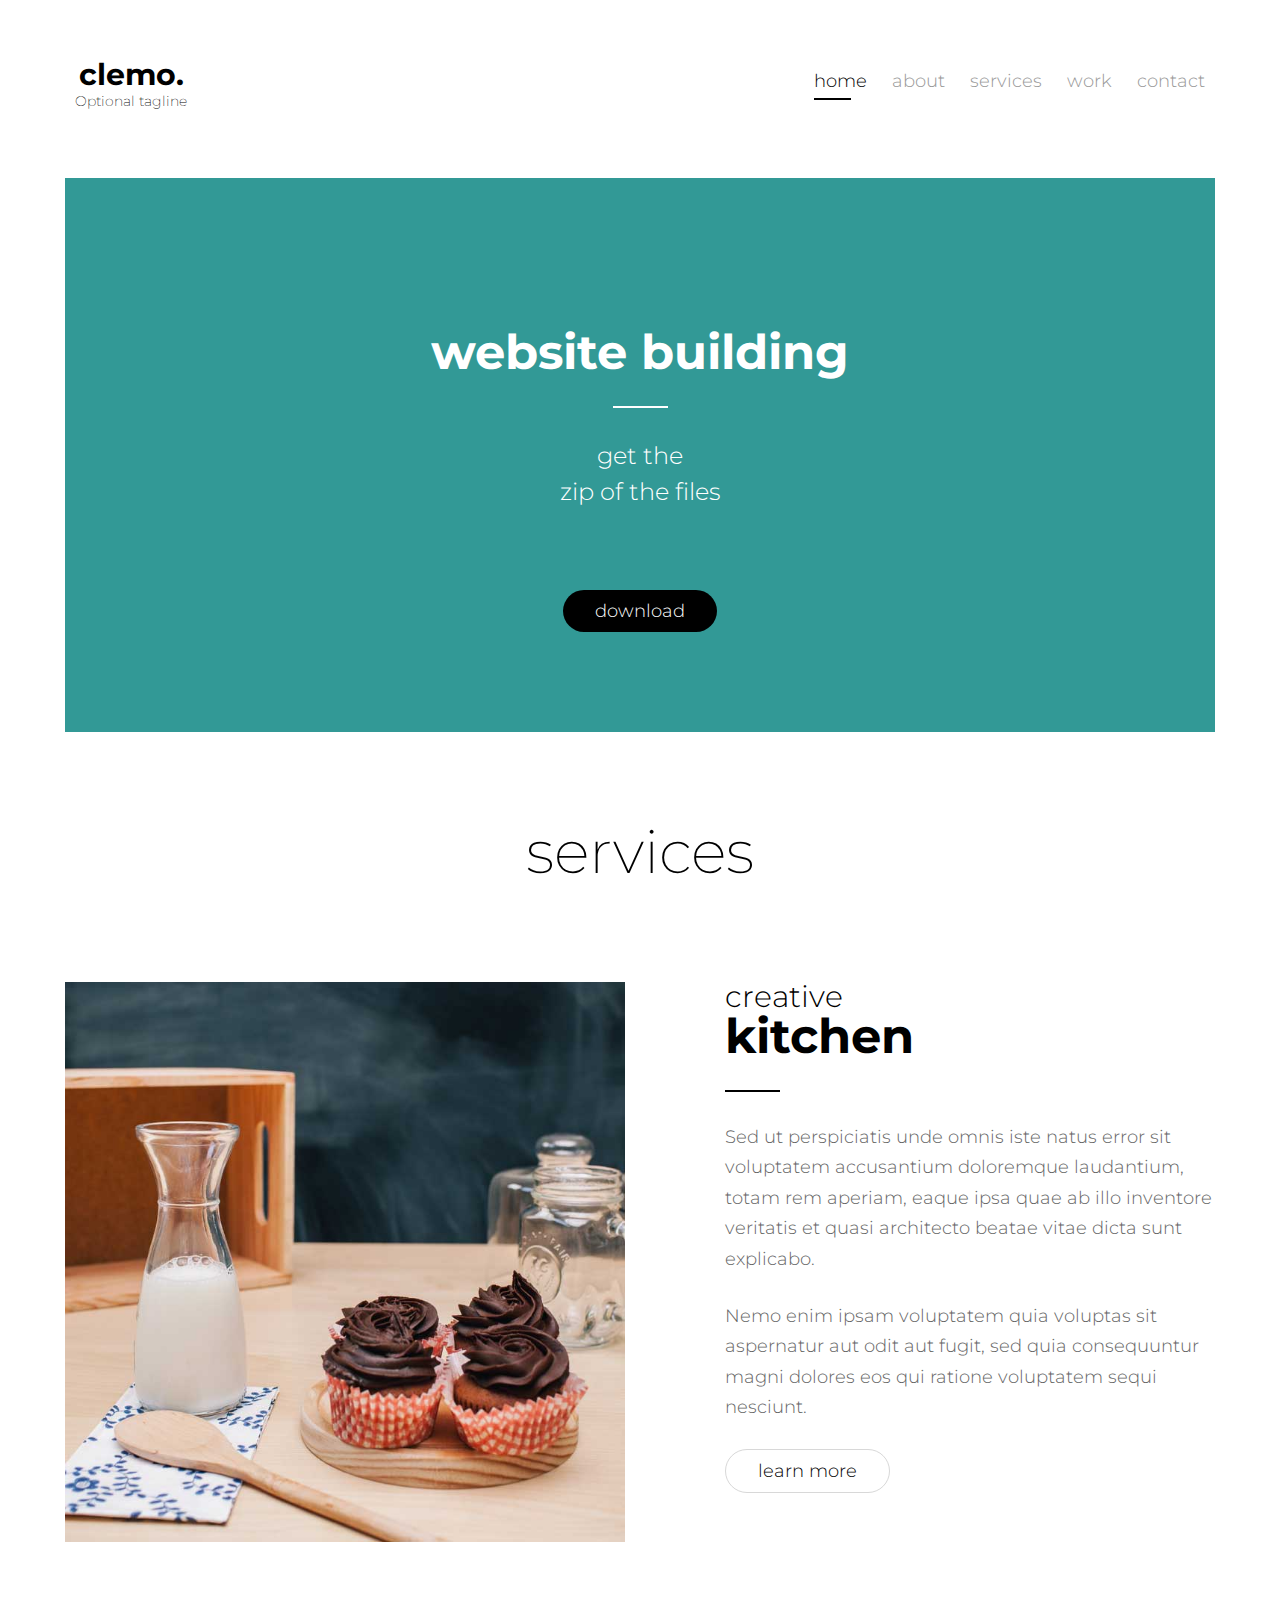
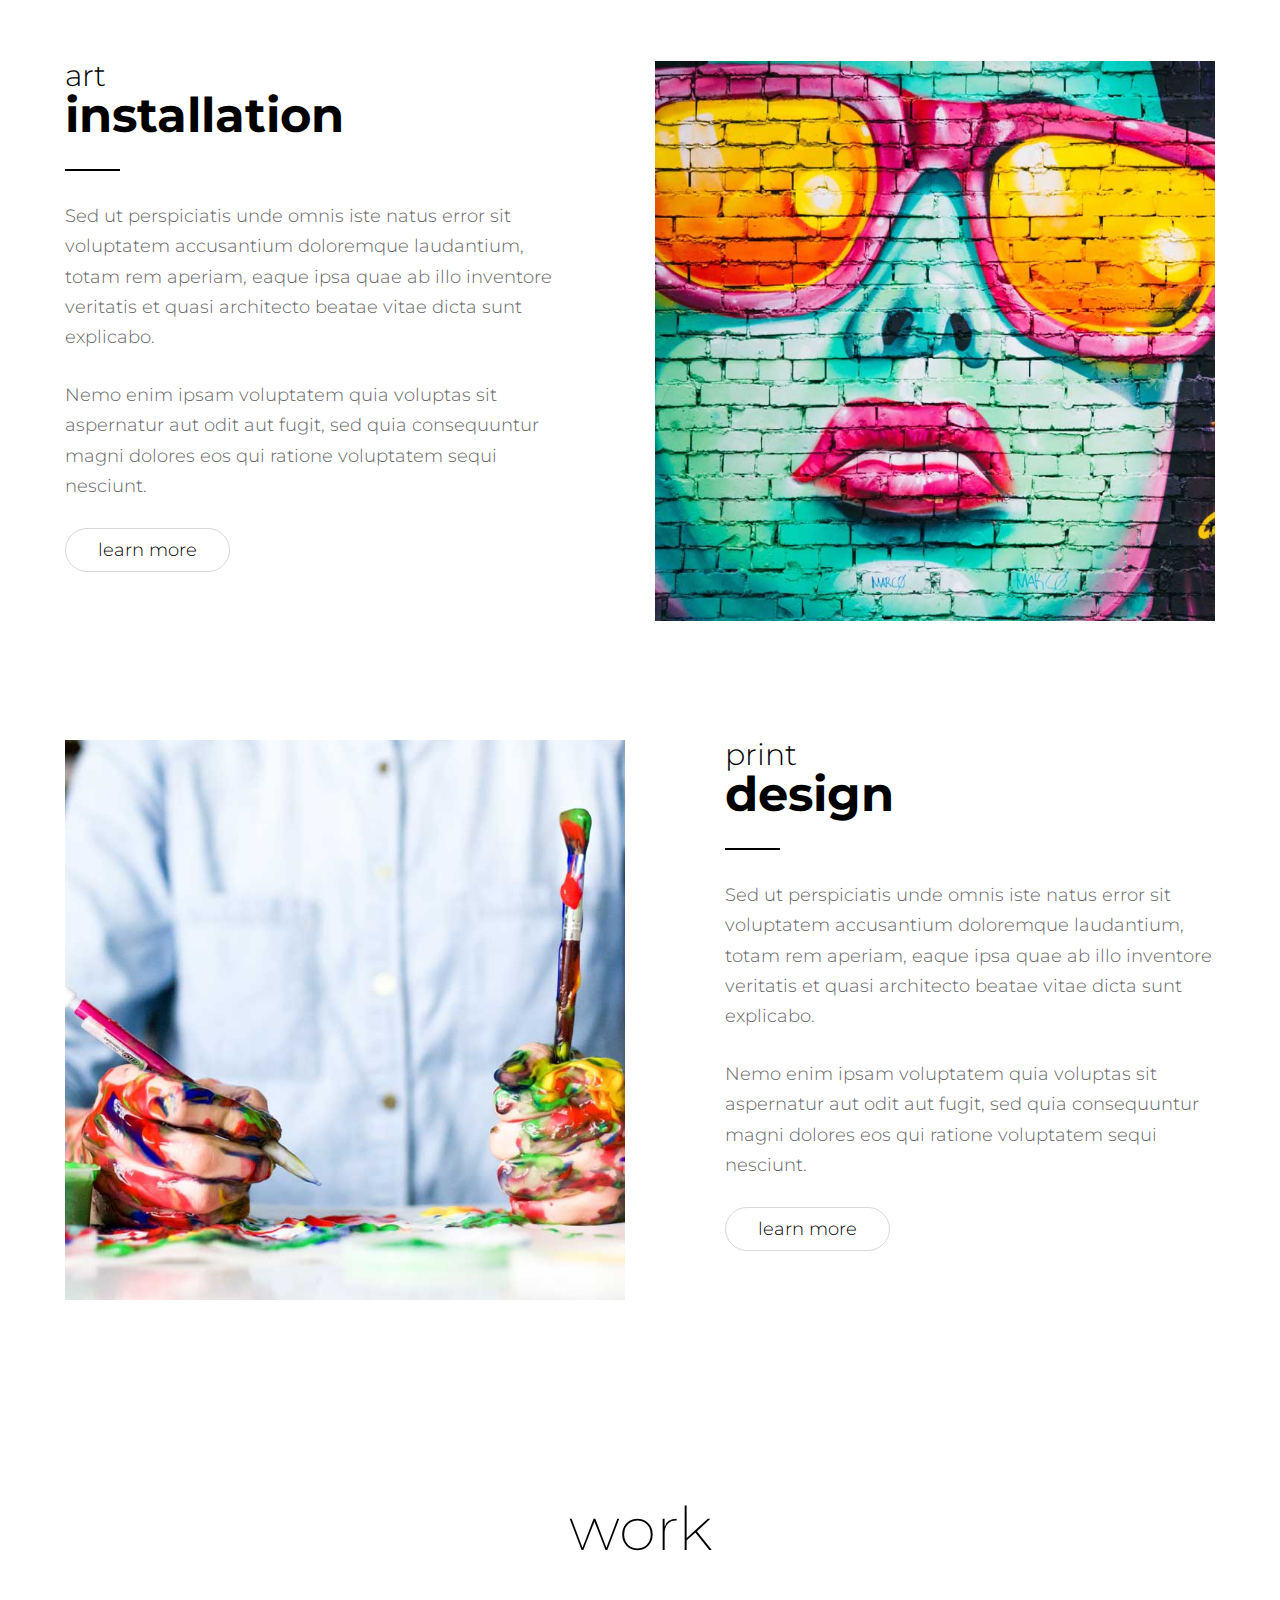
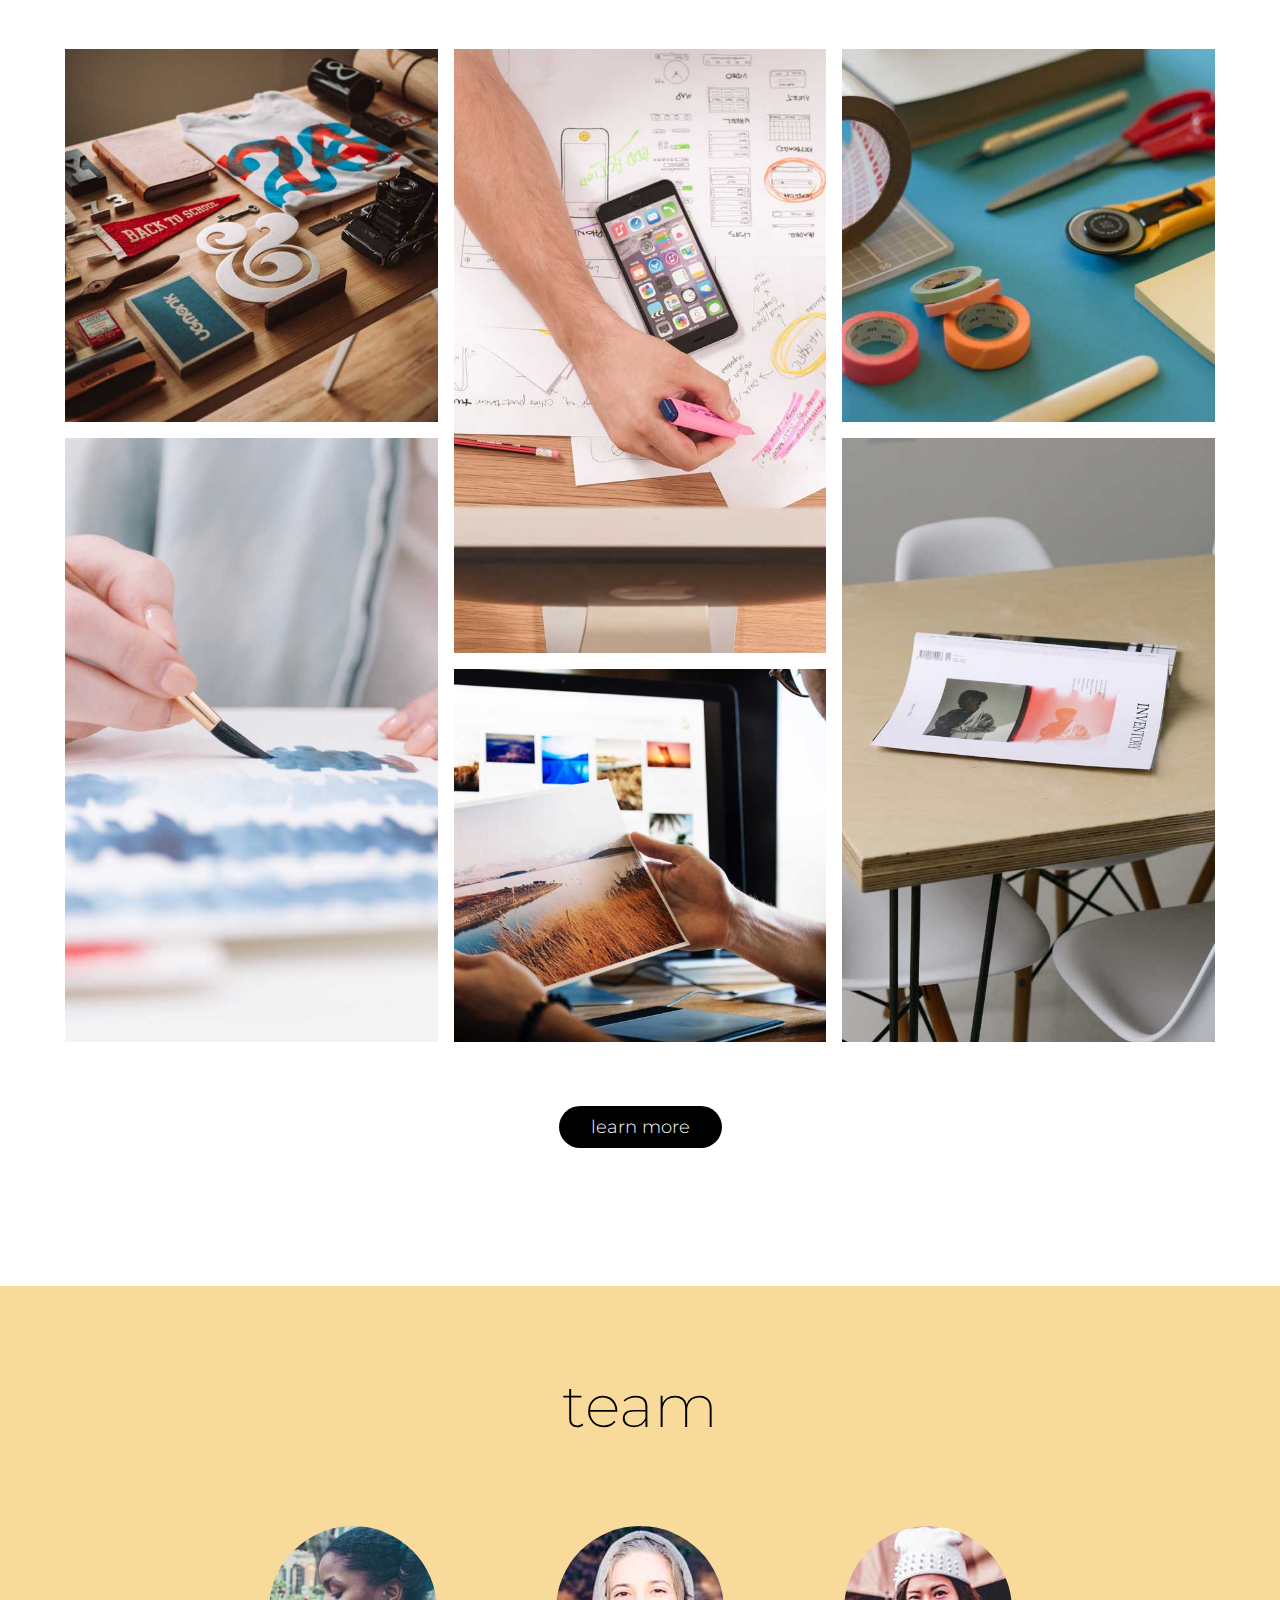
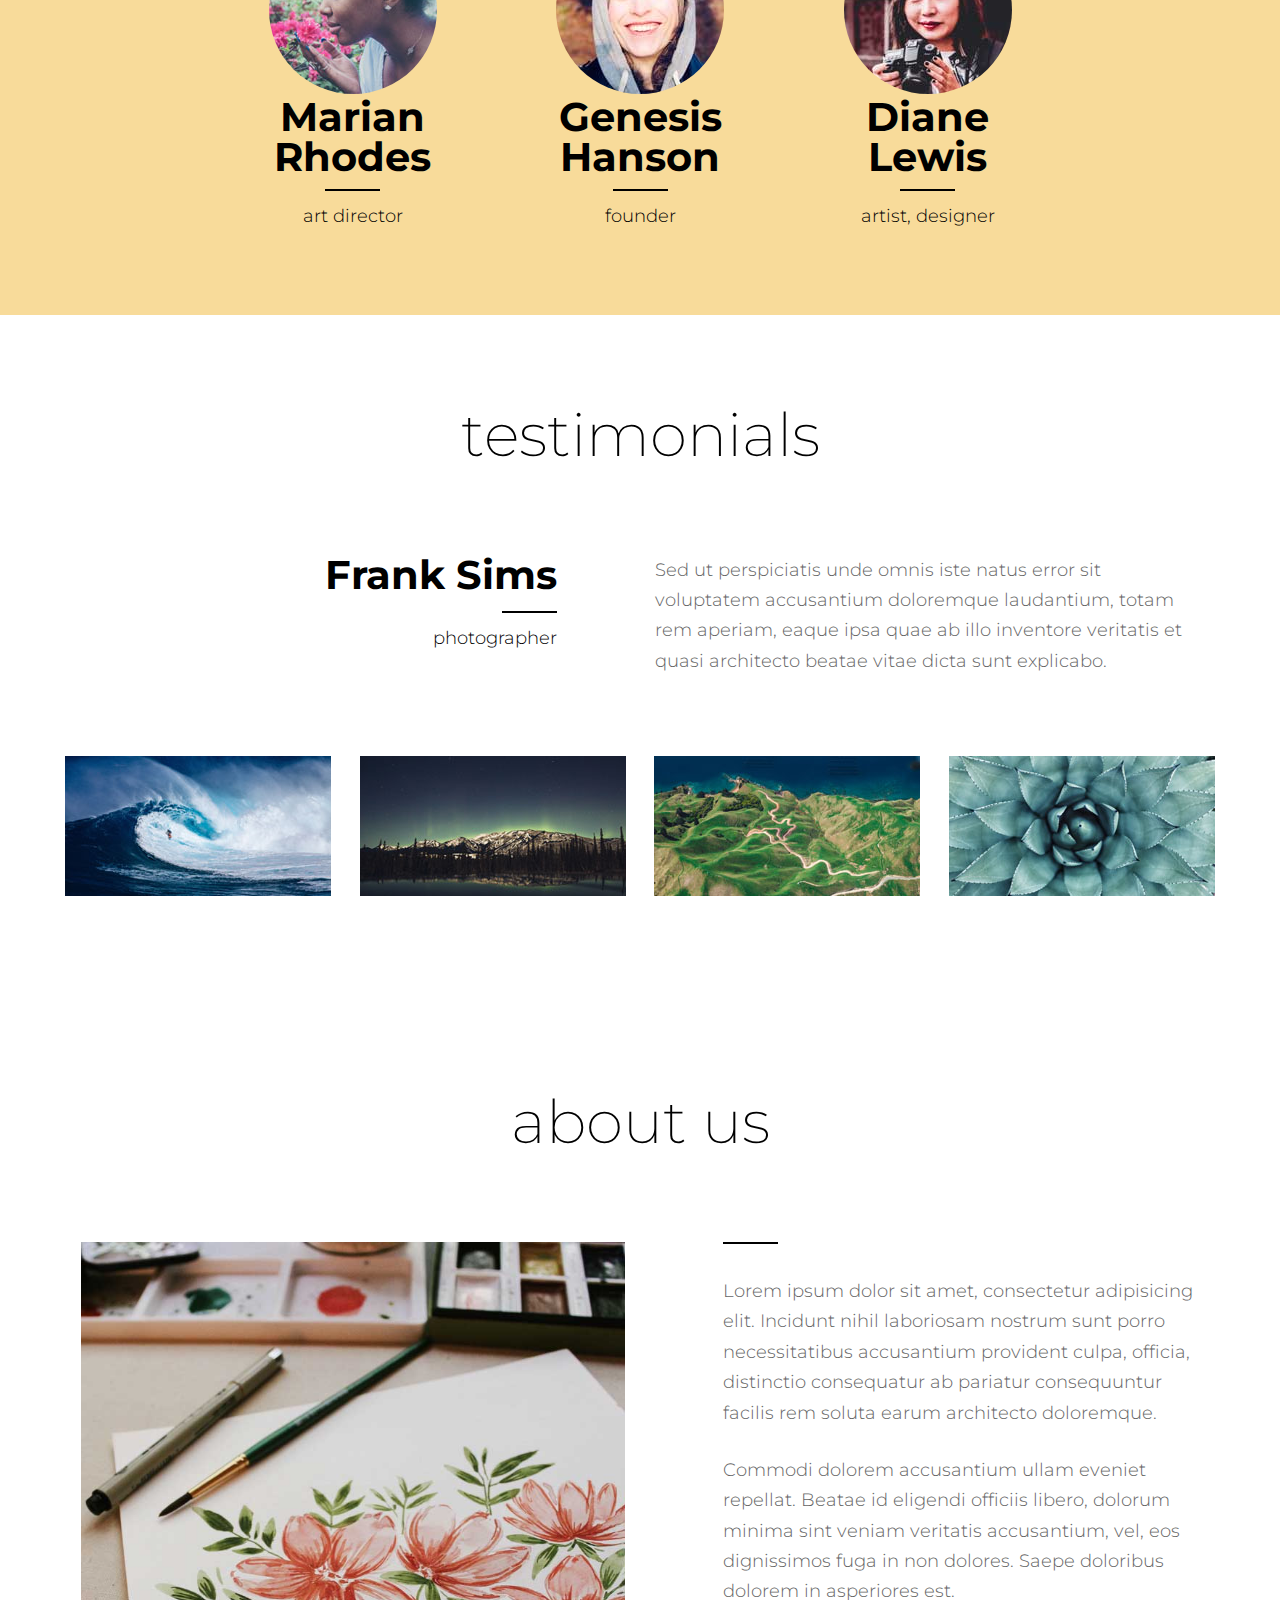
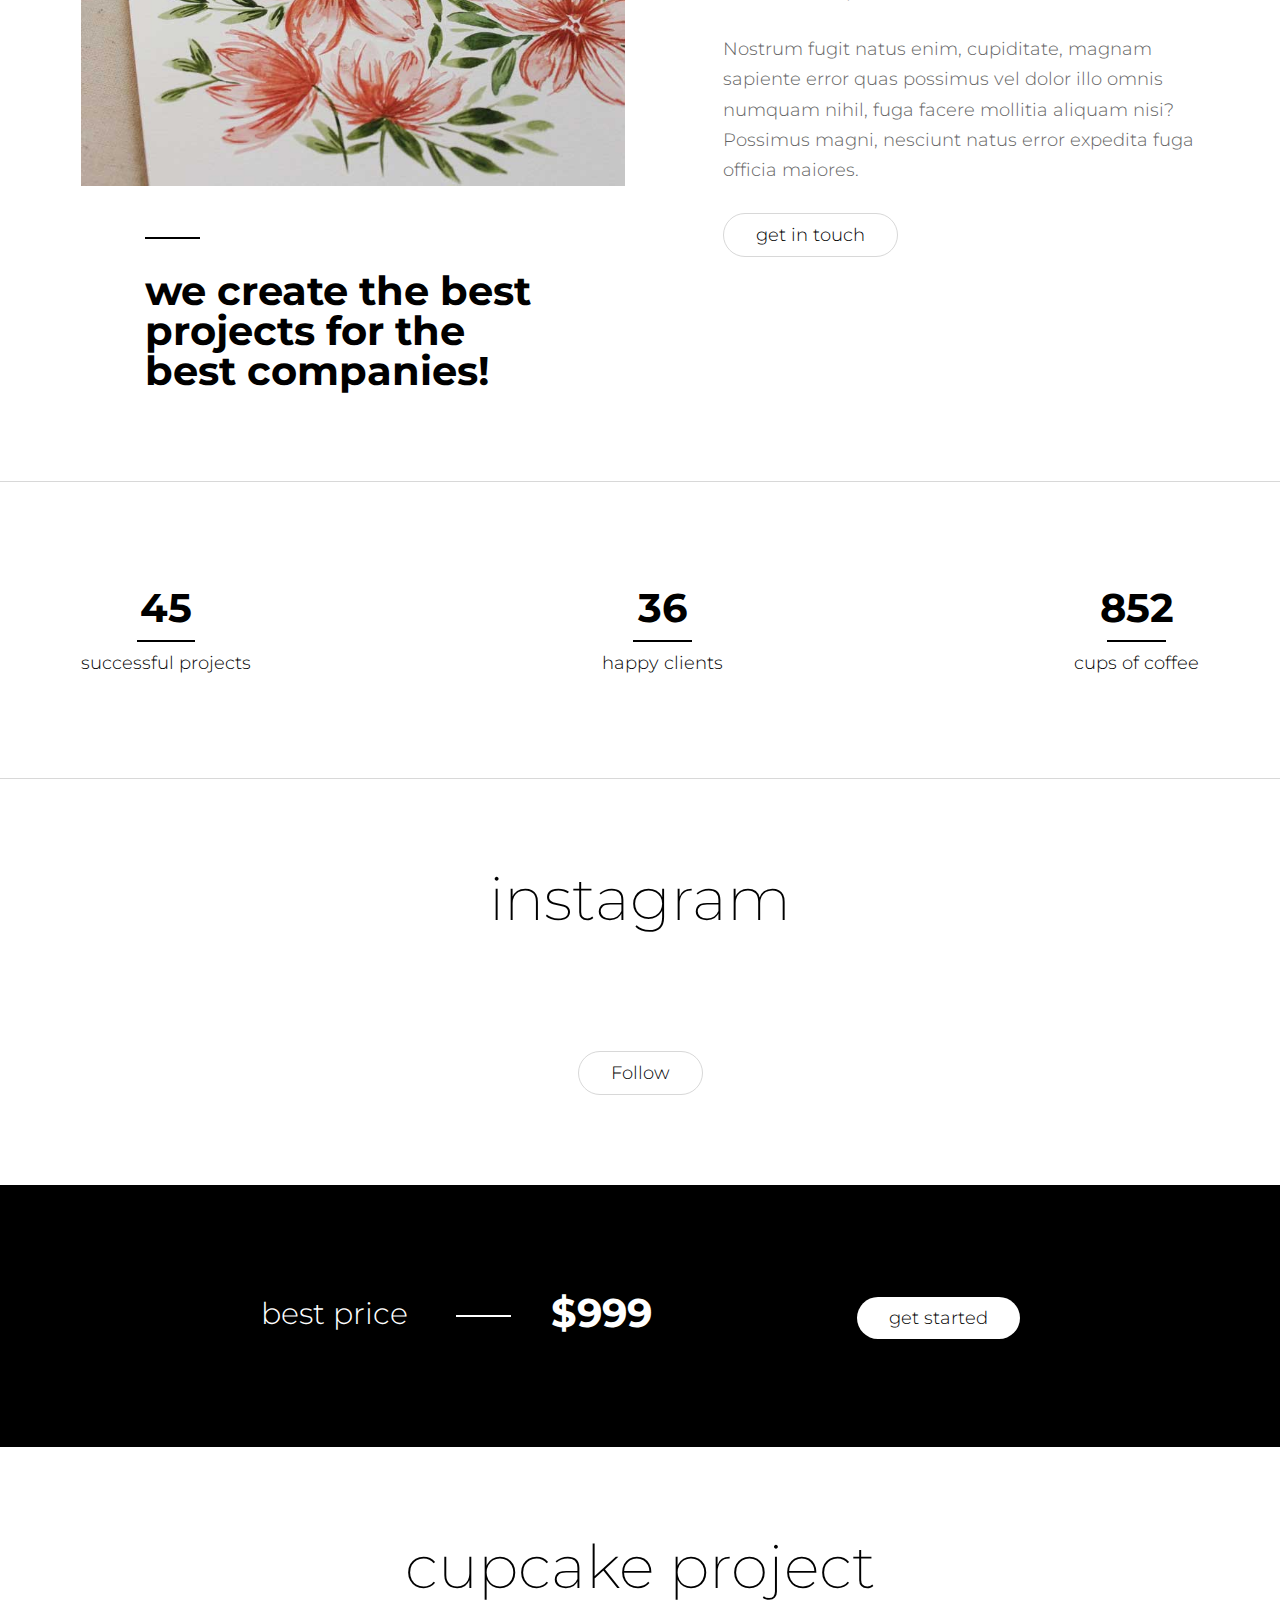
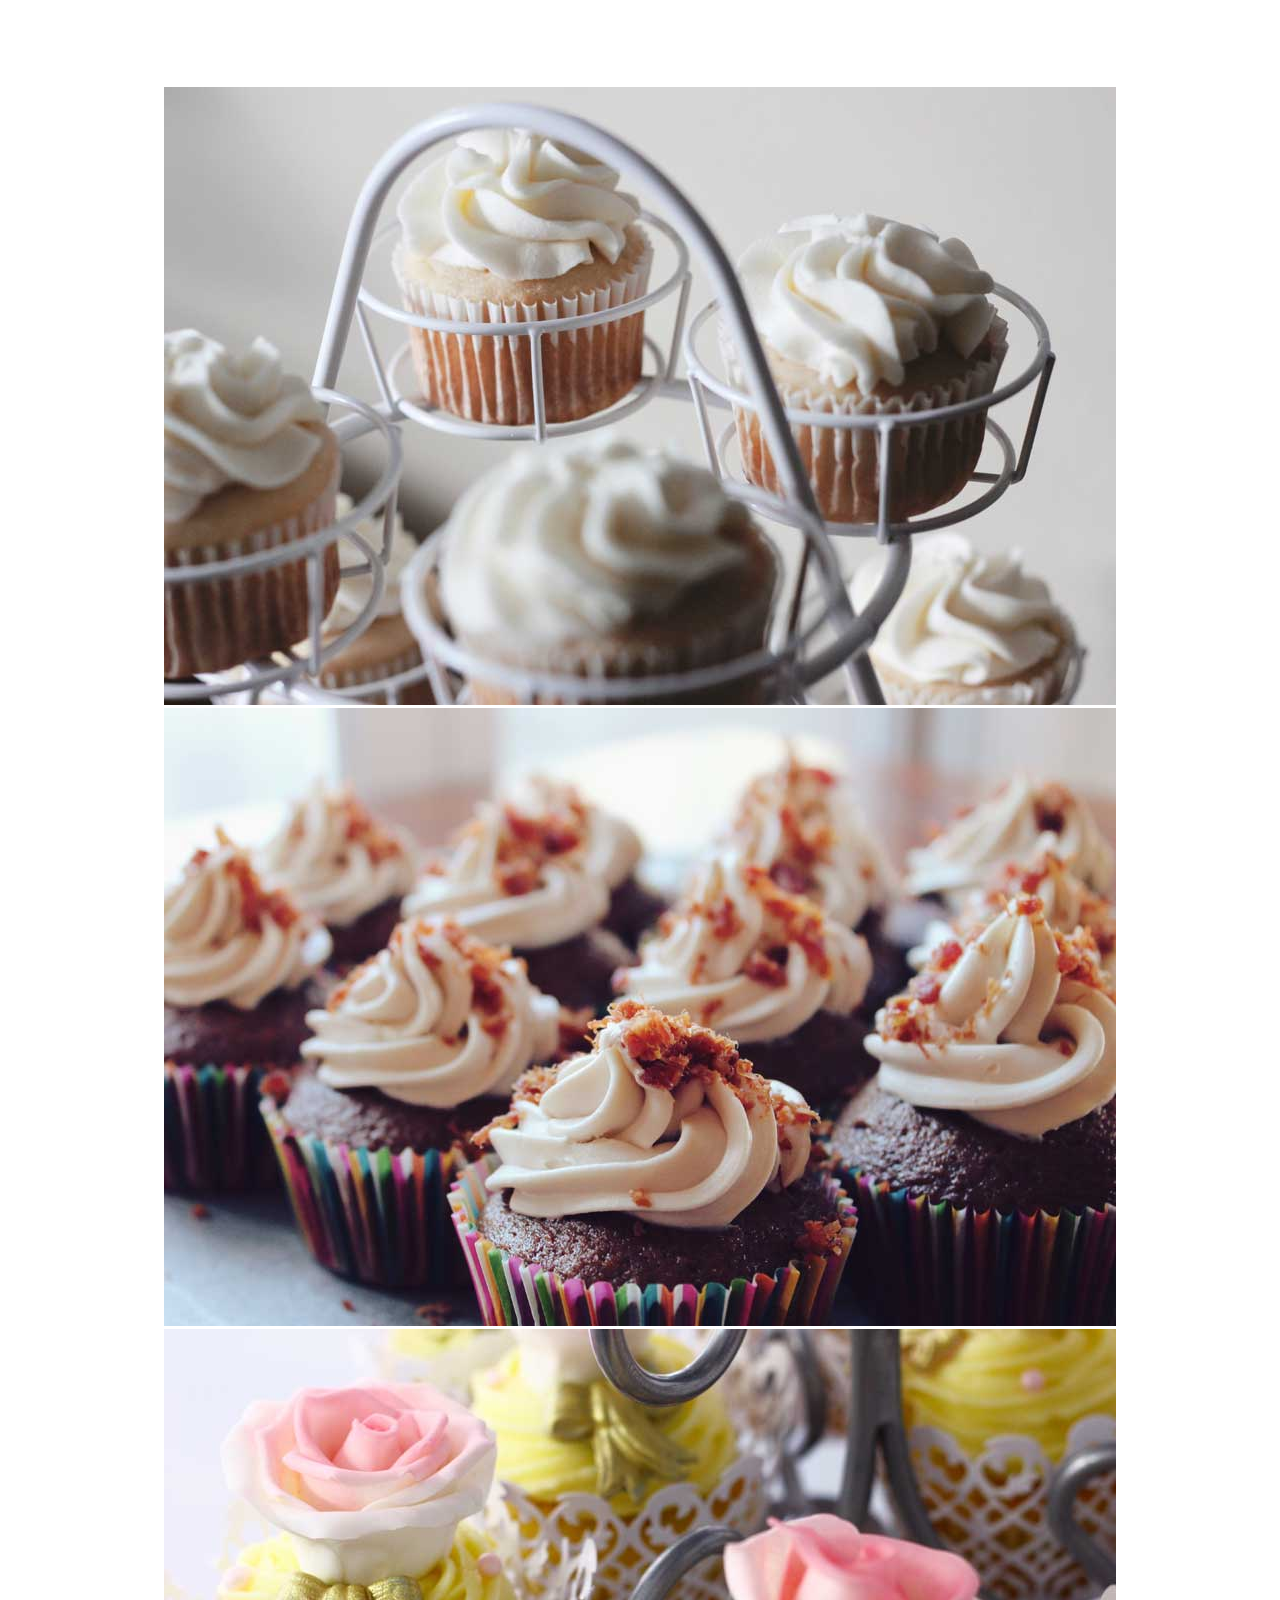
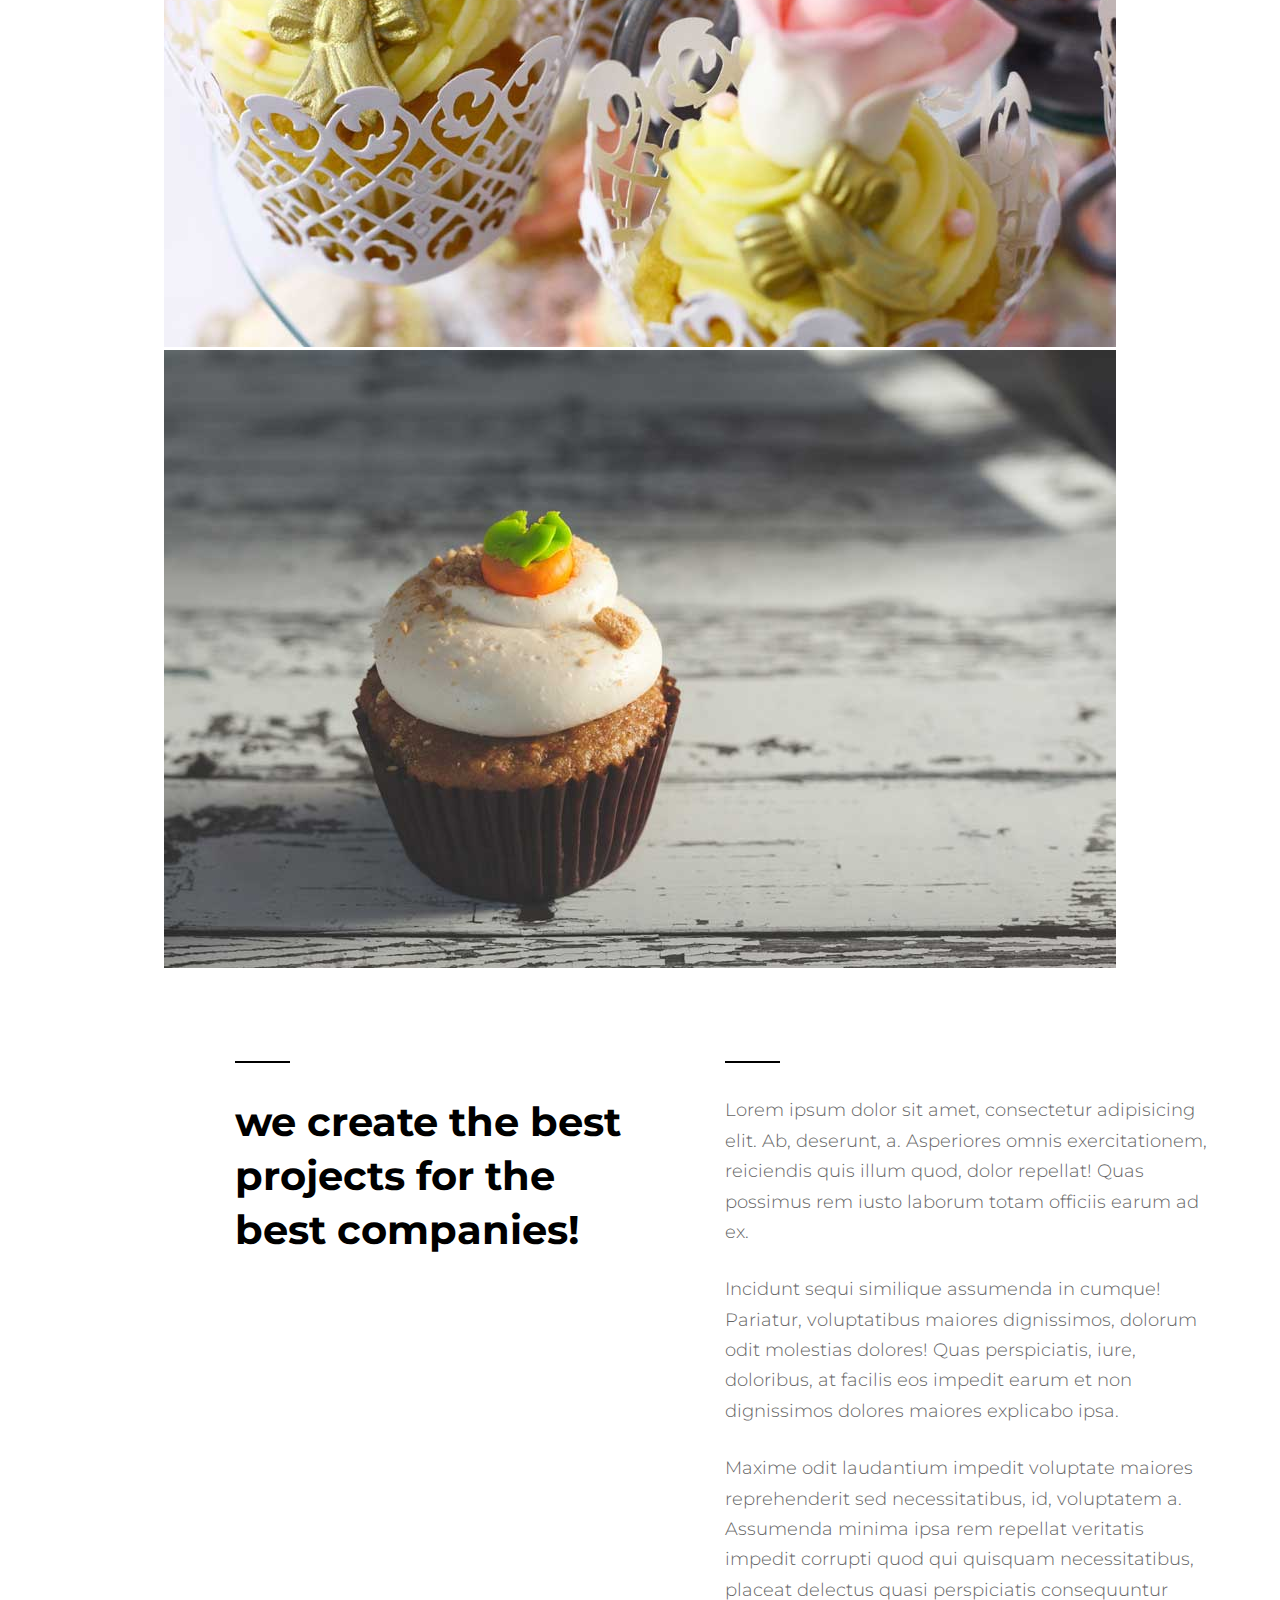
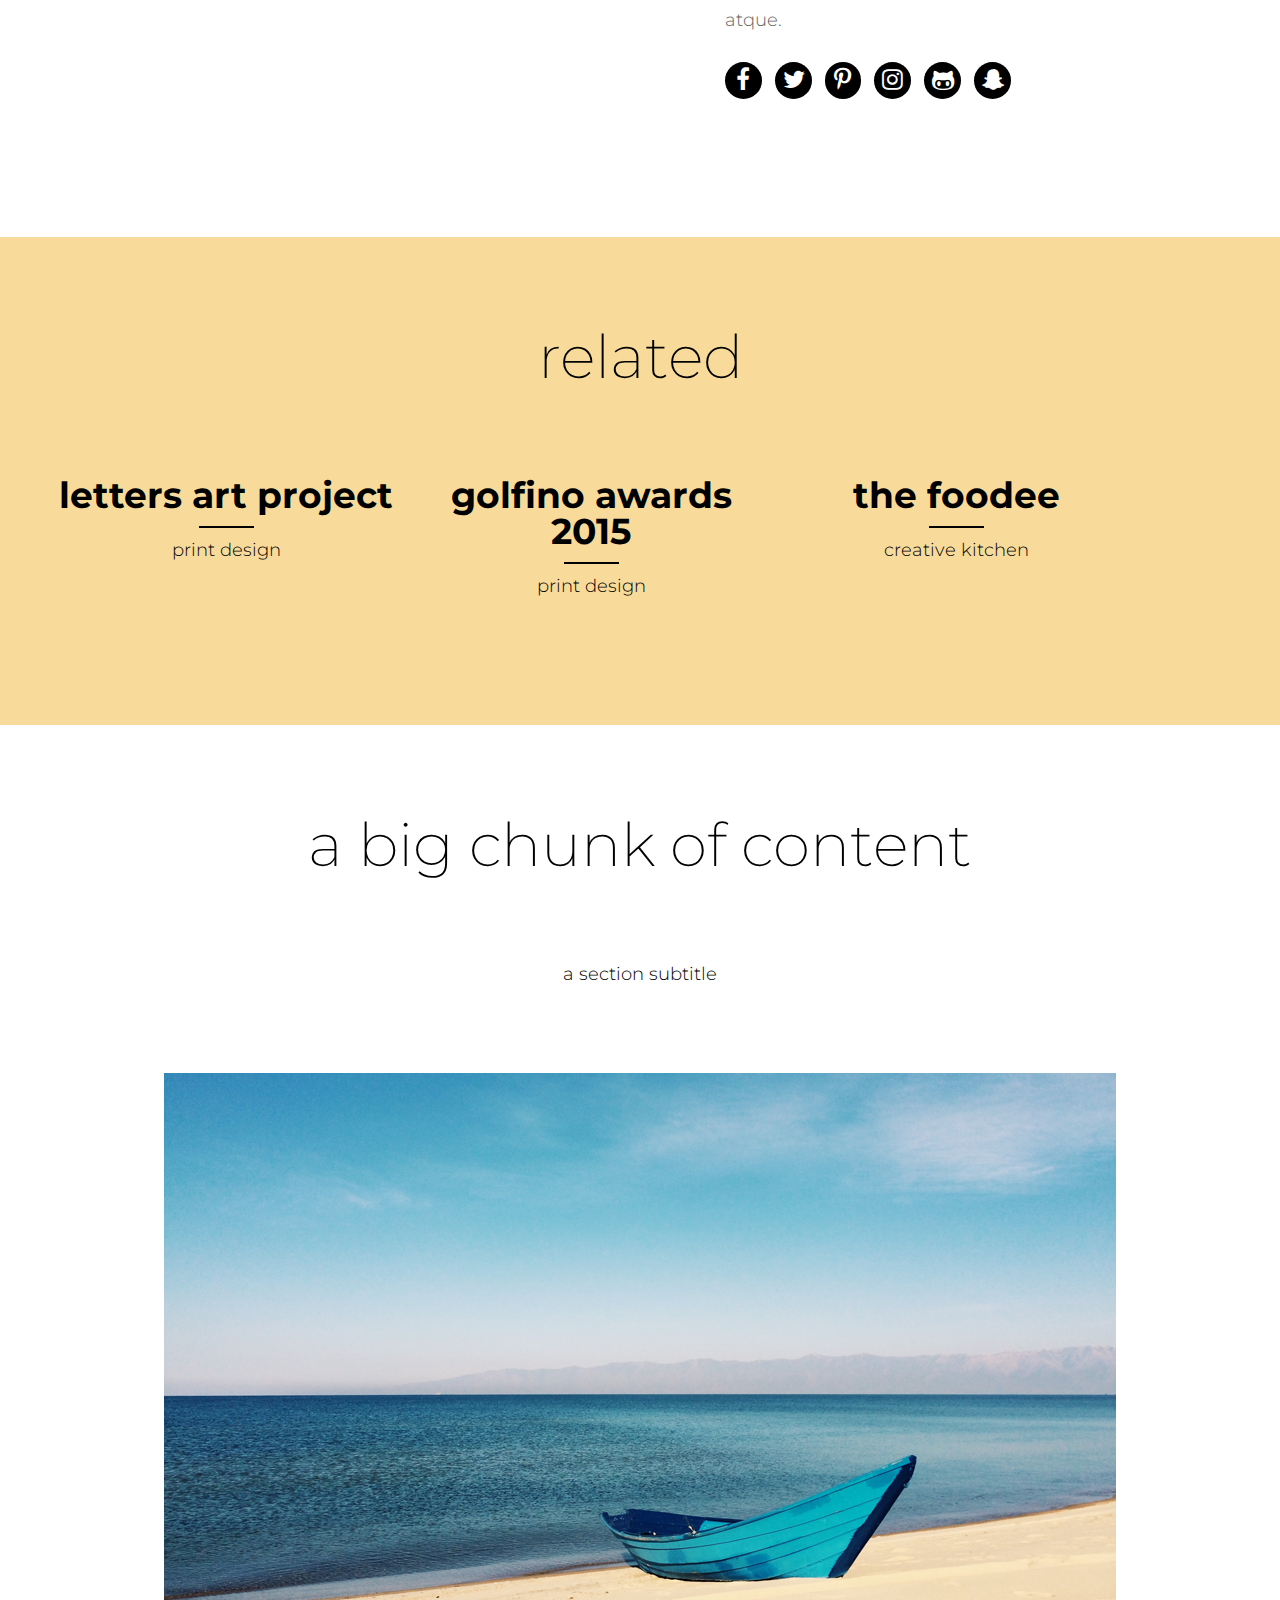
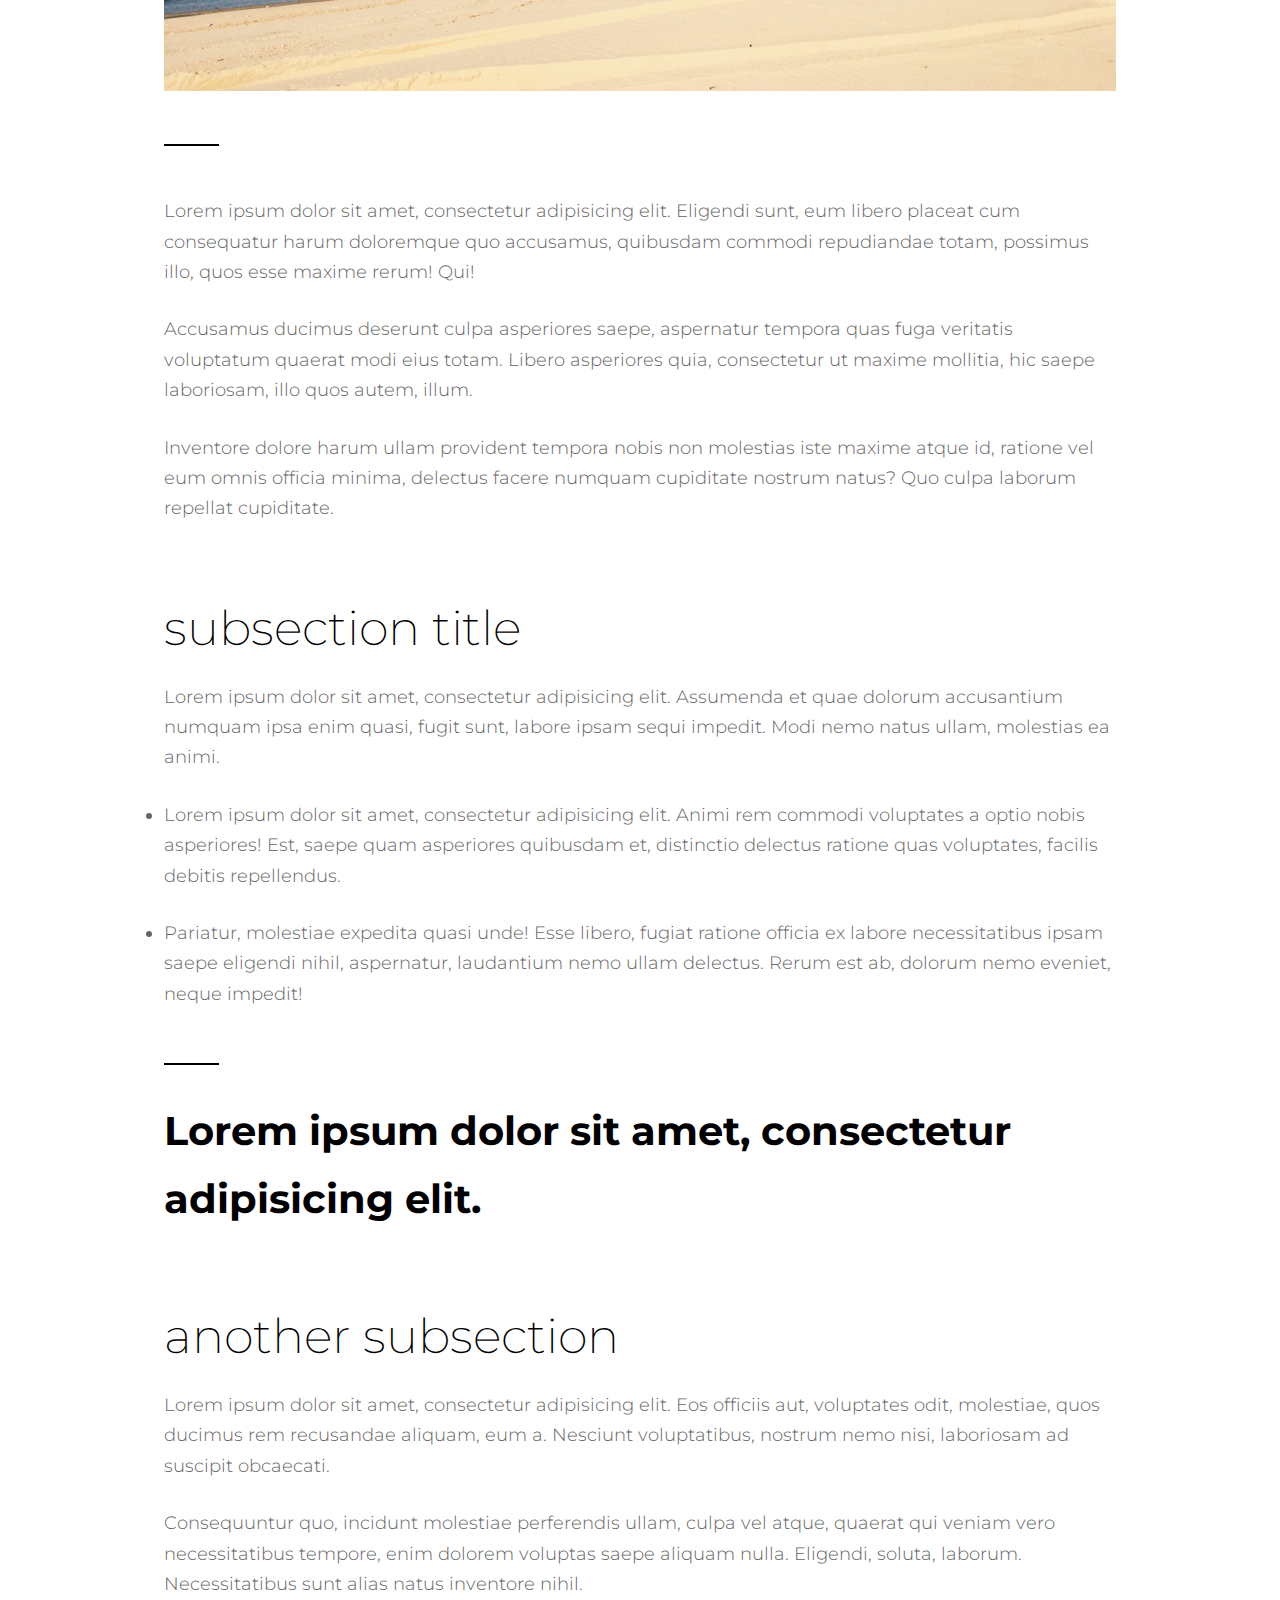
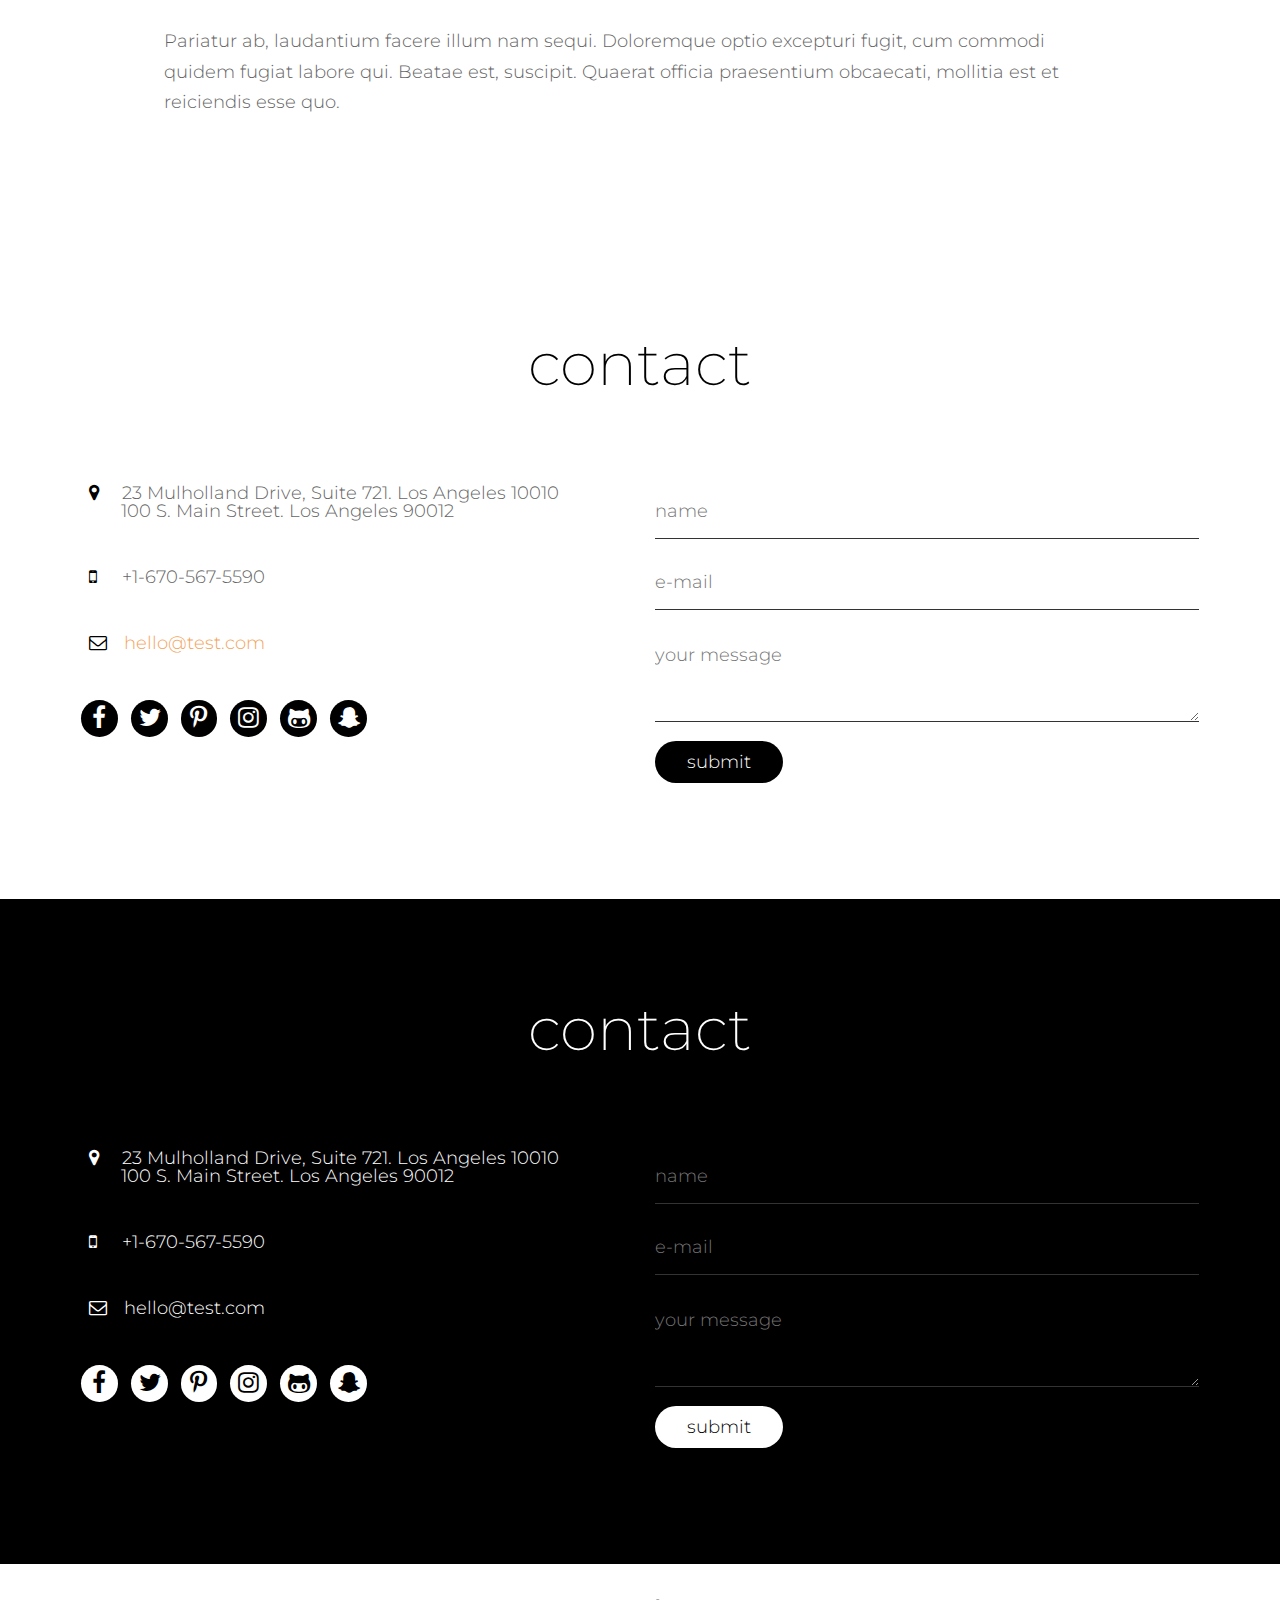
==== index.html @ 2b3133f7 "first commit" ====
<!DOCTYPE html>
<!DOCTYPE html>
<html>
<head>
	<!-- Update the title to your name or the name of your business -->
	<title>Clemo.</title>
	<meta charset="UTF-8">
	<!-- Make the site responsive-friendly -->
	<meta name="viewport" content="width=device-width, initial-scale=1">

	<!-- Include Font Awesome for icons -->
	<link rel="stylesheet" href="https://maxcdn.bootstrapcdn.com/font-awesome/4.6.3/css/font-awesome.min.css">

	<!-- Include Montserrat font from Google Fonts -->
	<link href="https://fonts.googleapis.com/css?family=Montserrat:200,300,400,700" rel="stylesheet">

	<!-- Include the stylesheet for Slick Slider -->
	<link rel="stylesheet" href="slick/slick.css">

	<!-- Include the stylesheet for the site's CSS -->
	<link rel="stylesheet" href="styles/style.css">
</head>
<body>

<!-- Container for the page - can be optionally used for styling -->
<div id="page" class="site">


	<!-- The logo and navigation that appears on all pages -->
	<header class="site-header">
		<div class="site-header-main">
			<div class="site-branding">
				<h1 class="site-title">clemo.</h1>
				<p class="site-description">Optional tagline</p>
			</div>
			<nav class="site-navigation">
				<ul>
					<!-- Optional: Add a class of current-item to a navigation link to indicate which page you're currently viewing -->
					<!-- Use # links to create a single-page site -->
					<!-- Or create multiple pages and link to them separately here -->
					<li><a href="#" class="current-item">home</a></li>
					<li><a href="#about">about</a></li>
					<li><a href="#services">services</a></li>
					<li><a href="#work">work</a></li>
					<li><a href="#contact">contact</a></li>
				</ul>
			</nav>
		</div>
	</header>


	<!-- Main container holds all the content between the header and footer - can be optionally used for styling -->
	<main class="site-content">


		<!-- Hero Section - large banner or slideshow -->
		<ul class="hero">
			<!-- Add a class to the hero-slide for different colors, style-1 through style-5 -->
			<!-- Or write your own class to style the slide with a background image or different color -->
			<!-- With only one hero-slide, this section is a big banner -->
			<!-- Add more than one hero-slide to create an animated slider -->
			<!-- TODO: ADD SLIDER CODE -->
			<li class="hero-slide style-5">
				<h2>website building</h2>
				<p>get the<br/>zip of the files</p>
				<div class="cta"><a href="project.zip" download class="button dark">download</a></div>
			</li>
		</ul>


		<!-- Services section - alternating left/right sections with photos -->
		<!-- Images for this section should be 750px wide - any height -->
		<div class="services section" id="services">
			<h2 class="section-title">services</h2>
			<div class="item">
				<figure>
					<img src="images/service1.jpg">
				</figure>
				<div class="description">
					<!-- The portion of the header wrapped in a span will appear on its own line in a lightweight font - the rest of the header will be bold -->
					<h3><span>creative</span> kitchen</h3>
					<p>Sed ut perspiciatis unde omnis iste natus error sit voluptatem accusantium doloremque laudantium, totam rem aperiam, eaque ipsa quae ab illo inventore veritatis et quasi architecto beatae vitae dicta sunt explicabo.</p>
					<p>Nemo enim ipsam voluptatem quia voluptas sit aspernatur aut odit aut fugit, sed quia consequuntur magni dolores eos qui ratione voluptatem sequi nesciunt.</p>
					<p><a href="#" class="button pale">learn more</a></p>
				</div>
			</div>

			<div class="item">
				<figure>
					<img src="images/service2.jpg">
				</figure>
				<div class="description">
					<h3><span>art</span> installation</h3>
					<p>Sed ut perspiciatis unde omnis iste natus error sit voluptatem accusantium doloremque laudantium, totam rem aperiam, eaque ipsa quae ab illo inventore veritatis et quasi architecto beatae vitae dicta sunt explicabo.</p>
					<p>Nemo enim ipsam voluptatem quia voluptas sit aspernatur aut odit aut fugit, sed quia consequuntur magni dolores eos qui ratione voluptatem sequi nesciunt.</p>
					<p><a href="#" class="button pale">learn more</a></p>
				</div>
			</div>

			<div class="item">
				<figure>
					<img src="images/service3.jpg" alt="">
				</figure>
				<div class="description">
					<h3><span>print</span> design</h3>
					<p>Sed ut perspiciatis unde omnis iste natus error sit voluptatem accusantium doloremque laudantium, totam rem aperiam, eaque ipsa quae ab illo inventore veritatis et quasi architecto beatae vitae dicta sunt explicabo.</p>
					<p>Nemo enim ipsam voluptatem quia voluptas sit aspernatur aut odit aut fugit, sed quia consequuntur magni dolores eos qui ratione voluptatem sequi nesciunt.</p>
					<p><a href="#" class="button pale">learn more</a></p>
				</div>
			</div>
		</div>


		<!-- Works section - a masonry-style layout of images with more information on hover -->
		<!-- Images for this section should be 580px wide - any height -->
		<div class="work section" id="work">
			<h2 class="section-title">work</h2>
			<ul class="works">
				<!-- To link the work to another page, just wrap all the li content in a link -->
				<li>
					<a href="#">
						<img src="images/work1.jpg" alt="">
						<div class="description">
							<h3>awesome project</h3>
							<p>print design</p>
						</div>
					</a>
				</li>
				<li>
					<img src="images/work2.jpg" alt="">
					<div class="description">
						<h3>market signage</h3>
						<p>art installation</p>
					</div>
				</li>
				<li>
					<img src="images/work4.jpg" alt="">
					<div class="description">
						<h3>recipe app</h3>
						<p>mobile ux</p>
					</div>
				</li>
				<li>
					<img src="images/work3.jpg" alt="">
					<div class="description">
						<h3>landscapes</h3>
						<p>photography</p>
					</div>
				</li>
				<li>
					<img src="images/work5.jpg" alt="">
					<div class="description">
						<h3>catalog</h3>
						<p>print design</p>
					</div>
				</li>
				<li>
					<img src="images/work6.jpg" alt="">
					<div class="description">
						<h3>book layout</h3>
						<p>print design</p>
					</div>
				</li>
			</ul>
			<p class="cta"><a href="#" class="button dark">learn more</a></p>
		</div>


		<!-- Team section - for highlighting profiles of your team members -->
		<!-- With three or fewer bios, this is a static section. Add more to create a carousel -->
		<!-- Images for this section should be 168px square -->
		<div class="team section">
			<h2 class="section-title">team</h2>
			<div class="team-carousel">
				<ul class="team-members">
					<!-- To link to another page with more info, just wrap all the li content in a link -->
					<li>
						<a href="#">
							<img src="images/team1.jpg" alt="">
							<h3>Marian Rhodes</h3>
							<p>art director</p>
						</a>
					</li>
					<li>
						<img src="images/team2.jpg" alt="">
						<h3>Genesis Hanson</h3>
						<p>founder</p>
					</li>
					<li>
						<img src="images/team3.jpg" alt="">
						<h3>Diane Lewis</h3>
						<p>artist, designer</p>
					</li>
				</ul>
			</div>
		</div>


		<!-- Testimonials section - for display testimonials from clients along with some info about the project -->
		<!-- With only one testimonial, this section is a simple display -->
		<!-- Add more testimonials to create a slider/carousel of testimonials -->
		<div class="testimonials section">
			<h2 class="section-title">testimonials</h2>
			<ul class="testimonial-list">
				<li class="testimonial">
					<div class="testimonial-details">
						<div class="client-info">
							<h3>Frank Sims</h3>
							<p>photographer</p>
						</div>
						<div class="quote">
							<p>Sed ut perspiciatis unde omnis iste natus error sit voluptatem accusantium doloremque laudantium, totam rem aperiam, eaque ipsa quae ab illo inventore veritatis et quasi architecto beatae vitae dicta sunt explicabo.</p>
						</div>
					</div>
					<!-- Images for the portfolio should be about 300px wide - any height -->
					<ul class="portfolio">
						<li><img src="images/client1.jpg" alt=""></li>
						<li><img src="images/client2.jpg" alt=""></li>
						<li><img src="images/client3.jjpg.jpeg" alt=""></li>
						<li><img src="images/client4.jpg" alt=""></li>
					</ul>
				</li>
			</ul>
		</div>


		<!-- Page content section - basic page content layout -->
		<div class="page section" id="about">
			<h1 class="page-title">about us</h1>
			<div class="page-content">
				<!-- Graphic -->
				<div class="graphic">
					<!-- The graphic for this column should be 750px wide -->
					<figure>
						<img src="images/page1.jpg" alt="">
						<figcaption>
							we create the best projects for the best companies!
						</figcaption>
					</figure>
				</div>
				<!-- Text content -->
				<div class="text text-content">
					<p>Lorem ipsum dolor sit amet, consectetur adipisicing elit. Incidunt nihil laboriosam nostrum sunt porro necessitatibus accusantium provident culpa, officia, distinctio consequatur ab pariatur consequuntur facilis rem soluta earum architecto doloremque.</p>
					<p>Commodi dolorem accusantium ullam eveniet repellat. Beatae id eligendi officiis libero, dolorum minima sint veniam veritatis accusantium, vel, eos dignissimos fuga in non dolores. Saepe doloribus dolorem in asperiores est.</p>
					<p>Nostrum fugit natus enim, cupiditate, magnam sapiente error quas possimus vel dolor illo omnis numquam nihil, fuga facere mollitia aliquam nisi? Possimus magni, nesciunt natus error expedita fuga officia maiores.</p>
					<div class="cta">
						<a href="" class="button pale">get in touch</a>
					</div>
				</div>
			</div>
		</div>


		<!-- Stats section - present a collection of fun stats -->
		<div class="stats section">
			<ul class="stats-listing">
				<li><span class="count">45</span> successful projects</li>
				<li><span class="count">36</span> happy clients</li>
				<li><span class="count">852</span> cups of coffee</li>
			</ul>
		</div>


		<!-- Instagram Feed - display the most recent 5 images from your Instagram feed-->
		<!-- For help getting this set up, please go to connectgram.purplepen.com -->
		<div class="insta section">
			<h2 class="section-title">instagram</h2>
			<div id="instafeed"></div>
			<div class="insta-follow">
				<a href="http://instagram.com/username" class="button pale">Follow</a>
			</div>
		</div>


		<!-- Callout - bring attention to a special offer -->
		<div class="callout section">
			<div class="offer">
				best price
				<span class="price">$999</span>
			</div>
			<a href="#" class="button light">get started</a>
		</div>


		<!-- Project - highlight an individual work/project -->
		<!-- Images for the slideshow should be 952 x 618 -->
		<div class="project section">
			<h2 class="section-title">cupcake project</h2>
			<div class="project-wrap">
				<ul class="project-slideshow">
					<li>
						<img src="images/project1.jpg" alt="">
					</li>
					<li>
						<img src="images/project2.jpg" alt="">
					</li>
					<li>
						<img src="images/project3.jpg" alt="">
					</li>
					<li>
						<img src="images/project4.jpg" alt="">
					</li>
				</ul>
			</div>
			<div class="project-info">
				<div class="project-highlight">
					<blockquote>
						<p>we create the best projects for the best companies!</p>
					</blockquote>
				</div>
				<div class="project-details">
					<div class="text-content">
						<p>Lorem ipsum dolor sit amet, consectetur adipisicing elit. Ab, deserunt, a. Asperiores omnis exercitationem, reiciendis quis illum quod, dolor repellat! Quas possimus rem iusto laborum totam officiis earum ad ex.</p>
						<p>Incidunt sequi similique assumenda in cumque! Pariatur, voluptatibus maiores dignissimos, dolorum odit molestias dolores! Quas perspiciatis, iure, doloribus, at facilis eos impedit earum et non dignissimos dolores maiores explicabo ipsa.</p>
						<p>Maxime odit laudantium impedit voluptate maiores reprehenderit sed necessitatibus, id, voluptatem a. Assumenda minima ipsa rem repellat veritatis impedit corrupti quod qui quisquam necessitatibus, placeat delectus quasi perspiciatis consequuntur atque.</p>
					</div>
					<ul class="social-media">
						<li><a href="#"><i class="fa fa-facebook fa-lg" aria-hidden="true"></i></a></li>
						<li><a href="#"><i class="fa fa-twitter fa-lg" aria-hidden="true"></i></a></li>
						<li><a href="#"><i class="fa fa-pinterest-p fa-lg" aria-hidden="true"></i></a></li>
						<li><a href="#"><i class="fa fa-instagram fa-lg" aria-hidden="true"></i></a></li>
						<li><a href="#"><i class="fa fa-github-alt fa-lg" aria-hidden="true"></i></a></li>
						<li><a href="#"><i class="fa fa-snapchat-ghost fa-lg" aria-hidden="true"></i></a></li>
					</ul>
				</div>
			</div>
		</div>


		<!-- Related items section -->
		<!-- If you want to link to something else, just wrap the items in a link -->
		<div class="section related">
			<h2 class="section-title">related</h2>
			<ul class="related-items">
				<li>
					<a href="#">
						<h3>letters art project</h3>
						<p>print design</p>
					</a>
				</li>
				<li>
					<h3>golfino awards 2015</h3>
					<p>print design</p>
				</li>
				<li>
					<h3>the foodee</h3>
					<p>creative kitchen</p>
				</li>
			</ul>
		</div>


		<!-- Full width content -->
		<!-- A featured image should be 952 x 618 -->
		<div class="section full-width">
			<h2 class="section-title">a big chunk of content</h2>
			<h3 class="section-subtitle">a section subtitle</h3>
			<div class="featured-image">
				<img src="images/content1.png" alt="">
			</div>
			<div class="text-content full-width-content">
				<p>Lorem ipsum dolor sit amet, consectetur adipisicing elit. Eligendi sunt, eum libero placeat cum consequatur harum doloremque quo accusamus, quibusdam commodi repudiandae totam, possimus illo, quos esse maxime rerum! Qui!</p>
				<p>Accusamus ducimus deserunt culpa asperiores saepe, aspernatur tempora quas fuga veritatis voluptatum quaerat modi eius totam. Libero asperiores quia, consectetur ut maxime mollitia, hic saepe laboriosam, illo quos autem, illum.</p>
				<p>Inventore dolore harum ullam provident tempora nobis non molestias iste maxime atque id, ratione vel eum omnis officia minima, delectus facere numquam cupiditate nostrum natus? Quo culpa laborum repellat cupiditate.</p>
				<h3>subsection title</h3>
				<p>Lorem ipsum dolor sit amet, consectetur adipisicing elit. Assumenda et quae dolorum accusantium numquam ipsa enim quasi, fugit sunt, labore ipsam sequi impedit. Modi nemo natus ullam, molestias ea animi.</p>
				<ul>
					<li>Lorem ipsum dolor sit amet, consectetur adipisicing elit. Animi rem commodi voluptates a optio nobis asperiores! Est, saepe quam asperiores quibusdam et, distinctio delectus ratione quas voluptates, facilis debitis repellendus.</li>
					<li>Pariatur, molestiae expedita quasi unde! Esse libero, fugiat ratione officia ex labore necessitatibus ipsam saepe eligendi nihil, aspernatur, laudantium nemo ullam delectus. Rerum est ab, dolorum nemo eveniet, neque impedit!</li>
				</ul>
				<blockquote>
					<p>Lorem ipsum dolor sit amet, consectetur adipisicing elit.</p>
				</blockquote>
				<h3>another subsection</h3>
				<p>Lorem ipsum dolor sit amet, consectetur adipisicing elit. Eos officiis aut, voluptates odit, molestiae, quos ducimus rem recusandae aliquam, eum a. Nesciunt voluptatibus, nostrum nemo nisi, laboriosam ad suscipit obcaecati.</p>
				<p>Consequuntur quo, incidunt molestiae perferendis ullam, culpa vel atque, quaerat qui veniam vero necessitatibus tempore, enim dolorem voluptas saepe aliquam nulla. Eligendi, soluta, laborum. Necessitatibus sunt alias natus inventore nihil.</p>
				<p>Pariatur ab, laudantium facere illum nam sequi. Doloremque optio excepturi fugit, cum commodi quidem fugiat labore qui. Beatae est, suscipit. Quaerat officia praesentium obcaecati, mollitia est et reiciendis esse quo.</p>
			</div>
		</div>


	<!-- Contact section - for containing contact details and contact form -->
		<div class="contact" id="contact">
			<h2 class="section-title">contact</h2>

			<div class="contact-info">
				<!-- Contact details -->
				<div class="contact-details">
					<!-- Street or mailing address -->
					<p><i class="fa fa-map-marker" aria-hidden="true"></i> 23 Mulholland Drive, Suite 721. Los Angeles 10010 <br/>100 S. Main Street. Los Angeles 90012</p>
					<!-- Phone number -->
					<p><i class="fa fa-mobile" aria-hidden="true"></i> +1-670-567-5590</p>
					<!-- Email address -->
					<p><i class="fa fa-envelope-o" aria-hidden="true"></i> <a href="mailto:hello@test.com">hello@test.com</a></p>
					<!-- Social media links -->
					<!-- Get the markup for new social media networks here: http://fontawesome.io/icons/#brand -->
					<ul class="social-media">
						<li><a href="#"><i class="fa fa-facebook fa-lg" aria-hidden="true"></i></a></li>
						<li><a href="#"><i class="fa fa-twitter fa-lg" aria-hidden="true"></i></a></li>
						<li><a href="#"><i class="fa fa-pinterest-p fa-lg" aria-hidden="true"></i></a></li>
						<li><a href="#"><i class="fa fa-instagram fa-lg" aria-hidden="true"></i></a></li>
						<li><a href="#"><i class="fa fa-github-alt fa-lg" aria-hidden="true"></i></a></li>
						<li><a href="#"><i class="fa fa-snapchat-ghost fa-lg" aria-hidden="true"></i></a></li>
					</ul>
				</div>
				<!-- Contact form -->
				<div class="contact-form">
					<!-- Get more details on setting up a working contact form here: https://formspree.io/ -->
					<form id="contact" method="POST" action="https://formspree.io/hello@test.com">
						<p>
							<input type="text" name="name" id="name" placeholder="name" required>
						</p>
						<p>
							<input type="email" name="email" id="email" placeholder="e-mail" required>
						</p>
						<p>
							<textarea name="message" id="message" cols="30" rows="10" placeholder="your message" required></textarea>
						</p>
						<p>
							<input type="hidden" name="_subject" value="Contact Form Submission" />
							<input type="submit" value="submit" class="button dark">
						</p>
					</form>
				</div>
			</div>



	<!-- End of the main content area -->
	</main>

	<!-- The footer that appears on all pages -->
	<footer class="site-footer">

		<!-- Contact section - for containing contact details and contact form -->
		<div class="contact">
			<h2 class="section-title">contact</h2>

			<div class="contact-info">
				<!-- Contact details -->
				<div class="contact-details">
					<!-- Street or mailing address -->
					<p><i class="fa fa-map-marker" aria-hidden="true"></i> 23 Mulholland Drive, Suite 721. Los Angeles 10010 <br/>100 S. Main Street. Los Angeles 90012</p>
					<!-- Phone number -->
					<p><i class="fa fa-mobile" aria-hidden="true"></i> +1-670-567-5590</p>
					<!-- Email address -->
					<p><i class="fa fa-envelope-o" aria-hidden="true"></i> <a href="mailto:hello@test.com">hello@test.com</a></p>
					<!-- Social media links -->
					<!-- Get the markup for new social media networks here: http://fontawesome.io/icons/#brand -->
					<ul class="social-media">
						<li><a href="#"><i class="fa fa-facebook fa-lg" aria-hidden="true"></i></a></li>
						<li><a href="#"><i class="fa fa-twitter fa-lg" aria-hidden="true"></i></a></li>
						<li><a href="#"><i class="fa fa-pinterest-p fa-lg" aria-hidden="true"></i></a></li>
						<li><a href="#"><i class="fa fa-instagram fa-lg" aria-hidden="true"></i></a></li>
						<li><a href="#"><i class="fa fa-github-alt fa-lg" aria-hidden="true"></i></a></li>
						<li><a href="#"><i class="fa fa-snapchat-ghost fa-lg" aria-hidden="true"></i></a></li>
					</ul>
				</div>
				<!-- Contact form -->
				<div class="contact-form">
					<!-- Get more details on setting up a working contact form here: https://formspree.io/ -->
					<form id="contact" method="POST" action="https://formspree.io/hello@test.com">
						<p>
							<input type="text" name="name" id="name" placeholder="name" required>
						</p>
						<p>
							<input type="email" name="email" id="email" placeholder="e-mail" required>
						</p>
						<p>
							<textarea name="message" id="message" cols="30" rows="10" placeholder="your message" required></textarea>
						</p>
						<p>
							<input type="hidden" name="_subject" value="Contact Form Submission" />
							<input type="submit" value="submit" class="button light">
						</p>
					</form>
				</div>
			</div>
		</div>

		<div class="copyright">
			<p>&copy; 2016 clemo</p>
			<p>all rights reserved</p>
		</div>
	</footer>

</div>

<!-- Include jQuery -->
<script
  src="https://code.jquery.com/jquery-3.2.1.min.js"
  integrity="sha256-hwg4gsxgFZhOsEEamdOYGBf13FyQuiTwlAQgxVSNgt4="
  crossorigin="anonymous"></script>

<!-- Include the Slick Slider JS -->
<script src="slick/slick.js"></script>

<!-- Include Instafeed for displaying an Instagram feed. More info at http://instafeedjs.com/ -->
<script src="scripts/instafeed.min.js"></script>

<!-- Include custom JS for this site -->
<script src="scripts/script.js"></script>

</body>
</html>
---- styles/style.css ----
/* ------------------------------------------- */
/* Reset CSS - don't edit anything in this section
/* ------------------------------------------- */
/* http://meyerweb.com/eric/tools/css/reset/
   v2.0 | 20110126
   License: none (public domain)
*/
html, body, div, span, applet, object, iframe,
h1, h2, h3, h4, h5, h6, p, blockquote, pre,
a, abbr, acronym, address, big, cite, code,
del, dfn, em, img, ins, kbd, q, s, samp,
small, strike, strong, sub, sup, tt, var,
b, u, i, center,
dl, dt, dd, ol, ul, li,
fieldset, form, label, legend,
table, caption, tbody, tfoot, thead, tr, th, td,
article, aside, canvas, details, embed,
figure, figcaption, footer, header, hgroup,
menu, nav, output, ruby, section, summary,
time, mark, audio, video {
  margin: 0;
  padding: 0;
  border: 0;
  font-size: 100%;
  font: inherit;
  vertical-align: baseline; }

/* HTML5 display-role reset for older browsers */
article, aside, details, figcaption, figure,
footer, header, hgroup, main, menu, nav, section {
  display: block; }

body {
  line-height: 1; }

ol, ul {
  list-style: none; }

blockquote, q {
  quotes: none; }

blockquote:before, blockquote:after,
q:before, q:after {
  content: '';
  content: none; }

table {
  border-collapse: collapse;
  border-spacing: 0; }

/* ------------------------------------------- */
/* Global Styles
/* ------------------------------------------- */
body {
  background: white;
  color: #656565;
  font-family: Montserrat, Helvetica, Arial, sans-serif;
  font-size: 1.125rem;
  font-weight: 300; }

img {
  height: auto;
  max-width: 100%; }

a {
  color: #F3A358;
  -moz-transition: color 300ms;
  -o-transition: color 300ms;
  -webkit-transition: color 300ms;
  transition: color 300ms; }
  a:hover {
    color: #933C60; }

.section-title,
.page-title {
  color: black;
  font-size: 3.75rem;
  font-weight: 200;
  margin-bottom: 5.625rem;
  text-align: center; }

.section-subtitle {
  color: black;
  font-size: 1.125rem;
  font-weight: 300;
  margin-bottom: 5.625rem;
  text-align: center; }

.section {
  padding: 5.625rem 1rem; }

/* ------------------------------------------- */
/* Text content
/* Styles for user-entered content
/* ------------------------------------------- */
.text-content th {
  display: block;
  font-size: 1.875rem;
  font-weight: 300;
}
.text-content p {
  line-height: 1.6875;
  margin-bottom: 1.6875rem; }
.text-content .cta {
  margin-bottom: 1.6875rem; }
.text-content h3 {
  color: black;
  font-size: 3rem;
  font-weight: 200;
  margin: 5rem 0 1.875rem; }
.text-content ul {
  list-style: disc; }
.text-content li {
  line-height: 1.6875;
  margin-bottom: 1.6875rem; }
.text-content blockquote {
  color: black;
  font-size: 2.5rem;
  font-weight: 700;
  line-height: 1.35;
  margin: 3.375rem 0; }
  .text-content blockquote:before {
    border-bottom: 2px solid black;
    content: '';
    display: block;
    margin: 2rem 0;
    width: 3.4375rem; }

/* ------------------------------------------- */
/* Buttons
/* ------------------------------------------- */
.button {
  border: 0 none;
  -moz-border-radius: 2rem;
  -webkit-border-radius: 2rem;
  border-radius: 2rem;
  -moz-box-sizing: border-box;
  -webkit-box-sizing: border-box;
  box-sizing: border-box;
  font-family: Montserrat, Helvetica, Arial, sans-serif;
  font-size: 1.125rem;
  font-weight: 300;
  line-height: 1;
  display: inline-block;
  padding: 0.75rem 2rem;
  text-align: center;
  text-decoration: none;
  -moz-transition: all 300ms;
  -o-transition: all 300ms;
  -webkit-transition: all 300ms;
  transition: all 300ms; }
  .button.dark {
    background: black;
    color: white; }
    .button.dark:hover {
      background: #F8DB9A;
      color: black; }
  .button.light {
    background: white;
    color: black; }
    .button.light:hover {
      background: #F8DB9A; }
  .button.pale {
    background: white;
    border: 1px solid #d8d8d8;
    color: black; }
    .button.pale:hover {
      border-color: black; }

/* ------------------------------------------- */
/* Site Header
/* ------------------------------------------- */
.site-header-main {
  -moz-box-sizing: border-box;
  -webkit-box-sizing: border-box;
  box-sizing: border-box;
  display: -webkit-flex;
  display: flex;
  -webkit-flex-direction: column;
  flex-direction: column;
  margin: 0 auto;
  max-width: 1150px;
  padding: 3.75rem 0.625rem; }
  @media (min-width: 768px) {
    .site-header-main {
      -webkit-align-items: center;
      align-items: center;
      -webkit-flex-direction: row;
      flex-direction: row;
      -webkit-justify-content: space-between;
      justify-content: space-between; } }

.site-branding {
  color: black;
  margin-bottom: 2.25rem;
  text-align: center; }
  @media (min-width: 768px) {
    .site-branding {
      margin-bottom: 0.625rem; } }

.site-title {
  font-size: 1.875rem;
  font-weight: 700; }

.site-description {
  font-size: 0.875rem;
  font-weight: 200;
  margin-top: 0.25rem; }

.site-navigation {
  font-size: 1.125rem;
  font-weight: 300;
  text-align: center; }
  .site-navigation li {
    margin-bottom: 0.375rem; }
    @media (min-width: 768px) {
      .site-navigation li {
        display: inline-block; } }
  .site-navigation a {
    color: #989898;
    display: inline-block;
    padding: 0.25rem 0.625rem;
    text-decoration: none;
    -moz-transition: color 300ms;
    -o-transition: color 300ms;
    -webkit-transition: color 300ms;
    transition: color 300ms; }
    .site-navigation a:after {
      border-bottom: 2px solid transparent;
      content: '';
      display: block;
      margin-top: 0.5rem;
      width: 2.3125rem; }
    @media (min-width: 768px) {
      .site-navigation a {
        padding-left: 1.25rem;
        padding-right: 0; } }
    .site-navigation a:hover {
      color: black; }
    .site-navigation a.current-item {
      color: black; }
      .site-navigation a.current-item:after {
        border-bottom-color: black; }

/* ------------------------------------------- */
/* Hero
/* ------------------------------------------- */
.hero {
  margin: 0 auto;
  max-width: 1150px;
  position: relative; }
  .hero .slick-dots {
    bottom: 0;
    display: -webkit-flex;
    display: flex;
    -webkit-flex-direction: column;
    flex-direction: column;
    -webkit-justify-content: center;
    justify-content: center;
    position: absolute;
    right: 0;
    text-align: center;
    top: 0;
    width: 4.375rem; }
    .hero .slick-dots li {
      padding: 0.5rem 0; }
      .hero .slick-dots li button {
        background: transparent;
        border: 1px solid white;
        border-radius: 100%;
        cursor: pointer;
        height: 0.875rem;
        overflow: hidden;
        padding: 0;
        text-indent: -9999rem;
        -moz-transition: background 300ms;
        -o-transition: background 300ms;
        -webkit-transition: background 300ms;
        transition: background 300ms;
        width: 0.875rem; }
      .hero .slick-dots li.slick-active button {
        background: white; }

.hero-slide {
  background: #F8DB9A;
  -moz-box-sizing: border-box;
  -webkit-box-sizing: border-box;
  box-sizing: border-box;
  color: black;
  padding: 9.375rem 1rem 6.25rem;
  text-align: center; }
  .hero-slide h2 {
    font-size: 3rem;
    font-weight: 700; }
    .hero-slide h2:after {
      border-bottom: 2px solid black;
      content: '';
      display: block;
      margin: 1.875rem auto;
      width: 3.4375rem; }
  .hero-slide p {
    font-weight: 300;
    font-size: 1.5rem;
    line-height: 1.5; }
  .hero-slide .cta {
    margin-top: 5rem; }

.hero-slide.style-1 {
  background: #F8DB9A;
  color: black; }
  .hero-slide.style-1 h2:after {
    border-bottom-color: black; }
.hero-slide.style-2 {
  background: #F3A358;
  color: black; }
  .hero-slide.style-2 h2:after {
    border-bottom-color: black; }
.hero-slide.style-3 {
  background: #933C60;
  color: white; }
  .hero-slide.style-3 h2:after {
    border-bottom-color: white; }
.hero-slide.style-4 {
  background: #37324A;
  color: white; }
  .hero-slide.style-4 h2:after {
    border-bottom-color: white; }
.hero-slide.style-5 {
  background: #329996;
  color: white; }
  .hero-slide.style-5 h2:after {
    border-bottom-color: white; }

/* ------------------------------------------- */
/* Services
/* ------------------------------------------- */
.services .item {
  margin: 0 auto;
  max-width: 1150px; }
  @media (min-width: 768px) {
    .services .item {
      display: -webkit-flex;
      display: flex;
      -webkit-justify-content: space-between;
      justify-content: space-between;
      margin-bottom: 6.25rem;
      margin-top: 6.25rem; } }
  .services .item:nth-child(odd) {
    -webkit-flex-direction: row-reverse;
    flex-direction: row-reverse; }
  @media (min-width: 768px) {
    .services .item:last-child {
      margin-bottom: 0; } }
.services figure {
  margin-bottom: 1rem;
  text-align: center; }
  @media (min-width: 768px) {
    .services figure {
      width: 48.69565%; } }
@media (min-width: 768px) {
  .services .description {
    width: 42.6087%; } }
.services h3 {
  color: black;
  font-size: 3rem;
  font-weight: 700; }
  .services h3 span {
    display: block;
    font-size: 1.875rem;
    font-weight: 300; }
  .services h3:after {
    border-bottom: 2px solid black;
    content: '';
    display: block;
    margin: 1.875rem 0;
    width: 3.4375rem; }
.services p {
  line-height: 1.6875;
  margin-bottom: 1.6875rem; }

.services .price-container {
    position: relative;
    text-align: right;
    white-space: nowrap;
    width: 100%;
}

.services .price-row {
    height: 50px;
    display: flex;
    zoom: 1;
    position: relative;
    clip: auto;
    overflow: hidden;
    width: 100%;
}

.services blockquote {
  font-family: Georgia, serif;
  font-style: italic;
  width: 88%;

  padding: 0.25em 0px 0.25em 30px;
  line-height: 1.45;
  position: relative;
  color: #383838;
}

.services blockquote:before {
  display: block;
  content: "\201C";
  font-size: 80px;
  position: absolute;
  left: -20px;
  top: -20px;
  color: #7a7a7a;
}

/* ------------------------------------------- */
/* Work
/* ------------------------------------------- */
.work .cta {
  margin: 3rem 0;
  text-align: center; }
.work .works {
  margin: 0 auto;
  max-width: 1150px; }
  @media (min-width: 600px) {
    .work .works {
      -moz-column-count: 2;
      -webkit-column-count: 2;
      column-count: 2;
      -moz-column-gap: 1rem;
      -webkit-column-gap: 1rem;
      column-gap: 1rem; } }
  @media (min-width: 1024px) {
    .work .works {
      -moz-column-count: 3;
      -webkit-column-count: 3;
      column-count: 3; } }
  .work .works img {
    display: block; }
  .work .works li {
    margin-bottom: 1rem;
    position: relative; }
  .work .works .description {
    background: #F8DB9A;
    bottom: 1.75rem;
    color: black;
    display: -webkit-flex;
    display: flex;
    -webkit-flex-direction: column;
    flex-direction: column;
    -webkit-justify-content: center;
    justify-content: center;
    left: 1.75rem;
    padding: 1.75rem;
    position: absolute;
    right: 1.75rem;
    opacity: 0;
    text-align: center;
    top: 1.75rem;
    -moz-transition: all 400ms;
    -o-transition: all 400ms;
    -webkit-transition: all 400ms;
    transition: all 400ms; }
    .work .works .description h3 {
      font-size: 1.875rem;
      font-weight: 700; }
      @media (min-width: 600px) {
        .work .works .description h3 {
          font-size: 1.75rem; } }
      @media (min-width: 768px) {
        .work .works .description h3 {
          font-size: 2.5rem; } }
      .work .works .description h3:after {
        border-bottom: 2px solid black;
        content: '';
        display: block;
        margin: 1.25rem auto;
        width: 3.4375rem; }
    .work .works .description p {
      font-size: 1.125rem;
      font-weight: 300; }
  .work .works li:hover .description {
    opacity: 0.9; }

/* ------------------------------------------- */
/* Team
/* ------------------------------------------- */
.team {
  background: #F8DB9A;
  color: black;
  text-align: center; }
  .team .team-carousel {
    margin: 0 auto;
    max-width: 1150px;
    position: relative; }
    .team .team-carousel .slick-prev,
    .team .team-carousel .slick-next {
      bottom: 0;
      padding-top: 2.5rem;
      position: absolute;
      top: 0; }
    .team .team-carousel .slick-prev {
      left: 0; }
    .team .team-carousel .slick-next {
      right: 0; }
    .team .team-carousel .slick-dots {
      margin-top: 2rem; }
      .team .team-carousel .slick-dots li {
        display: inline-block;
        margin: 0 0.5rem; }
        .team .team-carousel .slick-dots li button {
          background: transparent;
          border: 1px solid black;
          border-radius: 100%;
          cursor: pointer;
          height: 0.875rem;
          overflow: hidden;
          padding: 0;
          text-indent: -9999rem;
          -moz-transition: background 300ms;
          -o-transition: background 300ms;
          -webkit-transition: background 300ms;
          transition: background 300ms;
          width: 0.875rem; }
        .team .team-carousel .slick-dots li.slick-active button {
          background: black; }
  .team .team-members {
    margin: 0 auto;
    max-width: 812px; }
    @media (min-width: 768px) {
      .team .team-members {
        display: -webkit-flex;
        display: flex;
        -webkit-justify-content: space-between;
        justify-content: space-between; } }
    .team .team-members li {
      margin: 3rem auto;
      width: 14.8125rem; }
      @media (min-width: 768px) {
        .team .team-members li {
          margin: 0; } }
    .team .team-members img {
      -moz-border-radius: 100%;
      -webkit-border-radius: 100%;
      border-radius: 100%; }
    .team .team-members a {
      color: black;
      text-decoration: none; }
    .team .team-members h3 {
      color: black;
      font-size: 2.5rem;
      font-weight: 700;
      text-decoration: none; }
      .team .team-members h3:after {
        border-bottom: 2px solid black;
        content: '';
        display: block;
        margin: 0.75rem auto 1rem;
        width: 3.4375rem; }
    .team .team-members p {
      color: black;
      font-size: 1.125rem;
      font-weight: 300;
      text-decoration: none; }
    .team .team-members img {
      margin: 0 auto; }

/* ------------------------------------------- */
/* Testimonials
/* ------------------------------------------- */
.testimonials .testimonial-list {
  margin: 0 auto;
  max-width: 1150px; }
.testimonials .testimonial-details {
  display: -webkit-flex;
  display: flex;
  -webkit-flex-direction: column;
  flex-direction: column;
  margin-bottom: 2.5rem;
  padding: 0 1rem; }
  @media (min-width: 768px) {
    .testimonials .testimonial-details {
      -webkit-flex-direction: row;
      flex-direction: row;
      -webkit-justify-content: space-between;
      justify-content: space-between;
      margin-bottom: 5rem; } }
.testimonials .client-info {
  color: black;
  margin-bottom: 2.5rem;
  text-align: center; }
  @media (min-width: 768px) {
    .testimonials .client-info {
      margin-bottom: 0;
      text-align: right;
      width: 42.6087%; } }
  .testimonials .client-info h3 {
    -moz-box-sizing: border-box;
    -webkit-box-sizing: border-box;
    box-sizing: border-box;
    font-size: 2.5rem;
    font-weight: 700; }
    .testimonials .client-info h3:after {
      border-bottom: 2px solid black;
      content: '';
      display: block;
      margin: 1rem auto;
      width: 3.4375rem; }
      @media (min-width: 768px) {
        .testimonials .client-info h3:after {
          margin-right: 0; } }
  .testimonials .client-info p {
    font-size: 1.125rem;
    font-weight: 300; }
.testimonials .quote {
  font-weight: 300;
  line-height: 1.6875;
  text-align: center; }
  @media (min-width: 768px) {
    .testimonials .quote {
      text-align: left;
      width: 48.69565%; } }
.testimonials .portfolio {
  clear: both;
  display: -webkit-flex;
  display: flex;
  -webkit-flex-direction: column;
  flex-direction: column;
  text-align: center; }
  @media (min-width: 768px) {
    .testimonials .portfolio {
      -webkit-flex-direction: row;
      flex-direction: row;
      -webkit-justify-content: space-between;
      justify-content: space-between; } }
  .testimonials .portfolio img {
    display: block;
    margin: 0 auto 1rem; }
.testimonials .slick-dots {
  margin-top: 2rem;
  text-align: center; }
  .testimonials .slick-dots li {
    display: inline-block;
    margin: 0 0.5rem; }
    .testimonials .slick-dots li button {
      background: transparent;
      border: 1px solid black;
      border-radius: 100%;
      cursor: pointer;
      height: 0.875rem;
      overflow: hidden;
      padding: 0;
      text-indent: -9999rem;
      -moz-transition: background 300ms;
      -o-transition: background 300ms;
      -webkit-transition: background 300ms;
      transition: background 300ms;
      width: 0.875rem; }
    .testimonials .slick-dots li.slick-active button {
      background: black; }

/* ------------------------------------------- */
/* Page Content
/* ------------------------------------------- */
.page {
  -moz-box-sizing: border-box;
  -webkit-box-sizing: border-box;
  box-sizing: border-box;
  margin-left: auto;
  margin-right: auto;
  max-width: 1150px; }

.page-content {
  display: -webkit-flex;
  display: flex;
  -webkit-flex-direction: column;
  flex-direction: column; }
  @media (min-width: 768px) {
    .page-content {
      -webkit-flex-direction: row;
      flex-direction: row;
      -webkit-justify-content: space-between;
      justify-content: space-between; } }
  .page-content .graphic {
    padding-bottom: 3rem; }
    @media (min-width: 768px) {
      .page-content .graphic {
        padding-bottom: 0;
        width: 48.69565%; } }
    .page-content .graphic figcaption {
      color: black;
      font-size: 2.5rem;
      font-weight: 700;
      margin: 0 4rem; }
      .page-content .graphic figcaption:before {
        border-bottom: 2px solid black;
        content: '';
        display: block;
        margin-bottom: 2rem;
        margin-top: 3rem;
        width: 3.4375rem; }
  .page-content .text {
    padding-bottom: 3rem; }
    @media (min-width: 768px) {
      .page-content .text {
        padding-bottom: 0;
        width: 42.6087%; } }
    .page-content .text:before {
      border-bottom: 2px solid black;
      content: '';
      display: block;
      margin-bottom: 2rem;
      width: 3.4375rem; }

/* ------------------------------------------- */
/* Stats
/* ------------------------------------------- */
.stats {
  border-bottom: 1px solid #d8d8d8;
  border-top: 1px solid #d8d8d8; }

.stats-listing {
  color: black;
  display: -webkit-flex;
  display: flex;
  -webkit-flex-wrap: wrap;
  flex-wrap: wrap;
  font-size: 1.125rem;
  -webkit-justify-content: space-between;
  justify-content: space-between;
  padding: 0 1rem;
  max-width: 1150px;
  margin: 0 auto; }
  .stats-listing li {
    -moz-box-sizing: border-box;
    -webkit-box-sizing: border-box;
    box-sizing: border-box;
    padding: 1rem;
    text-align: center;
    width: 50%; }
    @media (min-width: 768px) {
      .stats-listing li {
        width: auto; } }
  .stats-listing .count {
    display: block;
    font-size: 2.5rem;
    font-weight: 700; }
    .stats-listing .count:after {
      border-bottom: 2px solid black;
      content: '';
      display: block;
      margin: 0.75rem auto;
      width: 3.66667rem; }

/* ------------------------------------------- */
/* Instagram
/* ------------------------------------------- */
#instafeed {
  display: -webkit-flex;
  display: flex;
  margin: 0 auto;
  max-width: 1150px; }
  #instafeed a {
    display: block;
    -webkit-flex: 1;
    flex: 1;
    margin-left: 1rem; }
    #instafeed a:first-child {
      margin-left: 0; }
  #instafeed img {
    display: block; }

.insta-follow {
  margin-top: 2rem;
  text-align: center; }

/* ------------------------------------------- */
/* Callout
/* ------------------------------------------- */
.callout {
  background: black;
  color: white;
  text-align: center; }
  .callout .offer {
    font-size: 1.875rem;
    margin-bottom: 1.875rem; }
    @media (min-width: 768px) {
      .callout .offer {
        display: block;
        margin: 0 auto 1.875rem;
        text-align: center; } }
    @media (min-width: 1024px) {
      .callout .offer {
        display: inline-block;
        margin-bottom: 0; } }
  .callout .price {
    display: block;
    font-size: 2.5rem;
    font-weight: 700;
    margin: 0 auto;
    vertical-align: middle; }
    @media (min-width: 768px) {
      .callout .price {
        display: inline-block; } }
    @media (min-width: 1024px) {
      .callout .price {
        margin-right: 12.5rem; } }
    .callout .price:before {
      border-bottom: 2px solid white;
      content: '';
      display: block;
      margin: 1rem auto;
      vertical-align: middle;
      width: 3.4375rem; }
      @media (min-width: 768px) {
        .callout .price:before {
          display: inline-block;
          margin: 2.5rem; } }

/* ------------------------------------------- */
/* Project
/* ------------------------------------------- */
.project-slideshow {
  margin: 0 auto;
  max-width: 952px; }

.project-wrap .slick-dots {
  margin-top: 2rem;
  text-align: center; }
  .project-wrap .slick-dots li {
    display: inline-block;
    margin: 0 0.5rem; }
    .project-wrap .slick-dots li button {
      background: transparent;
      border: 1px solid black;
      border-radius: 100%;
      cursor: pointer;
      height: 0.875rem;
      overflow: hidden;
      padding: 0;
      text-indent: -9999rem;
      -moz-transition: background 300ms;
      -o-transition: background 300ms;
      -webkit-transition: background 300ms;
      transition: background 300ms;
      width: 0.875rem; }
      .project-wrap .slick-dots li button:focus {
        outline: 0 none; }
    .project-wrap .slick-dots li.slick-active button {
      background: black; }

.project-arrows {
  margin: 0 auto 3.75rem;
  max-width: 952px;
  text-align: center; }
  .project-arrows button {
    background: transparent;
    border: 0 none;
    color: #989898;
    font-size: 1.125rem;
    text-transform: lowercase; }
    .project-arrows button:hover {
      color: #666; }
    .project-arrows button:focus {
      outline: 0 none; }

.project-info {
  display: -webkit-flex;
  display: flex;
  -webkit-flex-direction: column;
  flex-direction: column;
  -webkit-justify-content: space-between;
  justify-content: space-between;
  margin: 5.625rem auto 0;
  padding: 0 1rem;
  max-width: 1150px; }
  @media (min-width: 768px) {
    .project-info {
      -webkit-flex-direction: row;
      flex-direction: row; } }
  .project-info .project-highlight {
    margin: 0 1rem 2rem 1rem;
    margin-bottom: 2rem; }
    @media (min-width: 768px) {
      .project-info .project-highlight {
        margin: 0 0 0 14.78261%;
        width: 34.08696%; } }
    .project-info .project-highlight blockquote {
      color: black;
      font-size: 2.5rem;
      font-weight: 700;
      line-height: 1.35; }
  .project-info .project-details {
    margin: 0 1rem; }
    @media (min-width: 768px) {
      .project-info .project-details {
        margin: 0;
        width: 42.6087%; } }
  .project-info .project-highlight blockquote:before,
  .project-info .project-details:before {
    border-bottom: 2px solid black;
    content: '';
    display: block;
    margin-bottom: 2rem;
    width: 3.4375rem; }

/* ------------------------------------------- */
/* Related items
/* ------------------------------------------- */
.related {
  background: #F8DB9A; }

.related-items {
  color: black;
  margin: 0;
  max-width: 1150px; }
  @media (min-width: 768px) {
    .related-items {
      display: -webkit-flex; 
      display: flex; 
      -webkit-justify-content: center;
      justify-content: center; } }
  .related-items li {
    margin-bottom: 2.5rem;
    text-align: center; }
    @media (min-width: 768px) {
      .related-items li {
        width: 31.73913%; } }
  .related-items a {
    color: black;
    text-decoration: none; }
  .related-items h3 {
    font-size: 2.25rem;
    font-weight: 700; }
    .related-items h3:after {
      border-bottom: 2px solid black;
      content: '';
      display: block;
      margin: 0.8125rem auto;
      width: 3.4375rem; }

/* ------------------------------------------- */
/* Full-width content section
/* ------------------------------------------- */
.full-width .featured-image {
  margin-bottom: 3.125rem;
  padding: 0 1rem;
  text-align: center; }
.full-width .full-width-content {
  margin: 0 auto;
  max-width: 952px;
  padding: 0 1rem; }
  .full-width .full-width-content:before {
    border-bottom: 2px solid black;
    content: '';
    display: block;
    margin-bottom: 3.125rem;
    width: 3.4375rem; }

/* ------------------------------------------- */
/* Contact
/* ------------------------------------------- */
.contact {
  -moz-box-sizing: border-box;
  -webkit-box-sizing: border-box;
  box-sizing: border-box;
  max-width: 1150px;
  padding: 6.25rem 1rem;
  margin: 0 auto; }

.contact-info {
  display: -webkit-flex;
  display: flex;
  -webkit-flex-direction: column;
  flex-direction: column; }
  @media (min-width: 768px) {
    .contact-info {
      -webkit-flex-direction: row;
      flex-direction: row;
      -webkit-justify-content: space-between;
      justify-content: space-between; } }
  .contact-info .contact-details {
    margin-bottom: 2.5rem; }
    .contact-info .contact-details a {
      text-decoration: none; }
    @media (min-width: 768px) {
      .contact-info .contact-details {
        margin-bottom: 0;
        width: 48.69565%; } }
  @media (min-width: 768px) {
    .contact-info .contact-form {
      width: 48.69565%; } }

.contact-details i {
  color: black;
  margin-right: 0.75rem; }
.contact-details a i {
  color: white; }
.contact-details p {
  font-size: 1.125rem;
  font-weight: 300;
  margin-bottom: 3rem;
  margin-left: 2.5rem;
  text-indent: -1rem; }

.contact-form p {
  margin-bottom: 1rem; }
.contact-form input[type="text"],
.contact-form input[type="email"],
.contact-form textarea {
  background: transparent;
  border: 0 none;
  border-bottom: 1px solid #333333;
  -moz-box-sizing: border-box;
  -webkit-box-sizing: border-box;
  box-sizing: border-box;
  color: black;
  font-family: Montserrat, Helvetica, Arial, sans-serif;
  font-size: 1.125rem;
  font-weight: 300;
  padding: 1rem 0;
  width: 100%; }
  .contact-form input[type="text"]:focus,
  .contact-form input[type="email"]:focus,
  .contact-form textarea:focus {
    outline: 0 none;
    border-bottom-color: #F3A358; }
.contact-form textarea {
  height: 6rem;
  line-height: 1.5; }

/* ------------------------------------------- */
/* Social Media
/* ------------------------------------------- */
.social-media {
  margin-bottom: 3rem; }
  .social-media i {
    margin-right: 0; }
  .social-media li {
    display: inline-block;
    margin-right: 0.5rem; }
  .social-media a {
    background: black;
    -moz-border-radius: 50%;
    -webkit-border-radius: 50%;
    border-radius: 50%;
    color: white;
    display: block;
    height: 1.3rem;
    padding: 0.5rem;
    text-align: center;
    width: 1.3rem;
    -moz-transition: all 300ms;
    -o-transition: all 300ms;
    -webkit-transition: all 300ms;
    transition: all 300ms; }
    .social-media a:hover {
      background: #F8DB9A; }

/* ------------------------------------------- */
/* Footer
/* ------------------------------------------- */
.site-footer {
  background: black;
  color: white; }
  .site-footer .section-title {
    color: white; }
  .site-footer .copyright {
    background: white;
    color: #656565;
    font-size: 0.875rem;
    font-weight: 300;
    line-height: 1.25;
    padding: 2rem;
    text-align: center; }
    .site-footer .copyright p:first-child {
      color: black;
      font-size: 1.125rem;
      font-weight: 700; }
  .site-footer a {
    color: white;
    text-decoration: none;
    -moz-transition: all 300ms;
    -o-transition: all 300ms;
    -webkit-transition: all 300ms;
    transition: all 300ms; }
    .site-footer a:hover {
      color: #F8DB9A; }

/* ------------------------------------------- */
/* Contact in Footer
/* ------------------------------------------- */
.site-footer .contact-details i {
  color: white; }
.site-footer .contact-form input[type="text"],
.site-footer .contact-form input[type="email"],
.site-footer .contact-form textarea {
  color: white; }
  .site-footer .contact-form input[type="text"]:focus,
  .site-footer .contact-form input[type="email"]:focus,
  .site-footer .contact-form textarea:focus {
    border-bottom-color: white; }

/* ------------------------------------------- */
/* Social Media in Footer
/* ------------------------------------------- */
.site-footer .social-media a {
  background: white;
  color: black; }
  .site-footer .social-media a:hover {
    background: #F8DB9A;
    color: black; }
.site-footer .contact-details .social-media a i {
  color: black; }
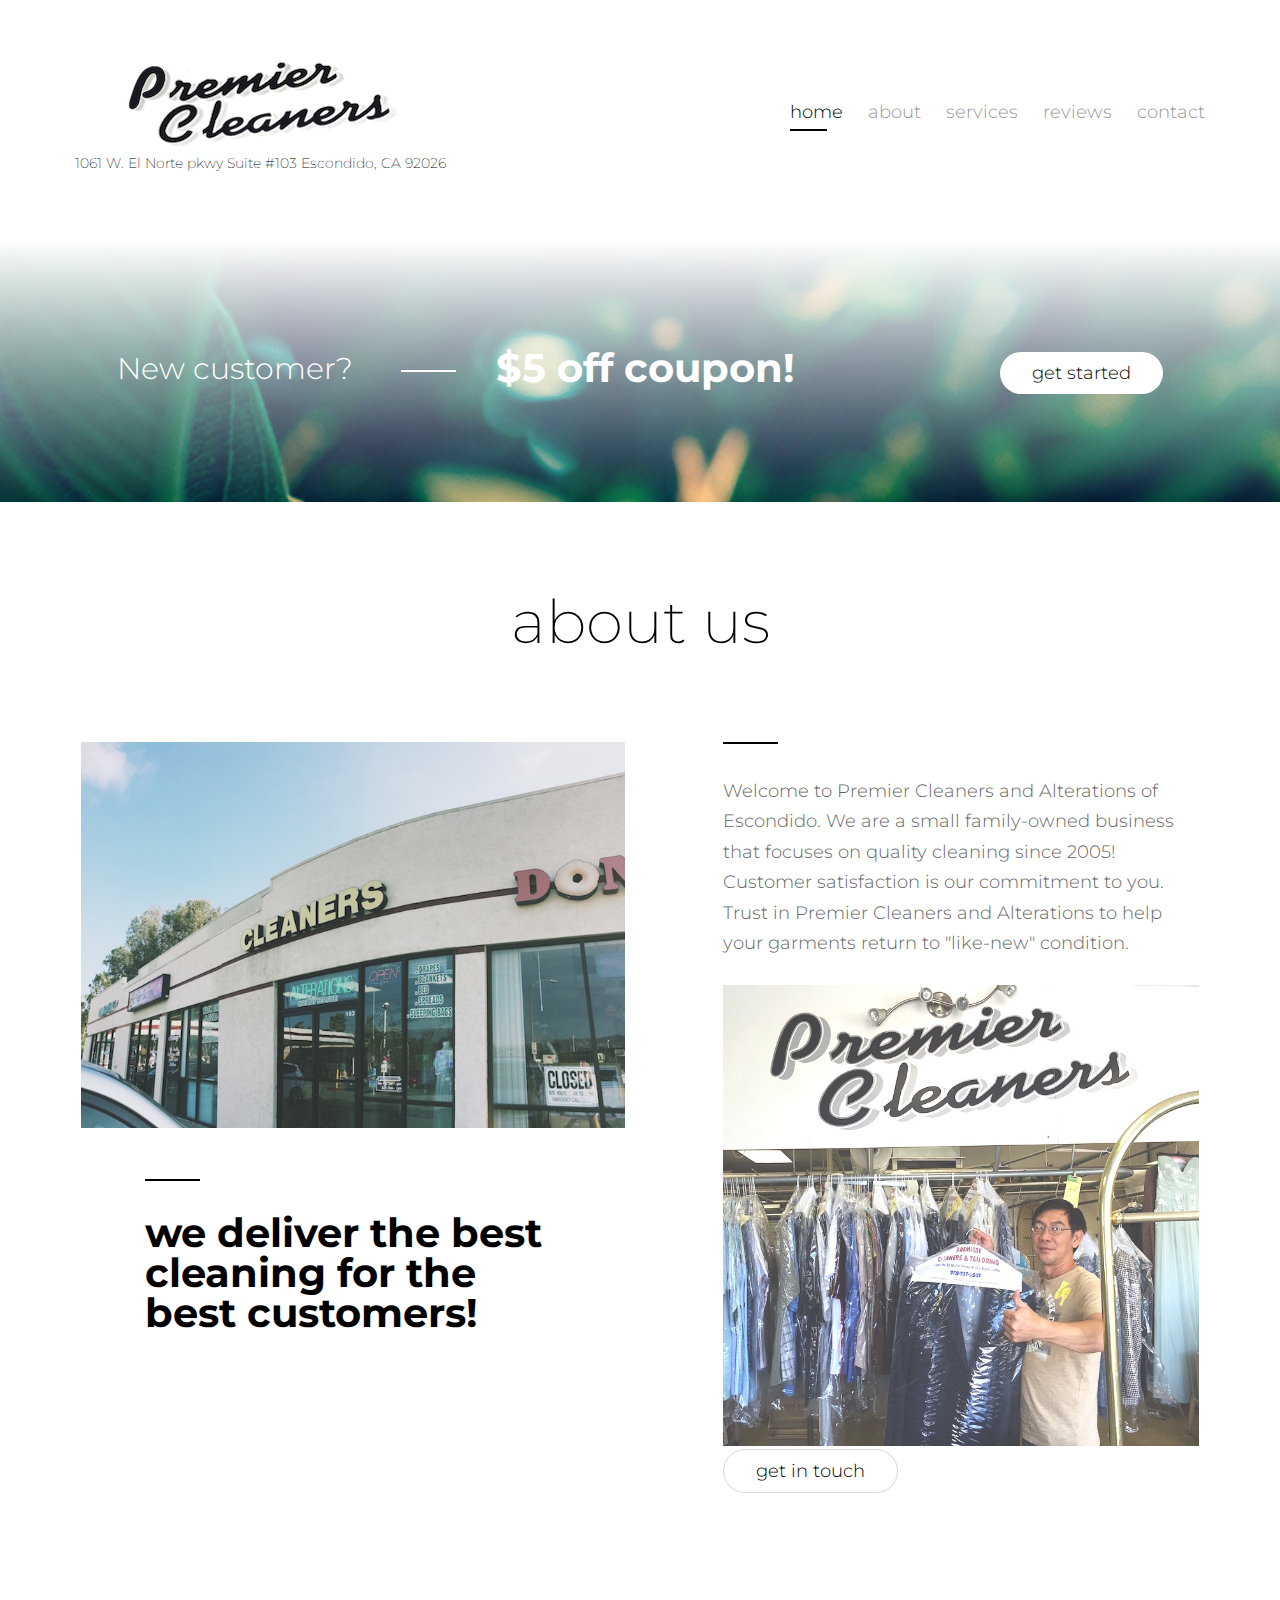
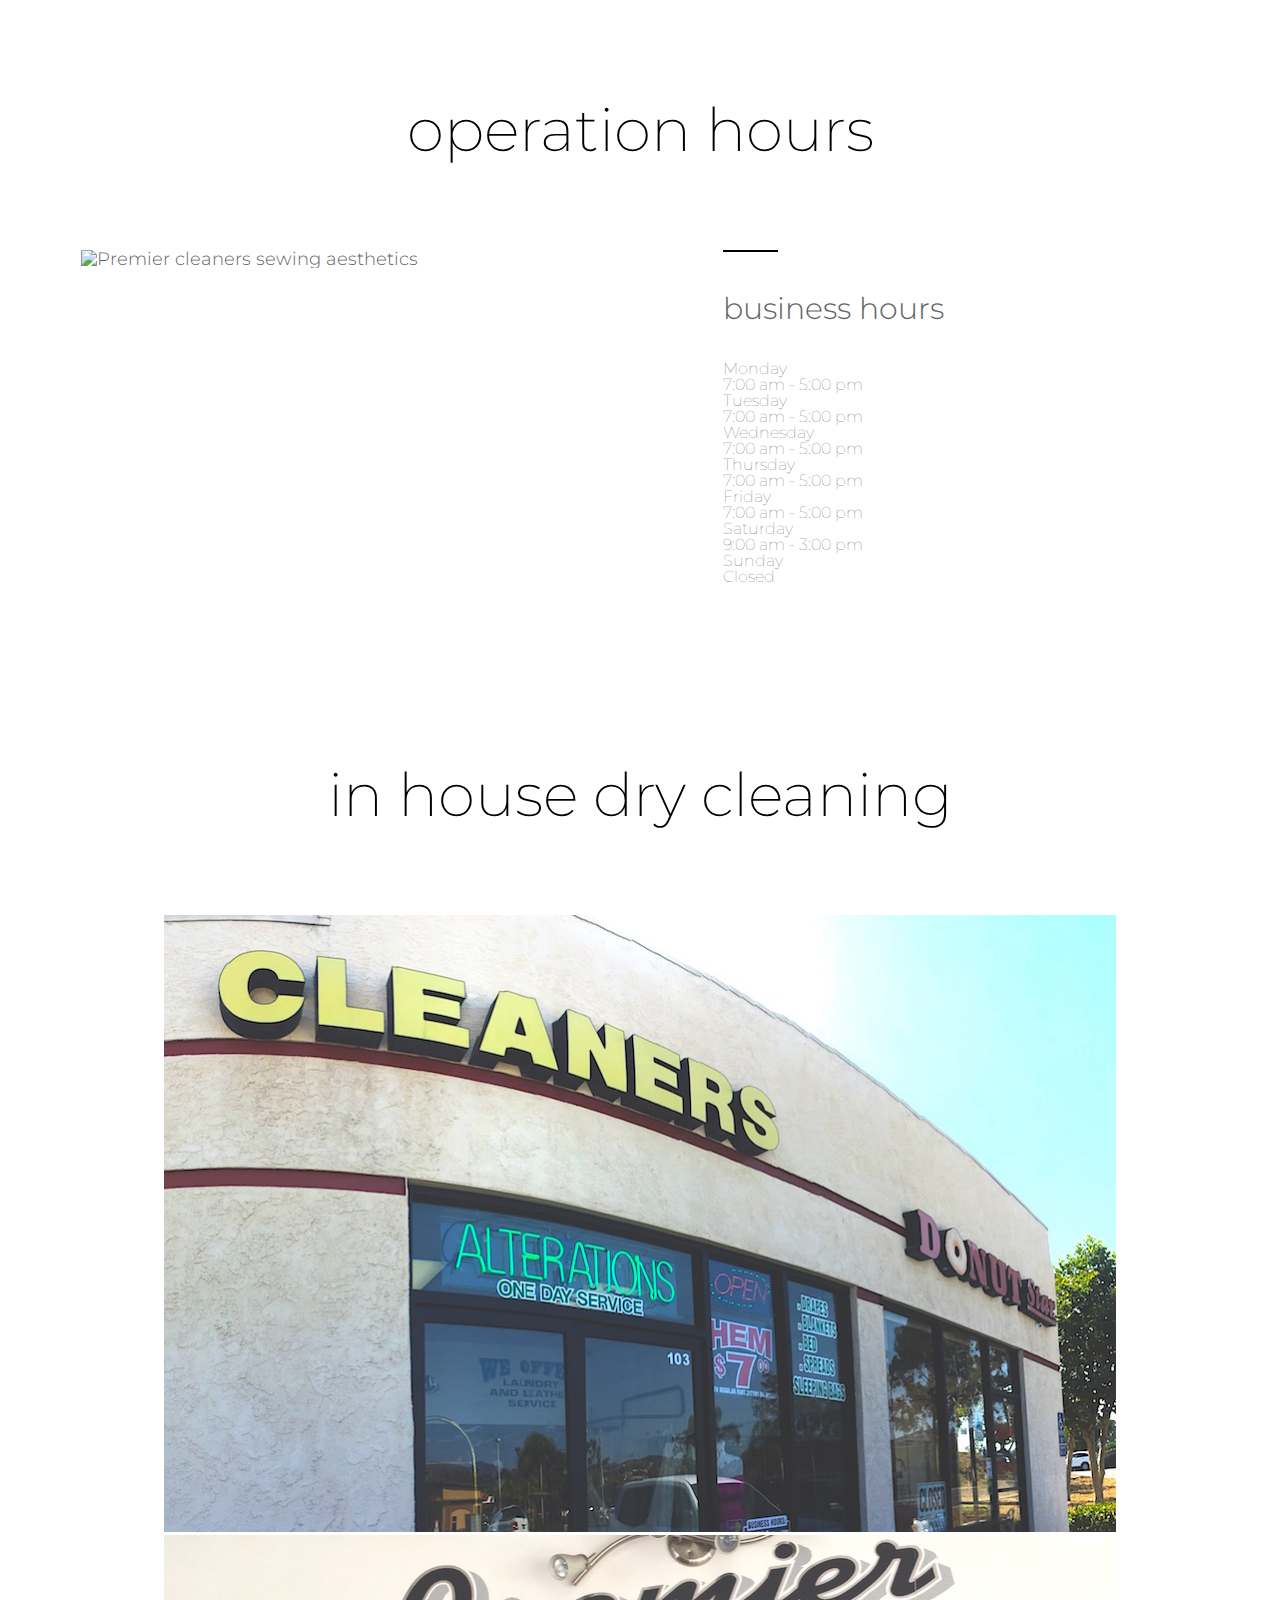
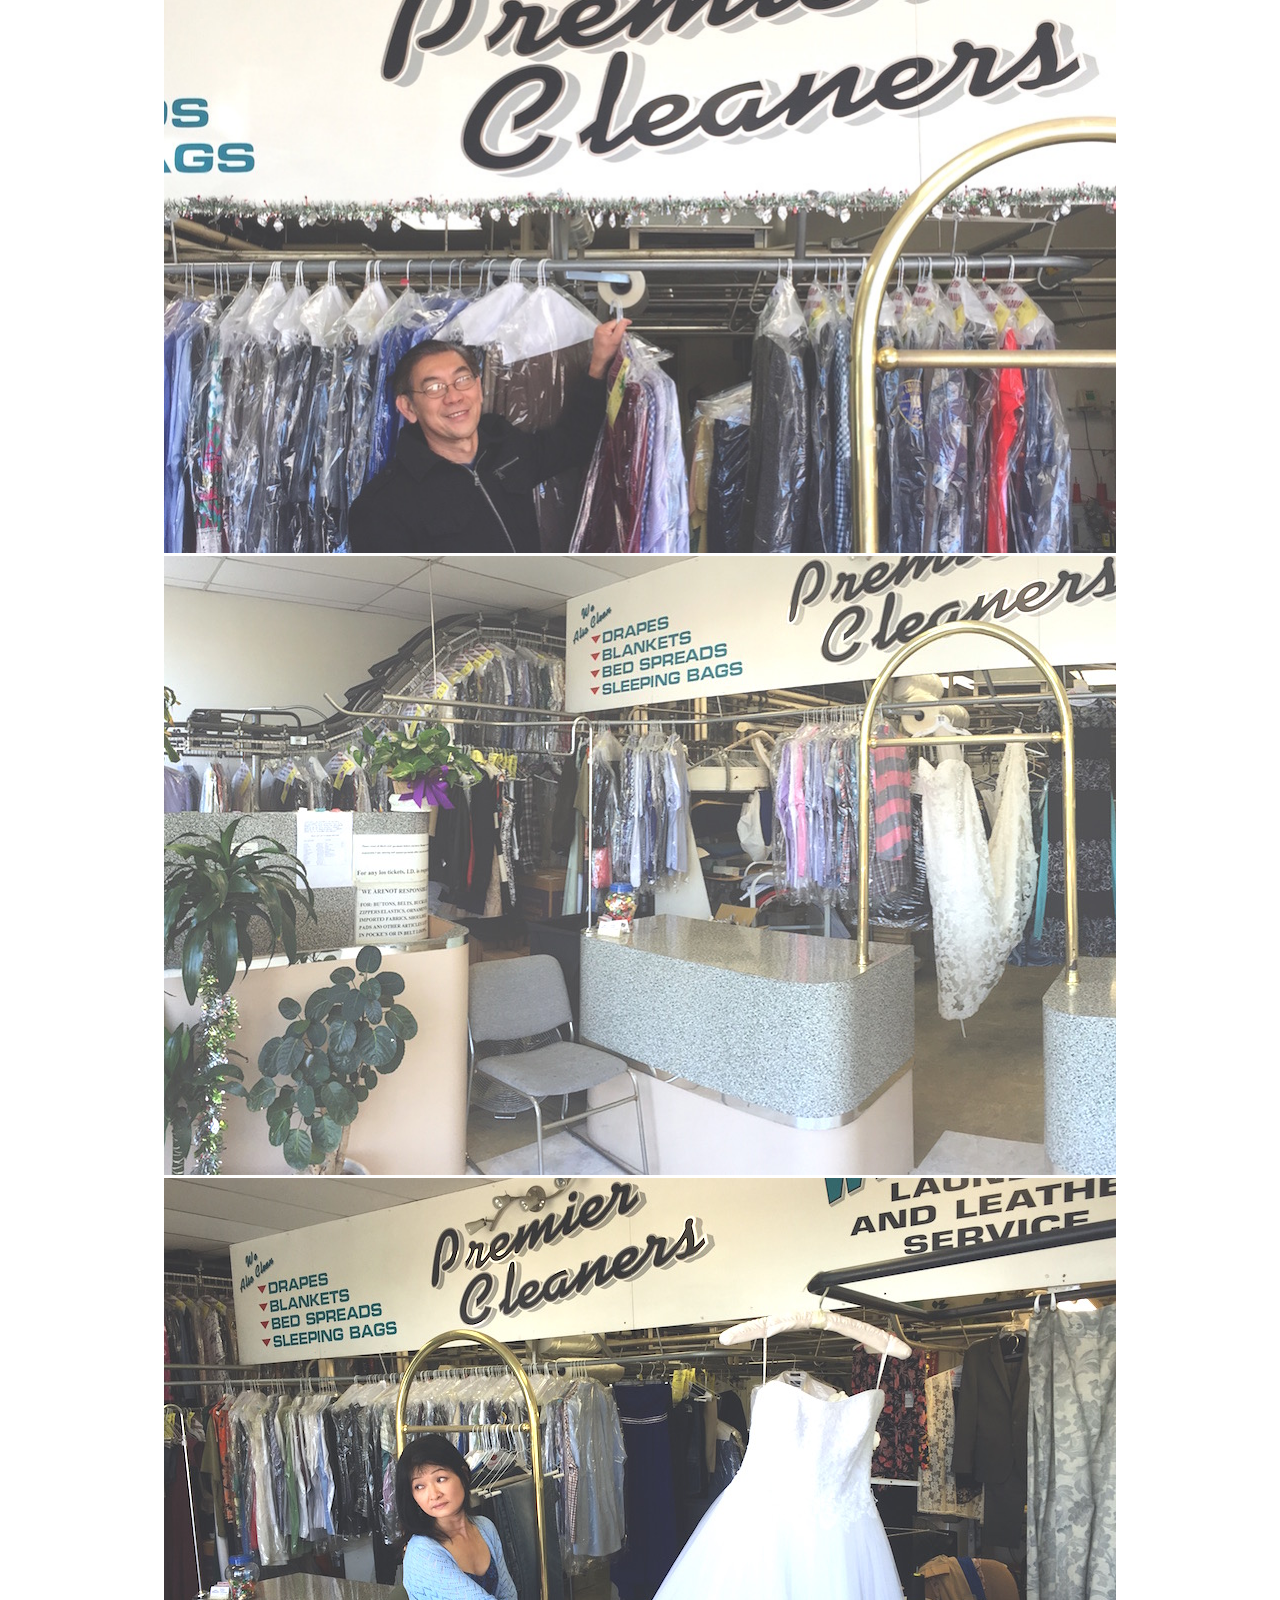
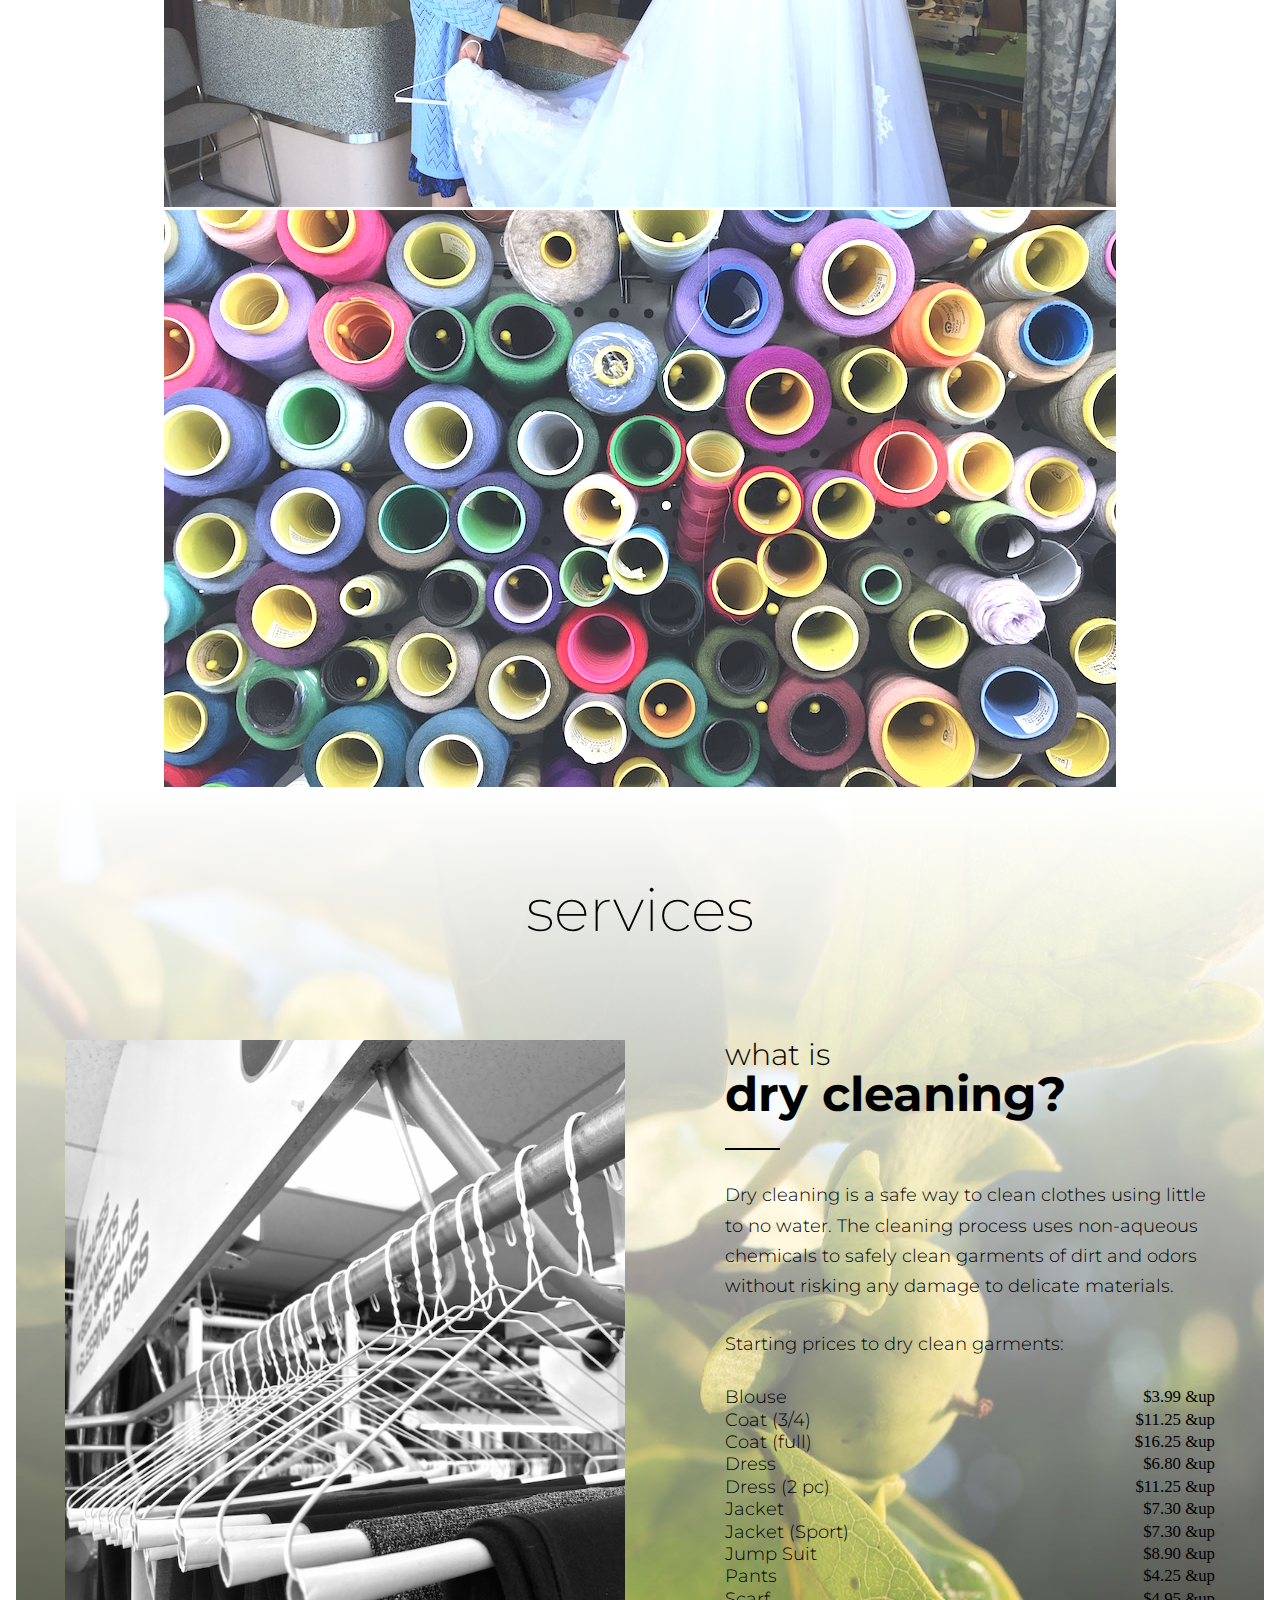
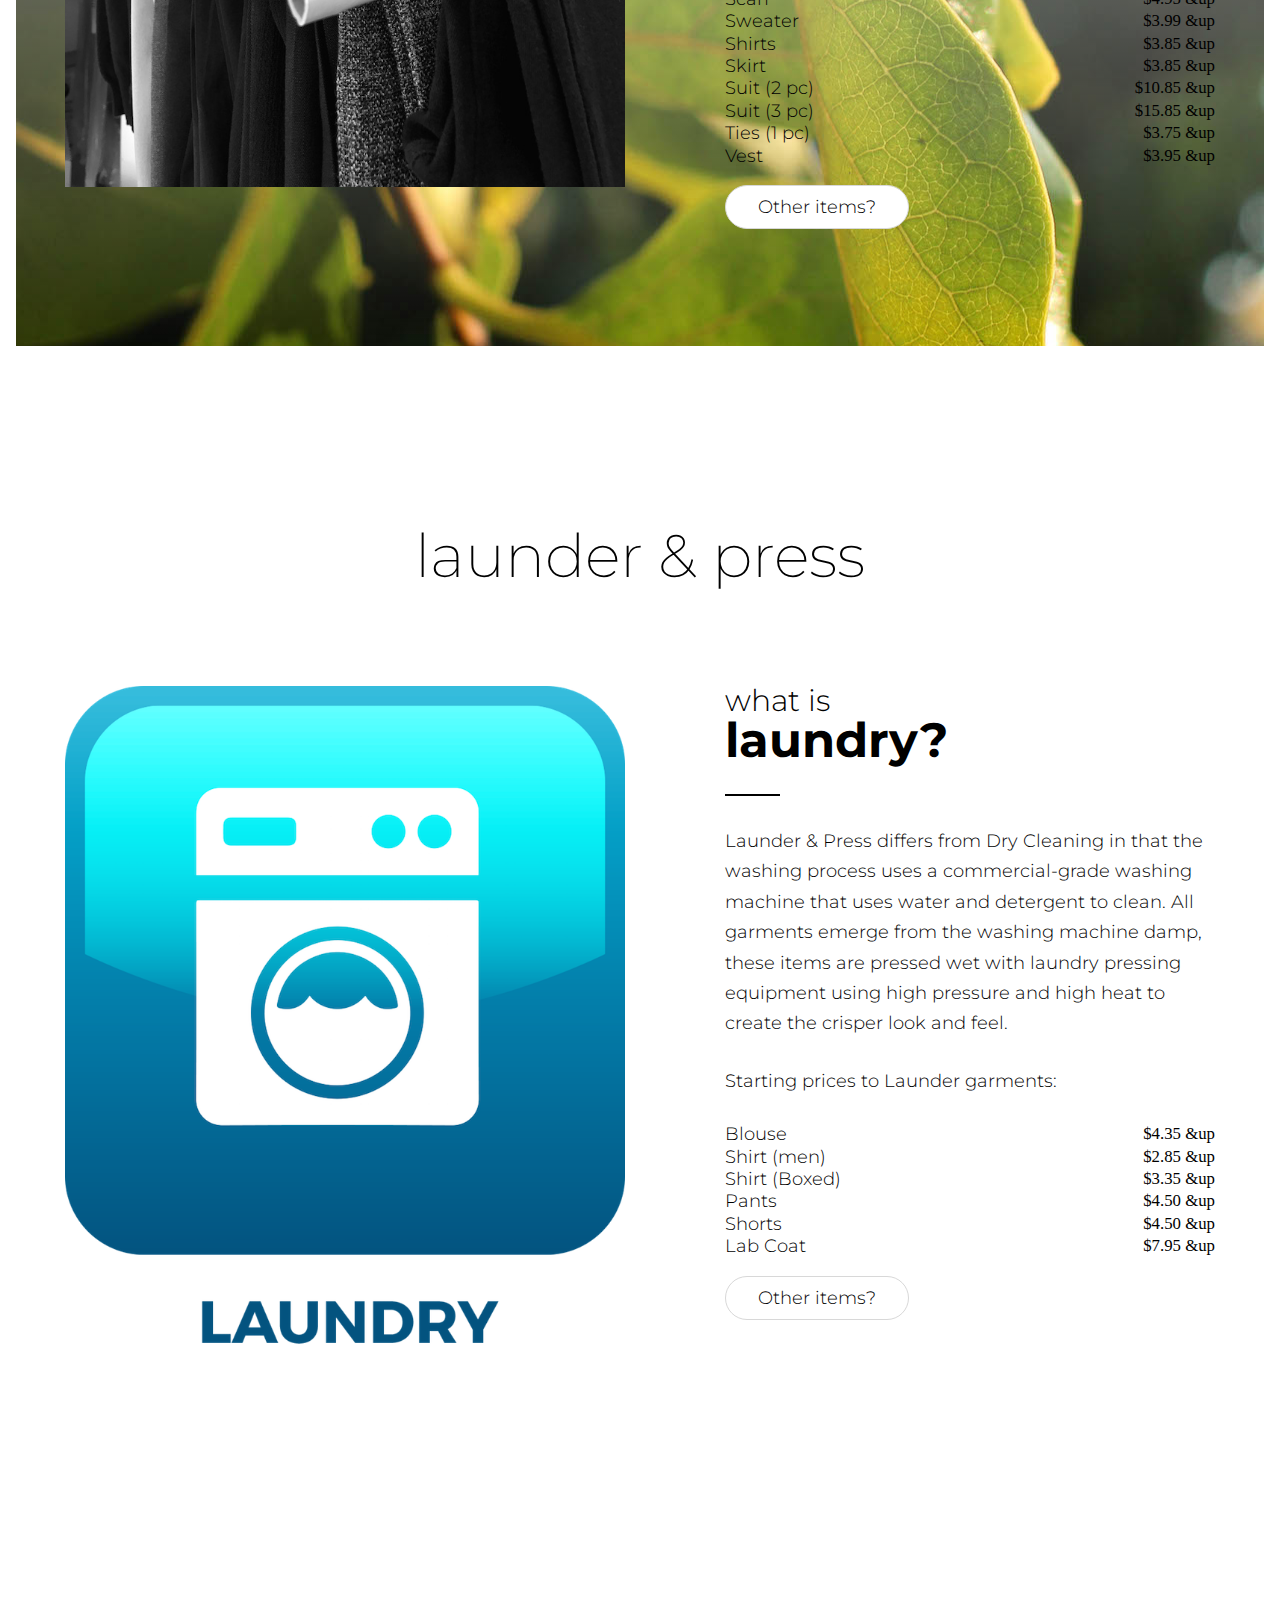
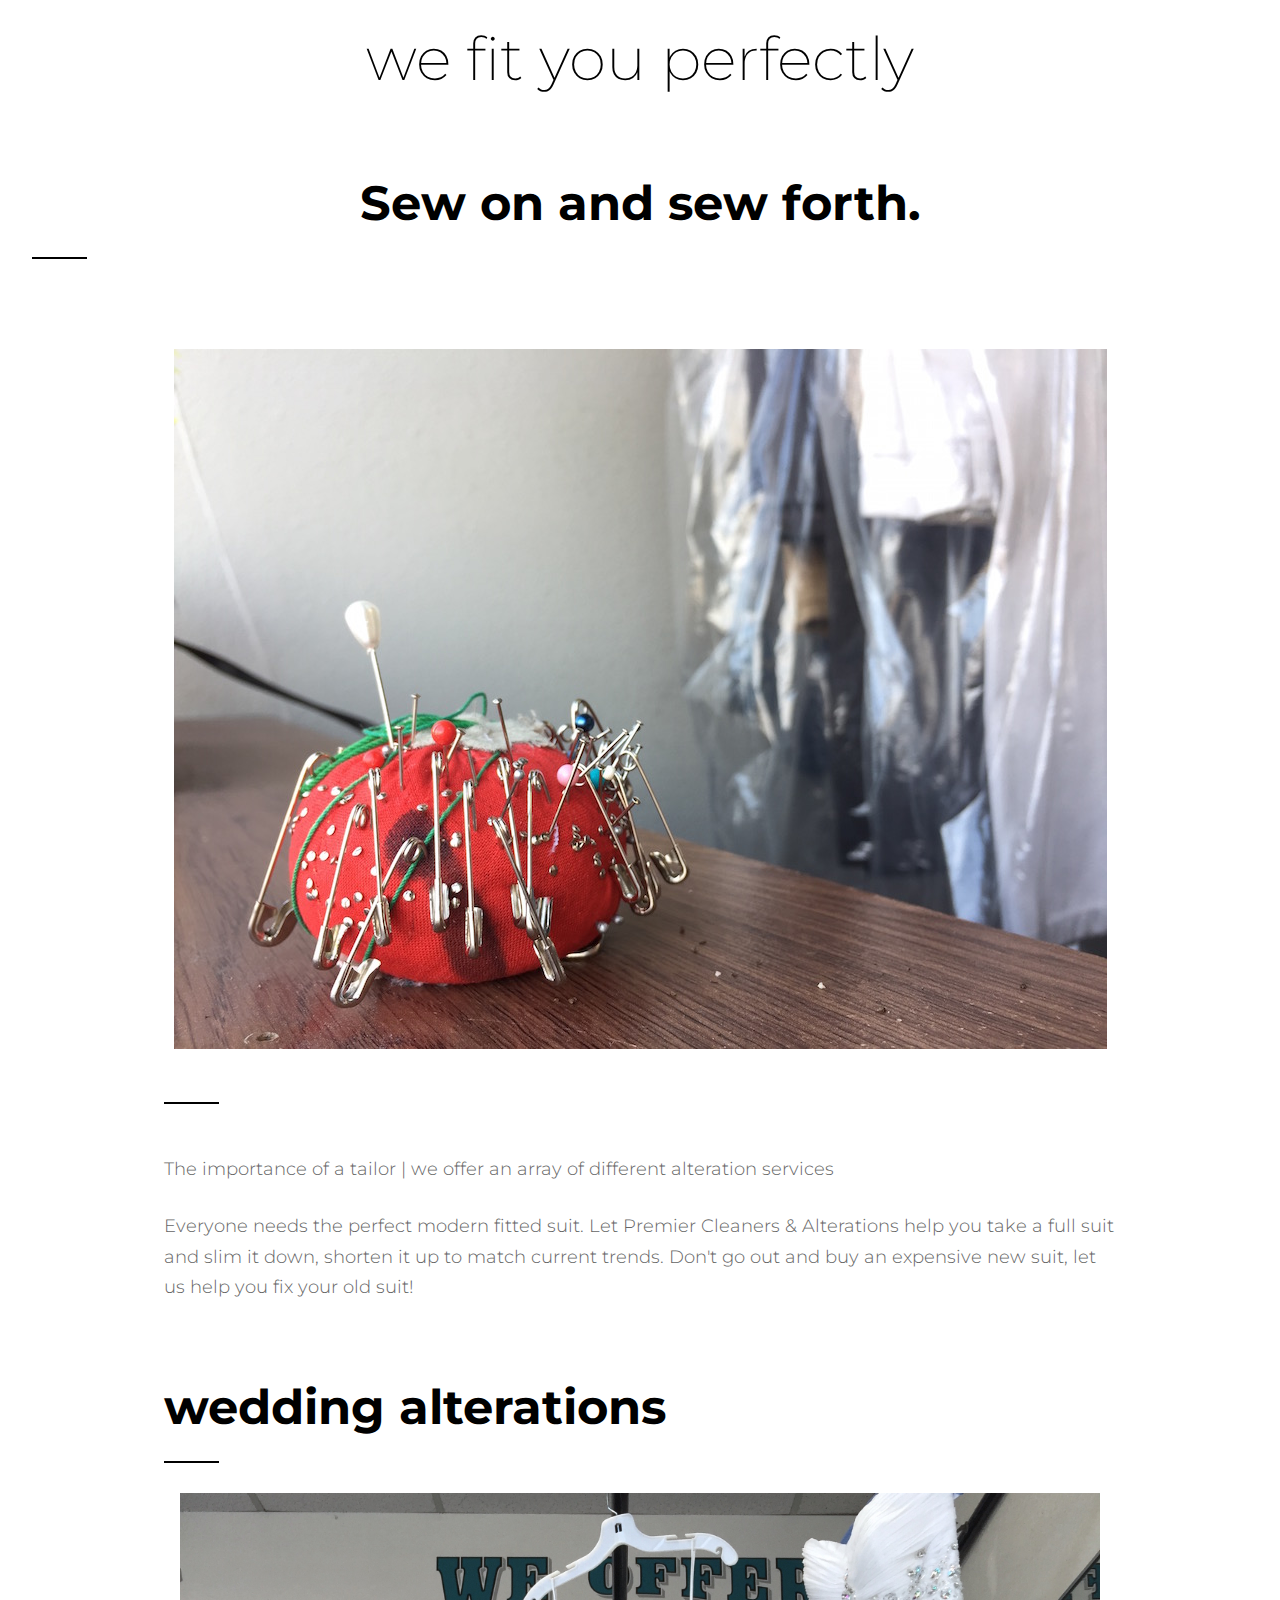
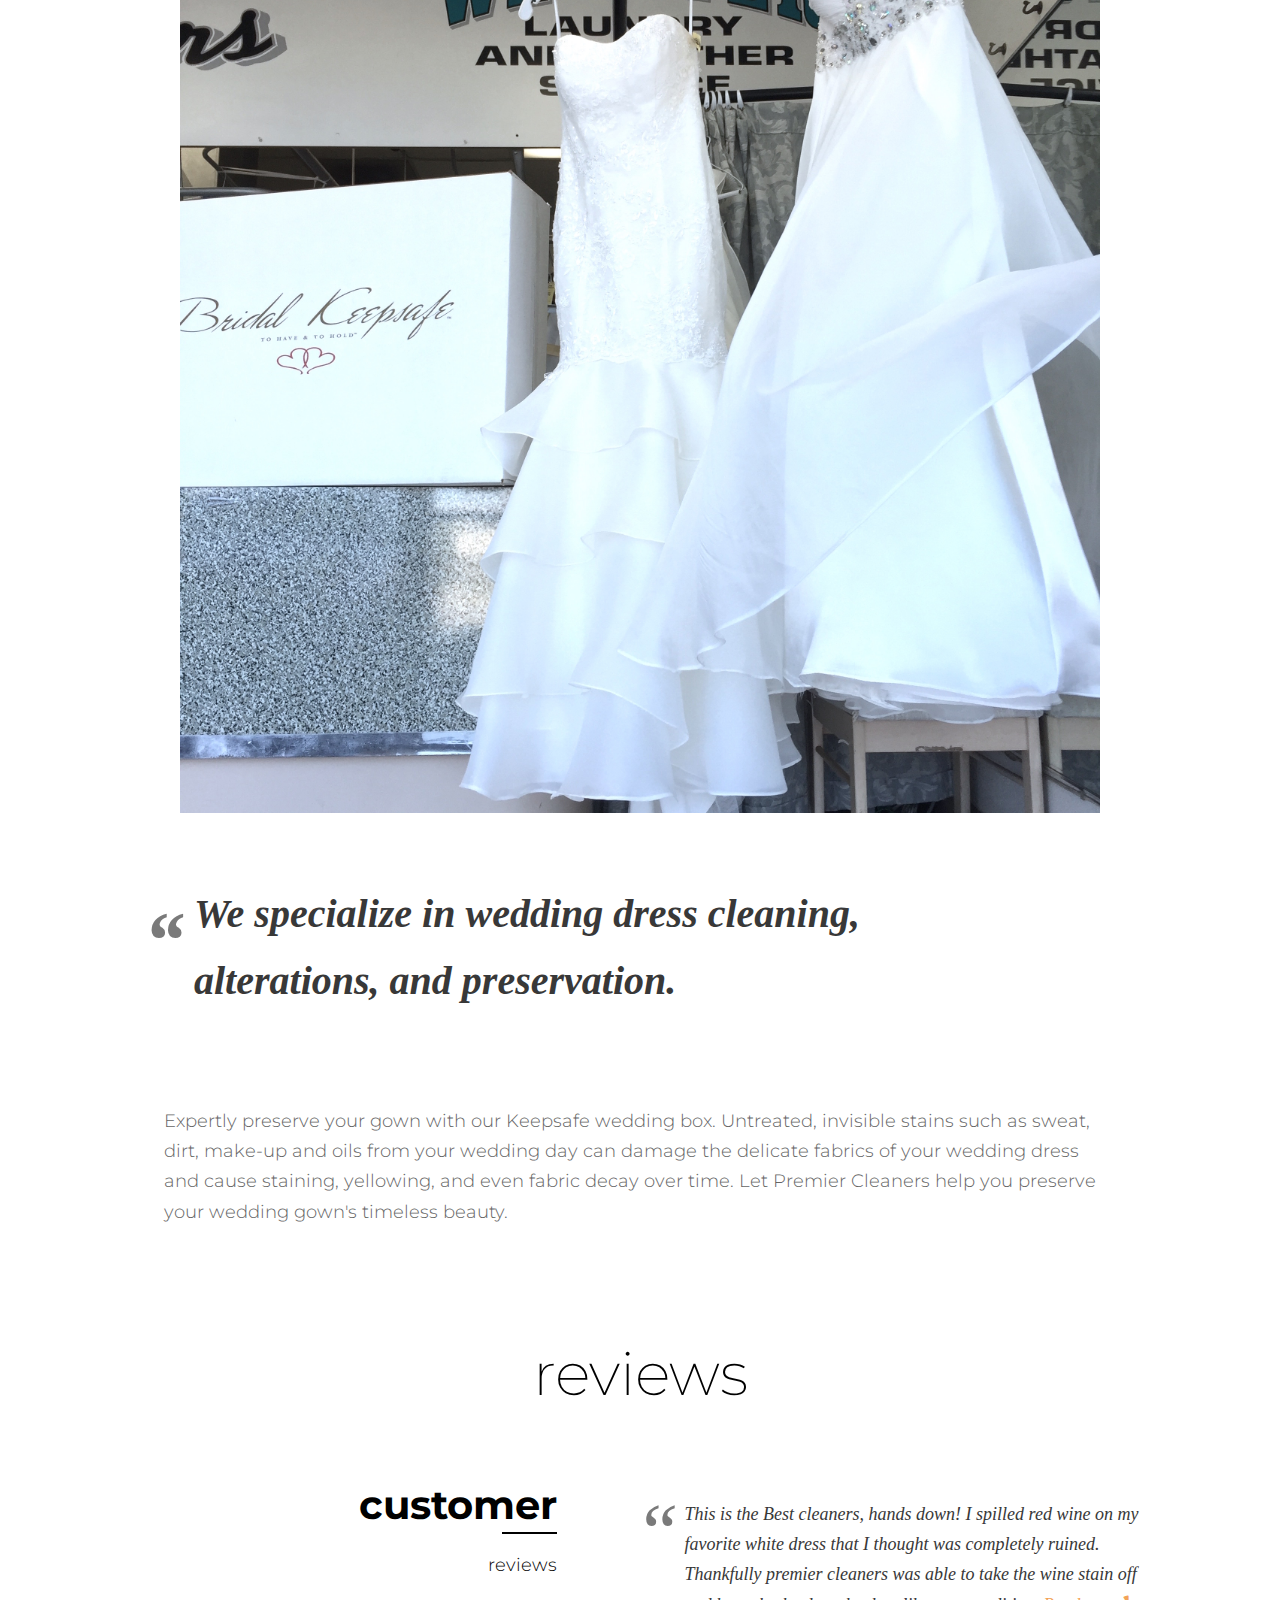
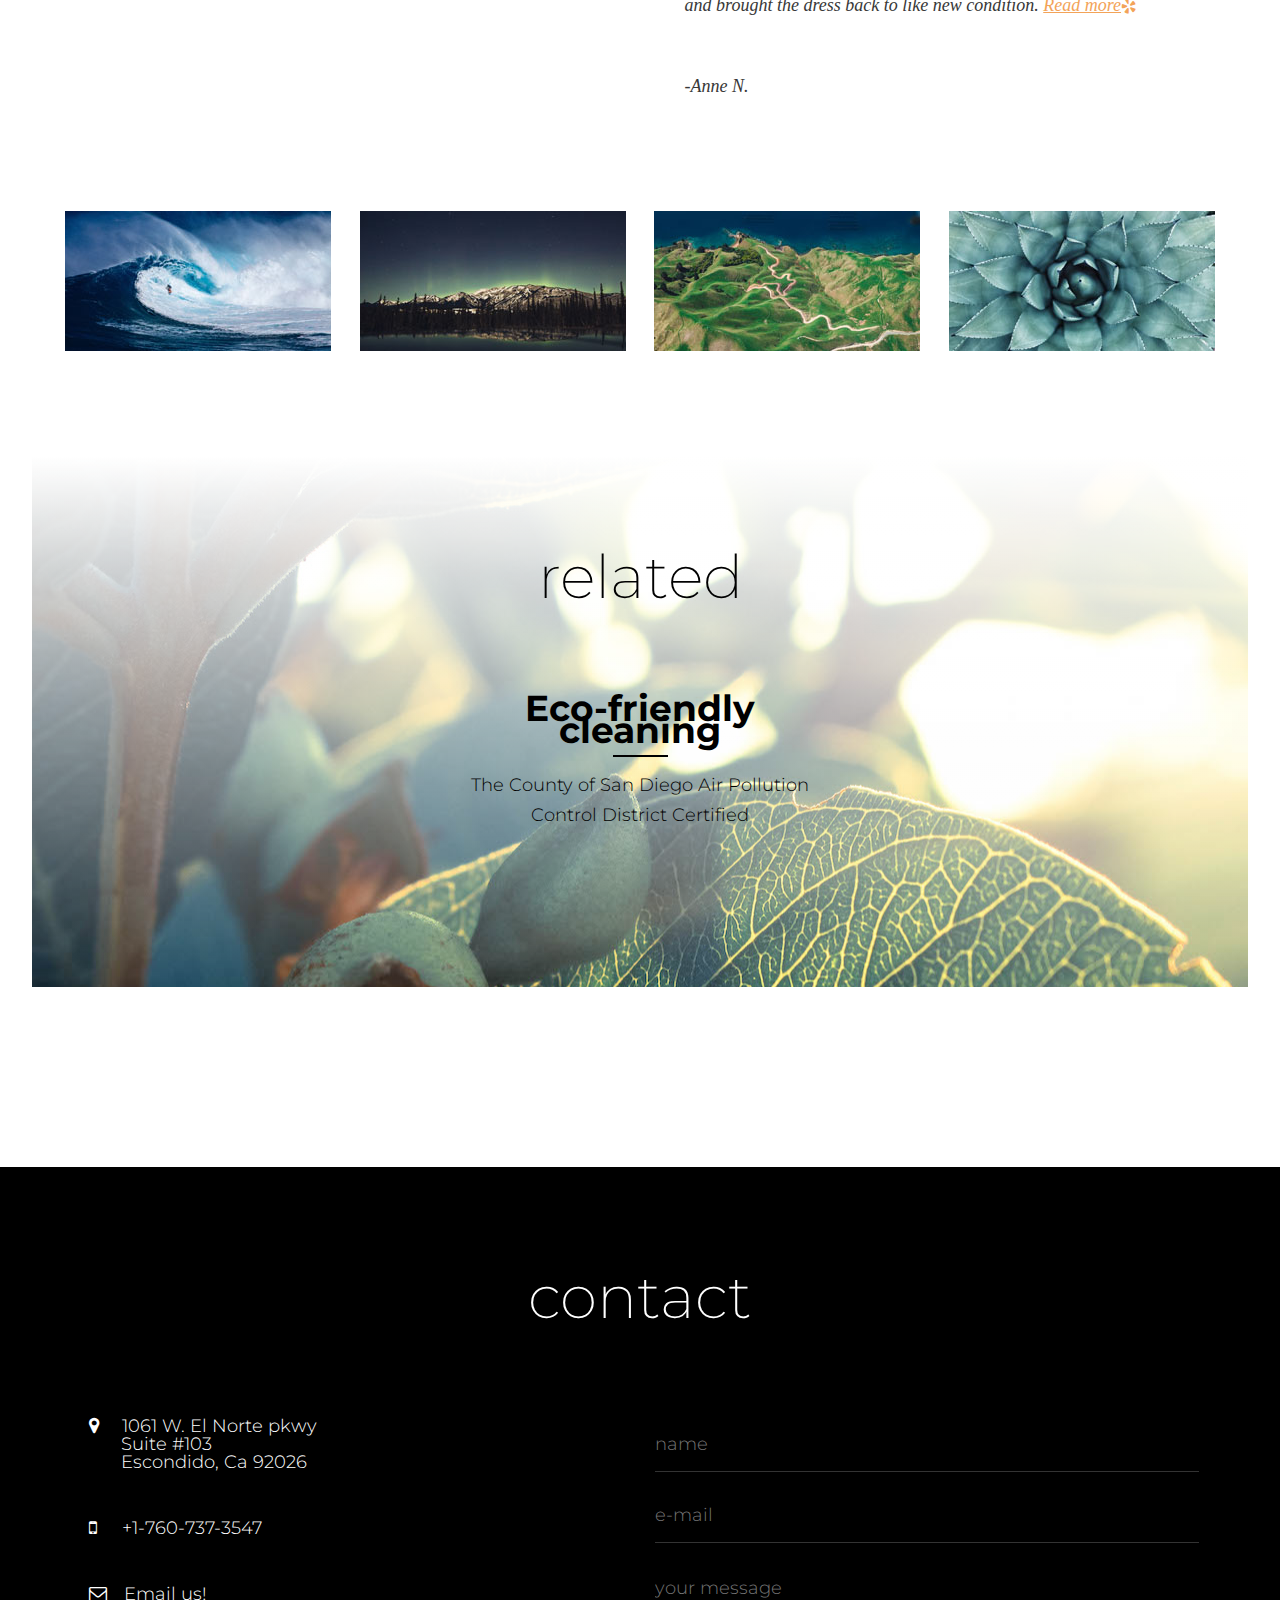
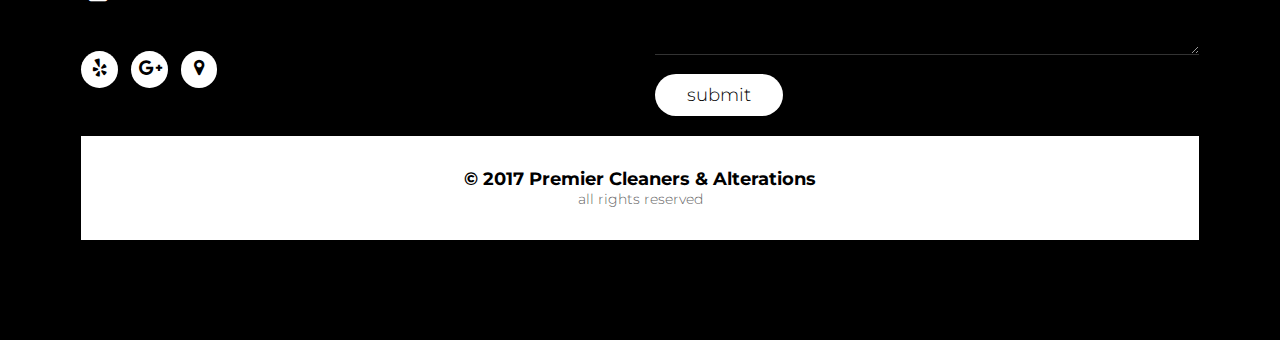
==== commit 970bf799: "add contact email to formspree.io" ====
--- a/index.html
+++ b/index.html
@@ -3,7 +3,7 @@
 <html>
 <head>
 	<!-- Update the title to your name or the name of your business -->
-	<title>Clemo.</title>
+	<title>Premier Cleaners & Alterations</title>
 	<meta charset="UTF-8">
 	<!-- Make the site responsive-friendly -->
 	<meta name="viewport" content="width=device-width, initial-scale=1">
@@ -19,6 +19,7 @@
 
 	<!-- Include the stylesheet for the site's CSS -->
 	<link rel="stylesheet" href="styles/style.css">
+	<link rel="icon" href="images/pc-icon copy.png">
 </head>
 <body>
 
@@ -30,8 +31,8 @@
 	<header class="site-header">
 		<div class="site-header-main">
 			<div class="site-branding">
-				<h1 class="site-title">clemo.</h1>
-				<p class="site-description">Optional tagline</p>
+				<h1 class="site-title"><img src="images/pc-2 copy.png" alt="Premier Cleaners logo"></h1>
+				<p class="site-description">1061 W. El Norte pkwy Suite #103 Escondido, CA 92026</p>
 			</div>
 			<nav class="site-navigation">
 				<ul>
@@ -41,7 +42,7 @@
 					<li><a href="#" class="current-item">home</a></li>
 					<li><a href="#about">about</a></li>
 					<li><a href="#services">services</a></li>
-					<li><a href="#work">work</a></li>
+					<li><a href="#reviews">reviews</a></li>
 					<li><a href="#contact">contact</a></li>
 				</ul>
 			</nav>
@@ -51,165 +52,206 @@
 
 	<!-- Main container holds all the content between the header and footer - can be optionally used for styling -->
 	<main class="site-content">
-
-
-		<!-- Hero Section - large banner or slideshow -->
-		<ul class="hero">
-			<!-- Add a class to the hero-slide for different colors, style-1 through style-5 -->
-			<!-- Or write your own class to style the slide with a background image or different color -->
-			<!-- With only one hero-slide, this section is a big banner -->
-			<!-- Add more than one hero-slide to create an animated slider -->
-			<!-- TODO: ADD SLIDER CODE -->
-			<li class="hero-slide style-5">
-				<h2>website building</h2>
-				<p>get the<br/>zip of the files</p>
-				<div class="cta"><a href="project.zip" download class="button dark">download</a></div>
-			</li>
-		</ul>
-
-
+		<!-- Callout - bring attention to a special offer -->
+		<div class="callout section">
+			<div class="offer">
+				<small>New customer?</small>
+				<span class="price">$5 off coupon!</span>
+			</div>
+			<a href="#services" class="button light">get started</a>
+		</div>
+			<!-- Page content section - basic page content layout -->
+		<div class="page section" id="about">
+			<h1 class="page-title">about us</h1>
+			<div class="page-content">
+				<!-- Graphic -->
+				<div class="graphic">
+					<!-- The graphic for this column should be 750px wide -->
+					<figure>
+						<img src="images/storefront.jpg" alt="Premier cleaners store front">
+						<figcaption>
+							we deliver the best cleaning for the best customers!
+						</figcaption>
+					</figure>
+				</div>
+				<!-- Text content -->
+				<div class="text text-content">
+					<p>Welcome to Premier Cleaners and Alterations of Escondido. We are a small family-owned business that focuses on quality cleaning since 2005! Customer satisfaction is our commitment to you. Trust in Premier Cleaners and Alterations to help your garments return to "like-new" condition.</p>
+					<img src="images/tuoc.jpg" alt="Premier Cleaners logo">
+
+					<div class="cta">
+						<a href="#contact" class="button pale">get in touch</a>
+					</div>
+				</div>
+			</div>
+		</div>
+		<div class="page section" id="about">
+			<h1 class="page-title">operation hours</h1>
+			<div class="page-content">
+				<!-- Graphic -->
+				<div class="graphic">
+					<!-- The graphic for this column should be 750px wide -->
+					<figure>
+						<img src="images/design.jpg" alt="Premier cleaners sewing aesthetics">
+					</figure>
+				</div>
+				<!-- Text content -->
+				<div class="text text-content">
+					<p><span>business hours</span></p>						
+						<table>
+							<tbody>
+								<tr>
+									<td>Monday</td>
+									<td>7:00 am - 5:00 pm</td>
+								</tr>
+								<tr>
+									<td>Tuesday</td>
+									<td>7:00 am - 5:00 pm</td>
+								</tr>
+								<tr>
+									<td>Wednesday</td>
+									<td>7:00 am - 5:00 pm</td>
+								</tr>
+								<tr>
+									<td>Thursday</td>
+									<td>7:00 am - 5:00 pm</td>
+								</tr>
+								<tr>
+									<td>Friday</td>
+									<td>7:00 am - 5:00 pm</td>
+								</tr>
+								<tr>
+									<td>Saturday</td>
+									<td>9:00 am - 3:00 pm</td>
+								</tr>	
+								<tr>
+									<td>Sunday</td>
+									<td>Closed</td>
+								</tr>						
+							</tbody>
+						</table>
+				</div>
+			</div>
+		</div>
+		<!-- Project - highlight an individual work/project -->
+		<!-- Images for the slideshow should be 952 x 618 -->
+		<div class="project section">
+			<h2 class="section-title">in house dry cleaning</h2>
+			<div class="project-wrap">
+				<ul class="project-slideshow">
+					<li>
+						<img src="images/p3.jpg" alt="">
+					</li>
+					<li>
+						<img src="images/p1.jpg" alt="">
+					</li>
+					<li>
+						<img src="images/p2.jpg" alt="">
+					</li>
+					<li>
+						<img src="images/p4.jpg" alt="">
+					</li>
+					<li>
+						<img src="images/alterations.jpeg" alt="">
+					</li>
+				</ul>
+			</div>
 		<!-- Services section - alternating left/right sections with photos -->
 		<!-- Images for this section should be 750px wide - any height -->
-		<div class="services section" id="services">
+		<div class="services section" id="about2">
 			<h2 class="section-title">services</h2>
 			<div class="item">
 				<figure>
-					<img src="images/service1.jpg">
+					<img src="images/hangers copy.jpg" alt="Premier Cleaners hangers image">
 				</figure>
 				<div class="description">
 					<!-- The portion of the header wrapped in a span will appear on its own line in a lightweight font - the rest of the header will be bold -->
-					<h3><span>creative</span> kitchen</h3>
-					<p>Sed ut perspiciatis unde omnis iste natus error sit voluptatem accusantium doloremque laudantium, totam rem aperiam, eaque ipsa quae ab illo inventore veritatis et quasi architecto beatae vitae dicta sunt explicabo.</p>
-					<p>Nemo enim ipsam voluptatem quia voluptas sit aspernatur aut odit aut fugit, sed quia consequuntur magni dolores eos qui ratione voluptatem sequi nesciunt.</p>
-					<p><a href="#" class="button pale">learn more</a></p>
-				</div>
-			</div>
-
+					<h3><span>what is</span>dry cleaning?</h3>
+					<p>Dry cleaning is a safe way to clean clothes using little to no water. The cleaning process uses non-aqueous chemicals to safely clean garments of dirt and odors without risking any damage to delicate materials.</p> 
+					<p>Starting prices to dry clean garments:</p>
+						<ol>
+							<li>Blouse<small>$3.99 &up</small></li>
+							<li>Coat (3/4)<small>$11.25 &up</small></li>
+							<li>Coat (full)<small>$16.25 &up</small></li>
+							<li>Dress <small>$6.80 &up</small></li>
+							<li>Dress (2 pc) <small>$11.25 &up</small></li>
+							<li>Jacket <small>$7.30 &up</small></li>
+							<li>Jacket (Sport) <small>$7.30 &up</small></li>
+							<li>Jump Suit <small>$8.90 &up</small></li>
+							<li>Pants <small>$4.25 &up</small></li>
+							<li>Scarf <small>$4.95 &up</small></li>
+							<li>Sweater <small>$3.99 &up</small></li>
+							<li>Shirts <small>$3.85 &up</small></li>
+							<li>Skirt <small>$3.85 &up</small></li>
+							<li>Suit (2 pc) <small>$10.85 &up</small></li>
+							<li>Suit (3 pc) <small>$15.85 &up</small></li>
+							<li>Ties (1 pc) <small>$3.75 &up</small></li>
+							<li>Vest <small>$3.95 &up</small></li>	
+						</ol>
+						</br>					
+					<p><a href="#contact" class="button pale">Other items?</a></p>
+				</div>
+			</div>
+		</div>
+		</div>
+
+		<div class="services section" id="services">
+			<h2 class="section-title">launder & press</h2>
 			<div class="item">
 				<figure>
-					<img src="images/service2.jpg">
+					<img src="images/laundry.png" alt="Premier Cleaners laundry icon">
 				</figure>
 				<div class="description">
-					<h3><span>art</span> installation</h3>
-					<p>Sed ut perspiciatis unde omnis iste natus error sit voluptatem accusantium doloremque laudantium, totam rem aperiam, eaque ipsa quae ab illo inventore veritatis et quasi architecto beatae vitae dicta sunt explicabo.</p>
-					<p>Nemo enim ipsam voluptatem quia voluptas sit aspernatur aut odit aut fugit, sed quia consequuntur magni dolores eos qui ratione voluptatem sequi nesciunt.</p>
-					<p><a href="#" class="button pale">learn more</a></p>
-				</div>
-			</div>
-
-			<div class="item">
-				<figure>
-					<img src="images/service3.jpg" alt="">
-				</figure>
-				<div class="description">
-					<h3><span>print</span> design</h3>
-					<p>Sed ut perspiciatis unde omnis iste natus error sit voluptatem accusantium doloremque laudantium, totam rem aperiam, eaque ipsa quae ab illo inventore veritatis et quasi architecto beatae vitae dicta sunt explicabo.</p>
-					<p>Nemo enim ipsam voluptatem quia voluptas sit aspernatur aut odit aut fugit, sed quia consequuntur magni dolores eos qui ratione voluptatem sequi nesciunt.</p>
-					<p><a href="#" class="button pale">learn more</a></p>
-				</div>
-			</div>
-		</div>
-
-
-		<!-- Works section - a masonry-style layout of images with more information on hover -->
-		<!-- Images for this section should be 580px wide - any height -->
-		<div class="work section" id="work">
-			<h2 class="section-title">work</h2>
-			<ul class="works">
-				<!-- To link the work to another page, just wrap all the li content in a link -->
-				<li>
-					<a href="#">
-						<img src="images/work1.jpg" alt="">
-						<div class="description">
-							<h3>awesome project</h3>
-							<p>print design</p>
-						</div>
-					</a>
-				</li>
-				<li>
-					<img src="images/work2.jpg" alt="">
-					<div class="description">
-						<h3>market signage</h3>
-						<p>art installation</p>
+					<!-- The portion of the header wrapped in a span will appear on its own line in a lightweight font - the rest of the header will be bold -->
+					<h3><span>what is</span>laundry?</h3>
+					<p>Launder & Press differs from Dry Cleaning in that the washing process uses a commercial-grade washing machine that uses water and detergent to clean. All garments emerge from the washing machine damp, these items are pressed wet with laundry pressing equipment using high pressure and high heat to create the crisper look and feel.</p> 
+					<p>Starting prices to Launder garments:</p>
+						<ol>
+							<li>Blouse <small>$4.35 &up</small></li>
+							<li>Shirt (men) <small>$2.85 &up</small></li>
+							<li>Shirt (Boxed) <small>$3.35 &up</small></li>
+							<li>Pants <small>$4.50 &up</small></li>
+							<li>Shorts <small>$4.50 &up</small></li>
+							<li>Lab Coat <small>$7.95 &up</small></li>
+						</ol>
+						</br>
+					<p><a href="#contact" class="button pale">Other items?</a></p>
+				</div>
+			</div>
+		<!-- Full width content -->
+		<!-- A featured image should be 952 x 618 -->
+		<div class="section full-width">
+			<h2 class="section-title">we fit you perfectly</h2>
+			<h3 class="section-subtitle">Sew on and sew forth.</h3>
+			<div class="featured-image">
+				<img src="images/tomato.jpg" alt="pins and needles">
+			</div>
+			<div class="text-content full-width-content">
+				<p>The importance of a tailor | we offer an array of different alteration services</p>
+				<p>Everyone needs the perfect modern fitted suit. Let Premier Cleaners & Alterations help you take a full suit and slim it down, shorten it up to match current trends. Don't go out and buy an expensive new suit, let us help you fix your old suit!</p>
+				<h3>wedding alterations</h3>
+					<div class="featured-image">
+						<img src="images/wedding.jpg" alt="wedding gowns">
 					</div>
-				</li>
-				<li>
-					<img src="images/work4.jpg" alt="">
-					<div class="description">
-						<h3>recipe app</h3>
-						<p>mobile ux</p>
-					</div>
-				</li>
-				<li>
-					<img src="images/work3.jpg" alt="">
-					<div class="description">
-						<h3>landscapes</h3>
-						<p>photography</p>
-					</div>
-				</li>
-				<li>
-					<img src="images/work5.jpg" alt="">
-					<div class="description">
-						<h3>catalog</h3>
-						<p>print design</p>
-					</div>
-				</li>
-				<li>
-					<img src="images/work6.jpg" alt="">
-					<div class="description">
-						<h3>book layout</h3>
-						<p>print design</p>
-					</div>
-				</li>
-			</ul>
-			<p class="cta"><a href="#" class="button dark">learn more</a></p>
-		</div>
-
-
-		<!-- Team section - for highlighting profiles of your team members -->
-		<!-- With three or fewer bios, this is a static section. Add more to create a carousel -->
-		<!-- Images for this section should be 168px square -->
-		<div class="team section">
-			<h2 class="section-title">team</h2>
-			<div class="team-carousel">
-				<ul class="team-members">
-					<!-- To link to another page with more info, just wrap all the li content in a link -->
-					<li>
-						<a href="#">
-							<img src="images/team1.jpg" alt="">
-							<h3>Marian Rhodes</h3>
-							<p>art director</p>
-						</a>
-					</li>
-					<li>
-						<img src="images/team2.jpg" alt="">
-						<h3>Genesis Hanson</h3>
-						<p>founder</p>
-					</li>
-					<li>
-						<img src="images/team3.jpg" alt="">
-						<h3>Diane Lewis</h3>
-						<p>artist, designer</p>
-					</li>
-				</ul>
-			</div>
-		</div>
-
-
+				<blockquote><p>We specialize in wedding dress cleaning, alterations, and preservation.</p> 
+				</blockquote>
+				<p>Expertly preserve your gown with our Keepsafe wedding box. Untreated, invisible stains such as sweat, dirt, make-up and oils from your wedding day can damage the delicate fabrics of your wedding dress and cause staining, yellowing, and even fabric decay over time. Let Premier Cleaners help you preserve your wedding gown's timeless beauty.</p>
+			</div>
 		<!-- Testimonials section - for display testimonials from clients along with some info about the project -->
 		<!-- With only one testimonial, this section is a simple display -->
 		<!-- Add more testimonials to create a slider/carousel of testimonials -->
-		<div class="testimonials section">
-			<h2 class="section-title">testimonials</h2>
+		<div class="testimonials section" id="reviews">
+			<h2 class="section-title">reviews</h2>
 			<ul class="testimonial-list">
 				<li class="testimonial">
 					<div class="testimonial-details">
 						<div class="client-info">
-							<h3>Frank Sims</h3>
-							<p>photographer</p>
+							<h3>customer</h3>
+							<p>reviews</p>
 						</div>
 						<div class="quote">
-							<p>Sed ut perspiciatis unde omnis iste natus error sit voluptatem accusantium doloremque laudantium, totam rem aperiam, eaque ipsa quae ab illo inventore veritatis et quasi architecto beatae vitae dicta sunt explicabo.</p>
+							<blockquote><p>This is the Best cleaners, hands down! I spilled red wine on my favorite white dress that I thought was completely ruined. Thankfully premier cleaners was able to take the wine stain off and brought the dress back to like new condition. <a target="_blank" href="https://www.yelp.com/biz/premier-cleaners-and-alterations-escondido">Read more<i class="fa fa-yelp" aria-hidden="true"></i></a></p></br> -Anne N.</p>
+							</blockquote>
 						</div>
 					</div>
 					<!-- Images for the portfolio should be about 300px wide - any height -->
@@ -222,111 +264,6 @@
 				</li>
 			</ul>
 		</div>
-
-
-		<!-- Page content section - basic page content layout -->
-		<div class="page section" id="about">
-			<h1 class="page-title">about us</h1>
-			<div class="page-content">
-				<!-- Graphic -->
-				<div class="graphic">
-					<!-- The graphic for this column should be 750px wide -->
-					<figure>
-						<img src="images/page1.jpg" alt="">
-						<figcaption>
-							we create the best projects for the best companies!
-						</figcaption>
-					</figure>
-				</div>
-				<!-- Text content -->
-				<div class="text text-content">
-					<p>Lorem ipsum dolor sit amet, consectetur adipisicing elit. Incidunt nihil laboriosam nostrum sunt porro necessitatibus accusantium provident culpa, officia, distinctio consequatur ab pariatur consequuntur facilis rem soluta earum architecto doloremque.</p>
-					<p>Commodi dolorem accusantium ullam eveniet repellat. Beatae id eligendi officiis libero, dolorum minima sint veniam veritatis accusantium, vel, eos dignissimos fuga in non dolores. Saepe doloribus dolorem in asperiores est.</p>
-					<p>Nostrum fugit natus enim, cupiditate, magnam sapiente error quas possimus vel dolor illo omnis numquam nihil, fuga facere mollitia aliquam nisi? Possimus magni, nesciunt natus error expedita fuga officia maiores.</p>
-					<div class="cta">
-						<a href="" class="button pale">get in touch</a>
-					</div>
-				</div>
-			</div>
-		</div>
-
-
-		<!-- Stats section - present a collection of fun stats -->
-		<div class="stats section">
-			<ul class="stats-listing">
-				<li><span class="count">45</span> successful projects</li>
-				<li><span class="count">36</span> happy clients</li>
-				<li><span class="count">852</span> cups of coffee</li>
-			</ul>
-		</div>
-
-
-		<!-- Instagram Feed - display the most recent 5 images from your Instagram feed-->
-		<!-- For help getting this set up, please go to connectgram.purplepen.com -->
-		<div class="insta section">
-			<h2 class="section-title">instagram</h2>
-			<div id="instafeed"></div>
-			<div class="insta-follow">
-				<a href="http://instagram.com/username" class="button pale">Follow</a>
-			</div>
-		</div>
-
-
-		<!-- Callout - bring attention to a special offer -->
-		<div class="callout section">
-			<div class="offer">
-				best price
-				<span class="price">$999</span>
-			</div>
-			<a href="#" class="button light">get started</a>
-		</div>
-
-
-		<!-- Project - highlight an individual work/project -->
-		<!-- Images for the slideshow should be 952 x 618 -->
-		<div class="project section">
-			<h2 class="section-title">cupcake project</h2>
-			<div class="project-wrap">
-				<ul class="project-slideshow">
-					<li>
-						<img src="images/project1.jpg" alt="">
-					</li>
-					<li>
-						<img src="images/project2.jpg" alt="">
-					</li>
-					<li>
-						<img src="images/project3.jpg" alt="">
-					</li>
-					<li>
-						<img src="images/project4.jpg" alt="">
-					</li>
-				</ul>
-			</div>
-			<div class="project-info">
-				<div class="project-highlight">
-					<blockquote>
-						<p>we create the best projects for the best companies!</p>
-					</blockquote>
-				</div>
-				<div class="project-details">
-					<div class="text-content">
-						<p>Lorem ipsum dolor sit amet, consectetur adipisicing elit. Ab, deserunt, a. Asperiores omnis exercitationem, reiciendis quis illum quod, dolor repellat! Quas possimus rem iusto laborum totam officiis earum ad ex.</p>
-						<p>Incidunt sequi similique assumenda in cumque! Pariatur, voluptatibus maiores dignissimos, dolorum odit molestias dolores! Quas perspiciatis, iure, doloribus, at facilis eos impedit earum et non dignissimos dolores maiores explicabo ipsa.</p>
-						<p>Maxime odit laudantium impedit voluptate maiores reprehenderit sed necessitatibus, id, voluptatem a. Assumenda minima ipsa rem repellat veritatis impedit corrupti quod qui quisquam necessitatibus, placeat delectus quasi perspiciatis consequuntur atque.</p>
-					</div>
-					<ul class="social-media">
-						<li><a href="#"><i class="fa fa-facebook fa-lg" aria-hidden="true"></i></a></li>
-						<li><a href="#"><i class="fa fa-twitter fa-lg" aria-hidden="true"></i></a></li>
-						<li><a href="#"><i class="fa fa-pinterest-p fa-lg" aria-hidden="true"></i></a></li>
-						<li><a href="#"><i class="fa fa-instagram fa-lg" aria-hidden="true"></i></a></li>
-						<li><a href="#"><i class="fa fa-github-alt fa-lg" aria-hidden="true"></i></a></li>
-						<li><a href="#"><i class="fa fa-snapchat-ghost fa-lg" aria-hidden="true"></i></a></li>
-					</ul>
-				</div>
-			</div>
-		</div>
-
-
 		<!-- Related items section -->
 		<!-- If you want to link to something else, just wrap the items in a link -->
 		<div class="section related">
@@ -334,51 +271,18 @@
 			<ul class="related-items">
 				<li>
 					<a href="#">
-						<h3>letters art project</h3>
-						<p>print design</p>
+						<h3>Eco-friendly cleaning</h3>
+						<p>The County of San Diego Air Pollution Control District Certified</p>
 					</a>
 				</li>
-				<li>
-					<h3>golfino awards 2015</h3>
-					<p>print design</p>
-				</li>
-				<li>
-					<h3>the foodee</h3>
-					<p>creative kitchen</p>
-				</li>
 			</ul>
 		</div>
 
-
-		<!-- Full width content -->
-		<!-- A featured image should be 952 x 618 -->
-		<div class="section full-width">
-			<h2 class="section-title">a big chunk of content</h2>
-			<h3 class="section-subtitle">a section subtitle</h3>
-			<div class="featured-image">
-				<img src="images/content1.png" alt="">
-			</div>
-			<div class="text-content full-width-content">
-				<p>Lorem ipsum dolor sit amet, consectetur adipisicing elit. Eligendi sunt, eum libero placeat cum consequatur harum doloremque quo accusamus, quibusdam commodi repudiandae totam, possimus illo, quos esse maxime rerum! Qui!</p>
-				<p>Accusamus ducimus deserunt culpa asperiores saepe, aspernatur tempora quas fuga veritatis voluptatum quaerat modi eius totam. Libero asperiores quia, consectetur ut maxime mollitia, hic saepe laboriosam, illo quos autem, illum.</p>
-				<p>Inventore dolore harum ullam provident tempora nobis non molestias iste maxime atque id, ratione vel eum omnis officia minima, delectus facere numquam cupiditate nostrum natus? Quo culpa laborum repellat cupiditate.</p>
-				<h3>subsection title</h3>
-				<p>Lorem ipsum dolor sit amet, consectetur adipisicing elit. Assumenda et quae dolorum accusantium numquam ipsa enim quasi, fugit sunt, labore ipsam sequi impedit. Modi nemo natus ullam, molestias ea animi.</p>
-				<ul>
-					<li>Lorem ipsum dolor sit amet, consectetur adipisicing elit. Animi rem commodi voluptates a optio nobis asperiores! Est, saepe quam asperiores quibusdam et, distinctio delectus ratione quas voluptates, facilis debitis repellendus.</li>
-					<li>Pariatur, molestiae expedita quasi unde! Esse libero, fugiat ratione officia ex labore necessitatibus ipsam saepe eligendi nihil, aspernatur, laudantium nemo ullam delectus. Rerum est ab, dolorum nemo eveniet, neque impedit!</li>
-				</ul>
-				<blockquote>
-					<p>Lorem ipsum dolor sit amet, consectetur adipisicing elit.</p>
-				</blockquote>
-				<h3>another subsection</h3>
-				<p>Lorem ipsum dolor sit amet, consectetur adipisicing elit. Eos officiis aut, voluptates odit, molestiae, quos ducimus rem recusandae aliquam, eum a. Nesciunt voluptatibus, nostrum nemo nisi, laboriosam ad suscipit obcaecati.</p>
-				<p>Consequuntur quo, incidunt molestiae perferendis ullam, culpa vel atque, quaerat qui veniam vero necessitatibus tempore, enim dolorem voluptas saepe aliquam nulla. Eligendi, soluta, laborum. Necessitatibus sunt alias natus inventore nihil.</p>
-				<p>Pariatur ab, laudantium facere illum nam sequi. Doloremque optio excepturi fugit, cum commodi quidem fugiat labore qui. Beatae est, suscipit. Quaerat officia praesentium obcaecati, mollitia est et reiciendis esse quo.</p>
-			</div>
-		</div>
-
-
+	<!-- End of the main content area -->
+	</main>
+
+	<!-- The footer that appears on all pages -->
+	<footer class="site-footer">
 	<!-- Contact section - for containing contact details and contact form -->
 		<div class="contact" id="contact">
 			<h2 class="section-title">contact</h2>
@@ -387,79 +291,24 @@
 				<!-- Contact details -->
 				<div class="contact-details">
 					<!-- Street or mailing address -->
-					<p><i class="fa fa-map-marker" aria-hidden="true"></i> 23 Mulholland Drive, Suite 721. Los Angeles 10010 <br/>100 S. Main Street. Los Angeles 90012</p>
+					<p><i class="fa fa-map-marker" aria-hidden="true"></i> 1061 W. El Norte pkwy <br/>Suite #103 <br/>Escondido, Ca 92026</p>
 					<!-- Phone number -->
-					<p><i class="fa fa-mobile" aria-hidden="true"></i> +1-670-567-5590</p>
+					<p><i class="fa fa-mobile" aria-hidden="true"></i> +1-760-737-3547</p>
 					<!-- Email address -->
-					<p><i class="fa fa-envelope-o" aria-hidden="true"></i> <a href="mailto:hello@test.com">hello@test.com</a></p>
+					<p><i class="fa fa-envelope-o" aria-hidden="true"></i> <a href="mailto:premiercleaners760@gmail.com">Email us!</a></p>
+
 					<!-- Social media links -->
 					<!-- Get the markup for new social media networks here: http://fontawesome.io/icons/#brand -->
 					<ul class="social-media">
-						<li><a href="#"><i class="fa fa-facebook fa-lg" aria-hidden="true"></i></a></li>
-						<li><a href="#"><i class="fa fa-twitter fa-lg" aria-hidden="true"></i></a></li>
-						<li><a href="#"><i class="fa fa-pinterest-p fa-lg" aria-hidden="true"></i></a></li>
-						<li><a href="#"><i class="fa fa-instagram fa-lg" aria-hidden="true"></i></a></li>
-						<li><a href="#"><i class="fa fa-github-alt fa-lg" aria-hidden="true"></i></a></li>
-						<li><a href="#"><i class="fa fa-snapchat-ghost fa-lg" aria-hidden="true"></i></a></li>
+						<li><a target="_blank" href="https://www.yelp.com/biz/premier-cleaners-and-alterations-escondido"><i class="fa fa-yelp" aria-hidden="true"></i></a></li>
+						<li><a  target="_blank" href="https://plus.google.com/+PremierCleanersLaundryEscondido"><i class="fa fa-google-plus" aria-hidden="true"></i></a></li>
+						<li><a target="_blank" href="https://www.google.com/maps/dir/''/Premier+Cleaners+%26+Laundry,+1061+W+El+Norte+Pkwy+%23+103,+Escondido,+CA+92026/@33.1469624,-117.1775542,12z/data=!3m1!4b1!4m8!4m7!1m0!1m5!1m1!1s0x80db8b348c627837:0x3005ebf427b85153!2m2!1d-117.107514!2d33.146982"><i class="fa fa-map-marker" aria-hidden="true"></i></a></li>
 					</ul>
 				</div>
 				<!-- Contact form -->
 				<div class="contact-form">
 					<!-- Get more details on setting up a working contact form here: https://formspree.io/ -->
-					<form id="contact" method="POST" action="https://formspree.io/hello@test.com">
-						<p>
-							<input type="text" name="name" id="name" placeholder="name" required>
-						</p>
-						<p>
-							<input type="email" name="email" id="email" placeholder="e-mail" required>
-						</p>
-						<p>
-							<textarea name="message" id="message" cols="30" rows="10" placeholder="your message" required></textarea>
-						</p>
-						<p>
-							<input type="hidden" name="_subject" value="Contact Form Submission" />
-							<input type="submit" value="submit" class="button dark">
-						</p>
-					</form>
-				</div>
-			</div>
-
-
-
-	<!-- End of the main content area -->
-	</main>
-
-	<!-- The footer that appears on all pages -->
-	<footer class="site-footer">
-
-		<!-- Contact section - for containing contact details and contact form -->
-		<div class="contact">
-			<h2 class="section-title">contact</h2>
-
-			<div class="contact-info">
-				<!-- Contact details -->
-				<div class="contact-details">
-					<!-- Street or mailing address -->
-					<p><i class="fa fa-map-marker" aria-hidden="true"></i> 23 Mulholland Drive, Suite 721. Los Angeles 10010 <br/>100 S. Main Street. Los Angeles 90012</p>
-					<!-- Phone number -->
-					<p><i class="fa fa-mobile" aria-hidden="true"></i> +1-670-567-5590</p>
-					<!-- Email address -->
-					<p><i class="fa fa-envelope-o" aria-hidden="true"></i> <a href="mailto:hello@test.com">hello@test.com</a></p>
-					<!-- Social media links -->
-					<!-- Get the markup for new social media networks here: http://fontawesome.io/icons/#brand -->
-					<ul class="social-media">
-						<li><a href="#"><i class="fa fa-facebook fa-lg" aria-hidden="true"></i></a></li>
-						<li><a href="#"><i class="fa fa-twitter fa-lg" aria-hidden="true"></i></a></li>
-						<li><a href="#"><i class="fa fa-pinterest-p fa-lg" aria-hidden="true"></i></a></li>
-						<li><a href="#"><i class="fa fa-instagram fa-lg" aria-hidden="true"></i></a></li>
-						<li><a href="#"><i class="fa fa-github-alt fa-lg" aria-hidden="true"></i></a></li>
-						<li><a href="#"><i class="fa fa-snapchat-ghost fa-lg" aria-hidden="true"></i></a></li>
-					</ul>
-				</div>
-				<!-- Contact form -->
-				<div class="contact-form">
-					<!-- Get more details on setting up a working contact form here: https://formspree.io/ -->
-					<form id="contact" method="POST" action="https://formspree.io/hello@test.com">
+					<form id="contact" method="POST" action="https://formspree.io/premiercleaners760@gmail.com">
 						<p>
 							<input type="text" name="name" id="name" placeholder="name" required>
 						</p>
@@ -476,10 +325,10 @@
 					</form>
 				</div>
 			</div>
-		</div>
+
 
 		<div class="copyright">
-			<p>&copy; 2016 clemo</p>
+			<p>&copy; 2017 Premier Cleaners & Alterations</p>
 			<p>all rights reserved</p>
 		</div>
 	</footer>
--- a/styles/style.css
+++ b/styles/style.css
@@ -1,3 +1,6 @@
+/** {
+  outline: 1px solid blue;
+}*/
 /* ------------------------------------------- */
 /* Reset CSS - don't edit anything in this section
 /* ------------------------------------------- */
@@ -93,10 +96,16 @@
 /* Text content
 /* Styles for user-entered content
 /* ------------------------------------------- */
-.text-content th {
+.text-content p span {
   display: block;
   font-size: 1.875rem;
   font-weight: 300;
+}
+
+.text-content td {
+  display: flex;
+  font-size: 1rem;
+  font-weight: 30;
 }
 .text-content p {
   line-height: 1.6875;
@@ -120,7 +129,6 @@
   line-height: 1.35;
   margin: 3.375rem 0; }
   .text-content blockquote:before {
-    border-bottom: 2px solid black;
     content: '';
     display: block;
     margin: 2rem 0;
@@ -334,7 +342,18 @@
 /* ------------------------------------------- */
 /* Services
 /* ------------------------------------------- */
+#about2 {
+  background: -webkit-linear-gradient(top, rgba(255,255,255,1) 0%,rgba(255,255,255,0) 100%), url(../images/persimmon.jpg); }
+.services .description small {
+  font-family: Georgia, serif;
+  font-size: 1.05rem;
+  float: right;
+  color: black; }
+.services li {
+  line-height: 1.4rem;
+}
 .services .item {
+  color: black;
   margin: 0 auto;
   max-width: 1150px; }
   @media (min-width: 768px) {
@@ -781,7 +800,7 @@
 /* Callout
 /* ------------------------------------------- */
 .callout {
-  background: black;
+  background: -webkit-linear-gradient(top, rgba(255,255,255,1) 0%,rgba(255,255,255,0) 100%), url(../images/flowah.jpg); 
   color: white;
   text-align: center; }
   .callout .offer {
@@ -911,12 +930,11 @@
 /* Related items
 /* ------------------------------------------- */
 .related {
-  background: #F8DB9A; }
+  background: -webkit-linear-gradient(top, rgba(255,255,255,1) 0%,rgba(255,255,255,0) 100%), url(../images/nature.jpg); }
 
 .related-items {
   color: black;
-  margin: 0;
-  max-width: 1150px; }
+  margin: 0; }
   @media (min-width: 768px) {
     .related-items {
       display: -webkit-flex; 
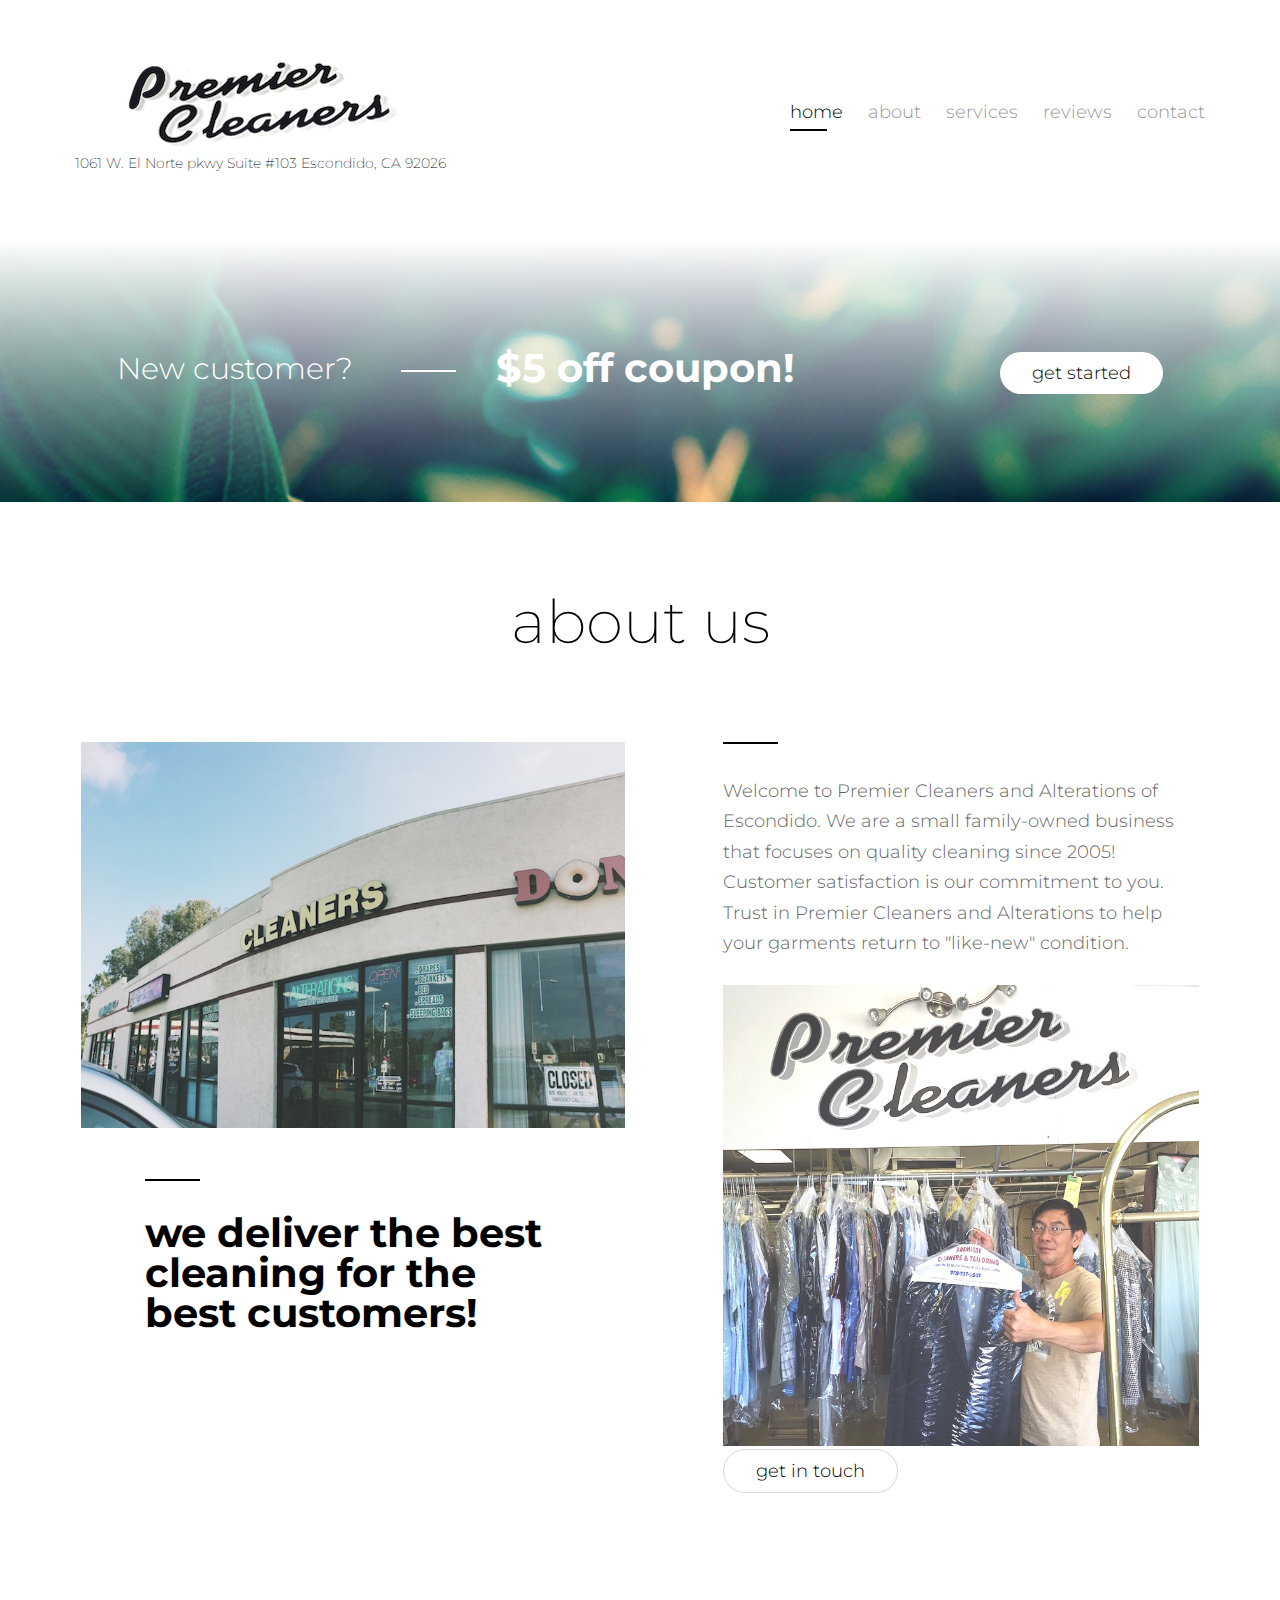
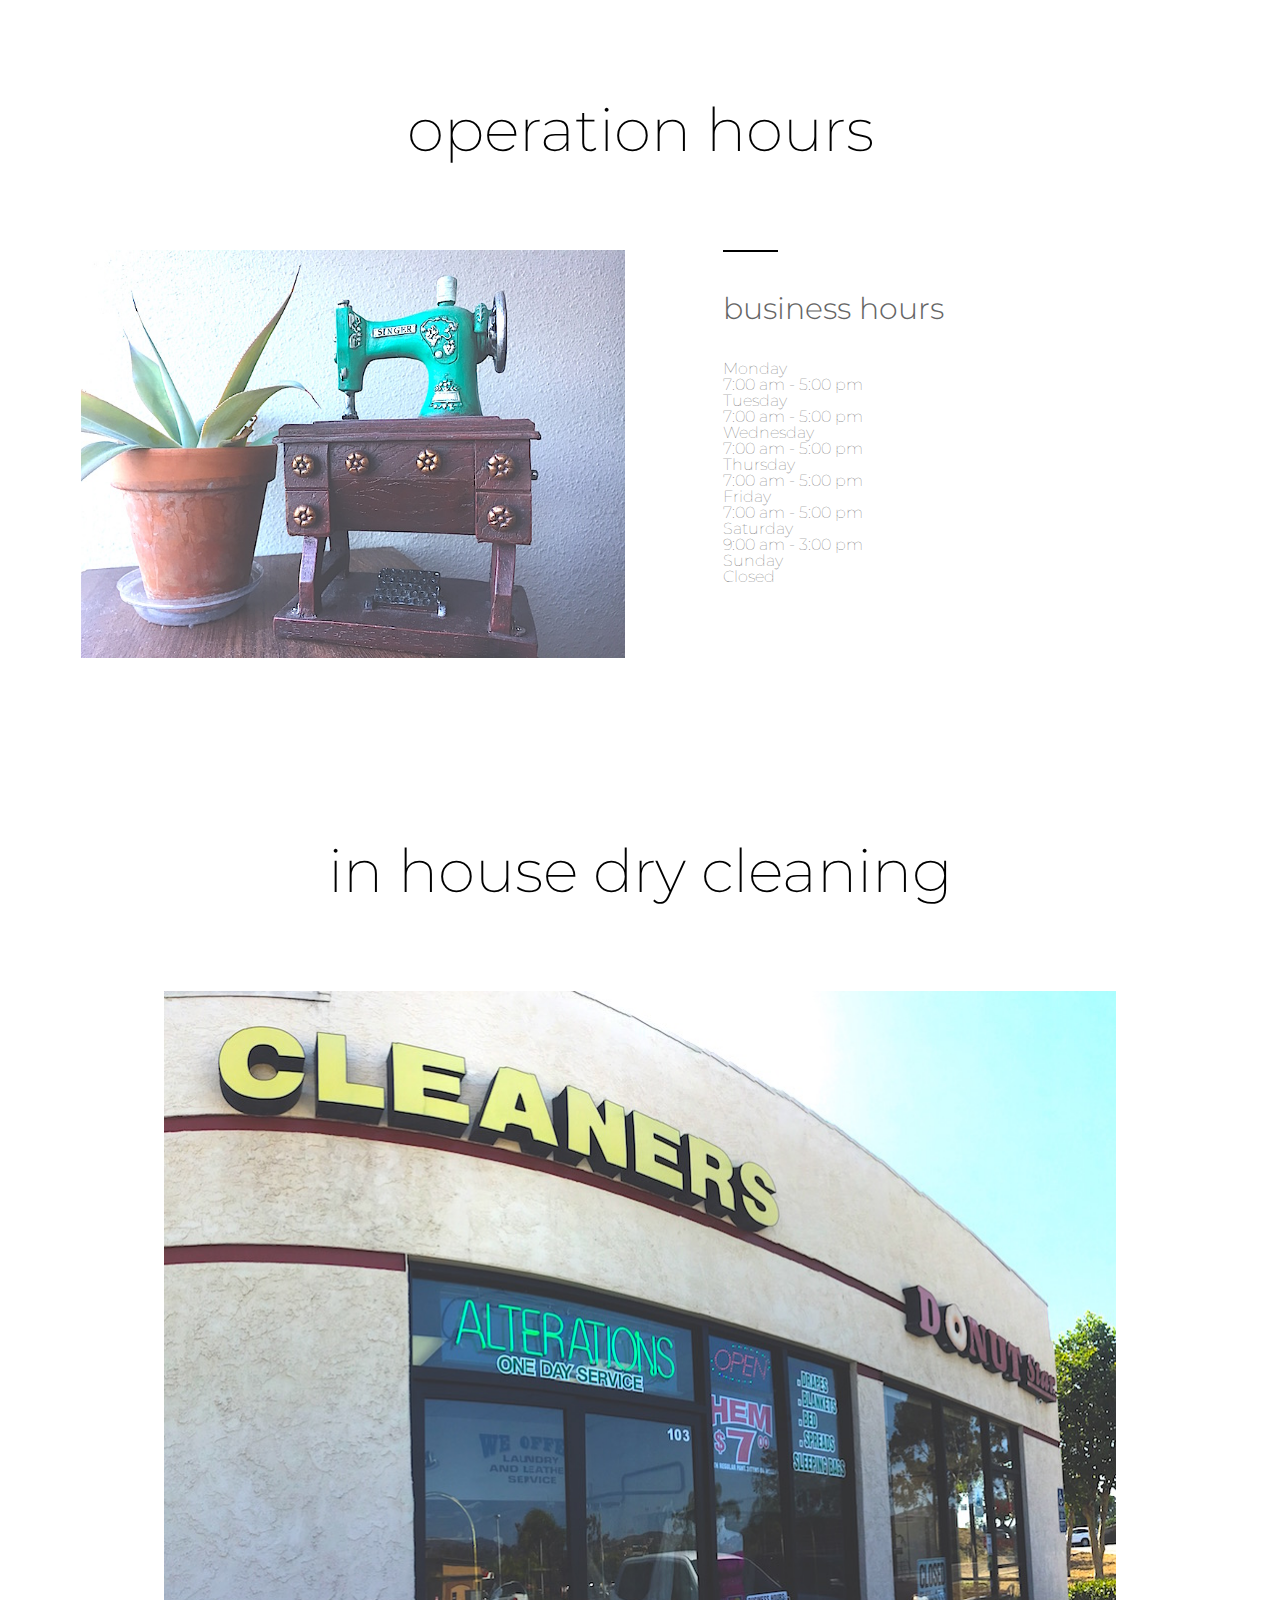
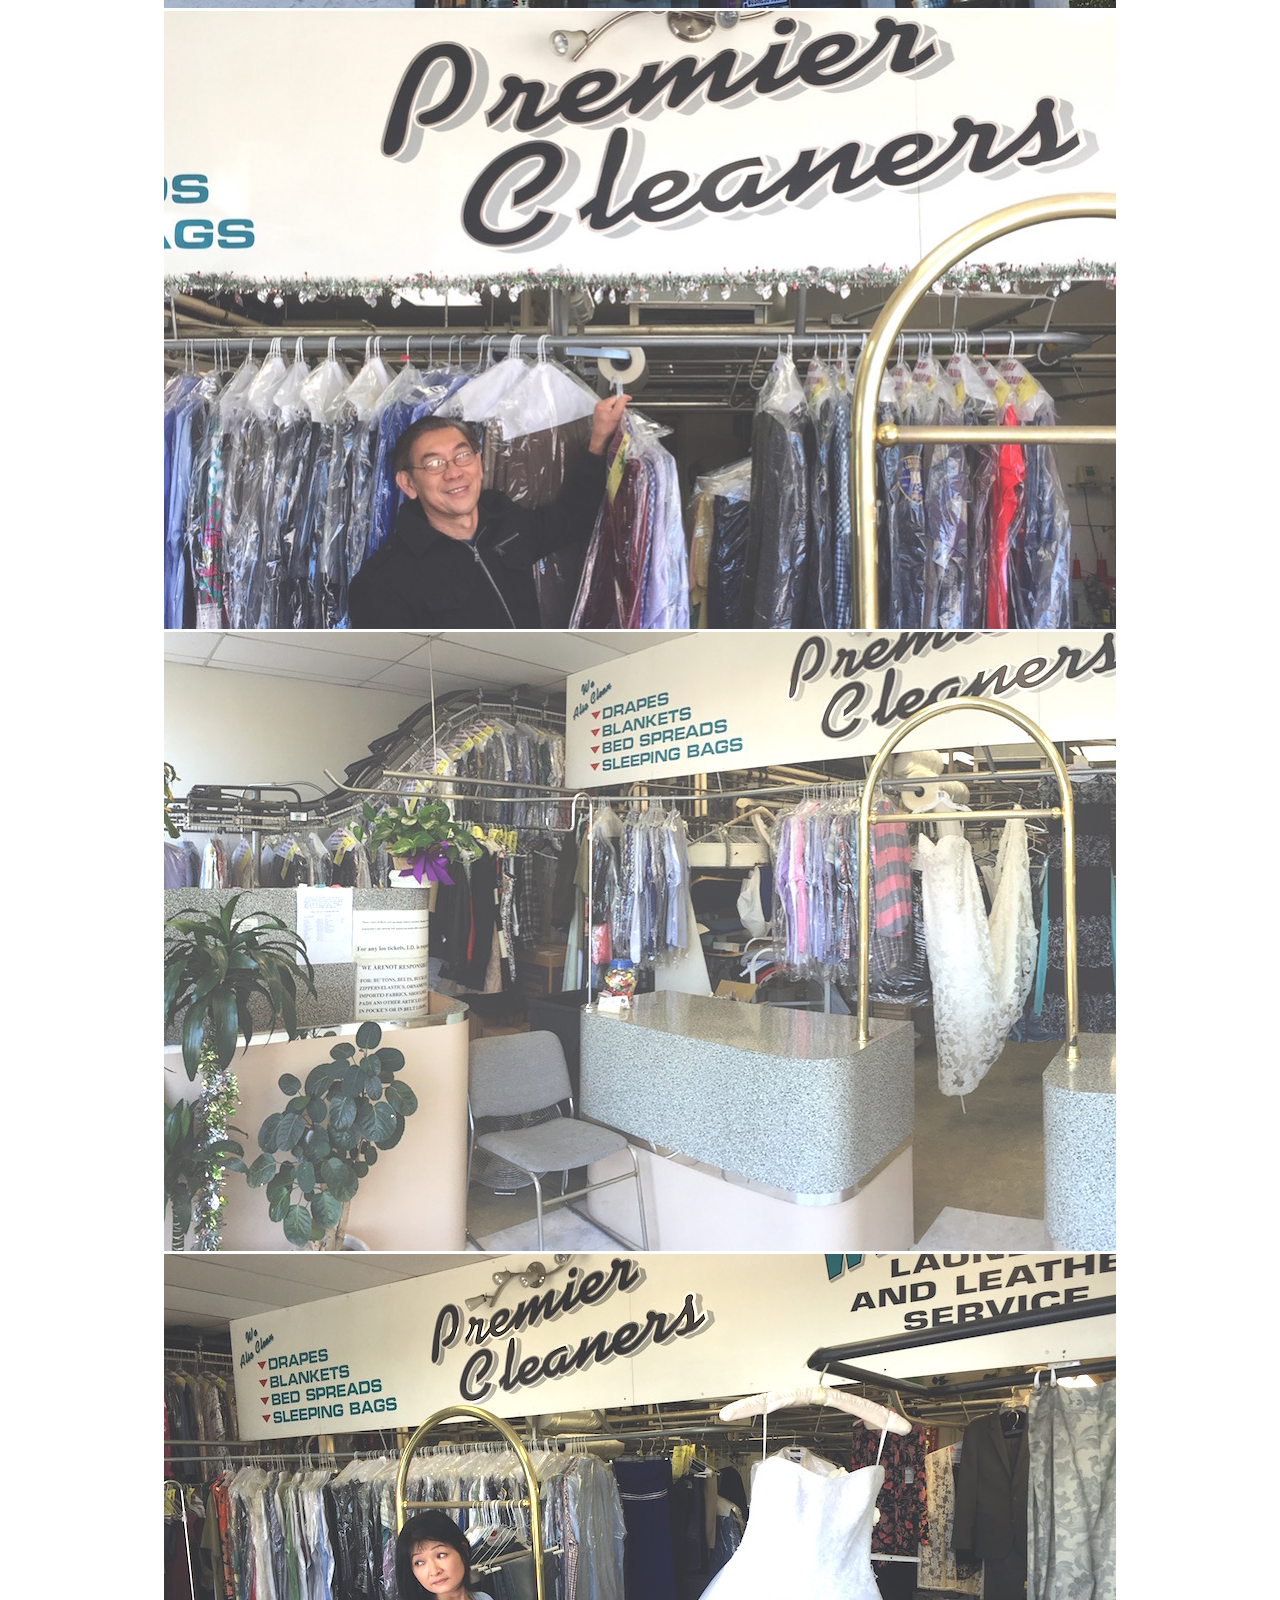
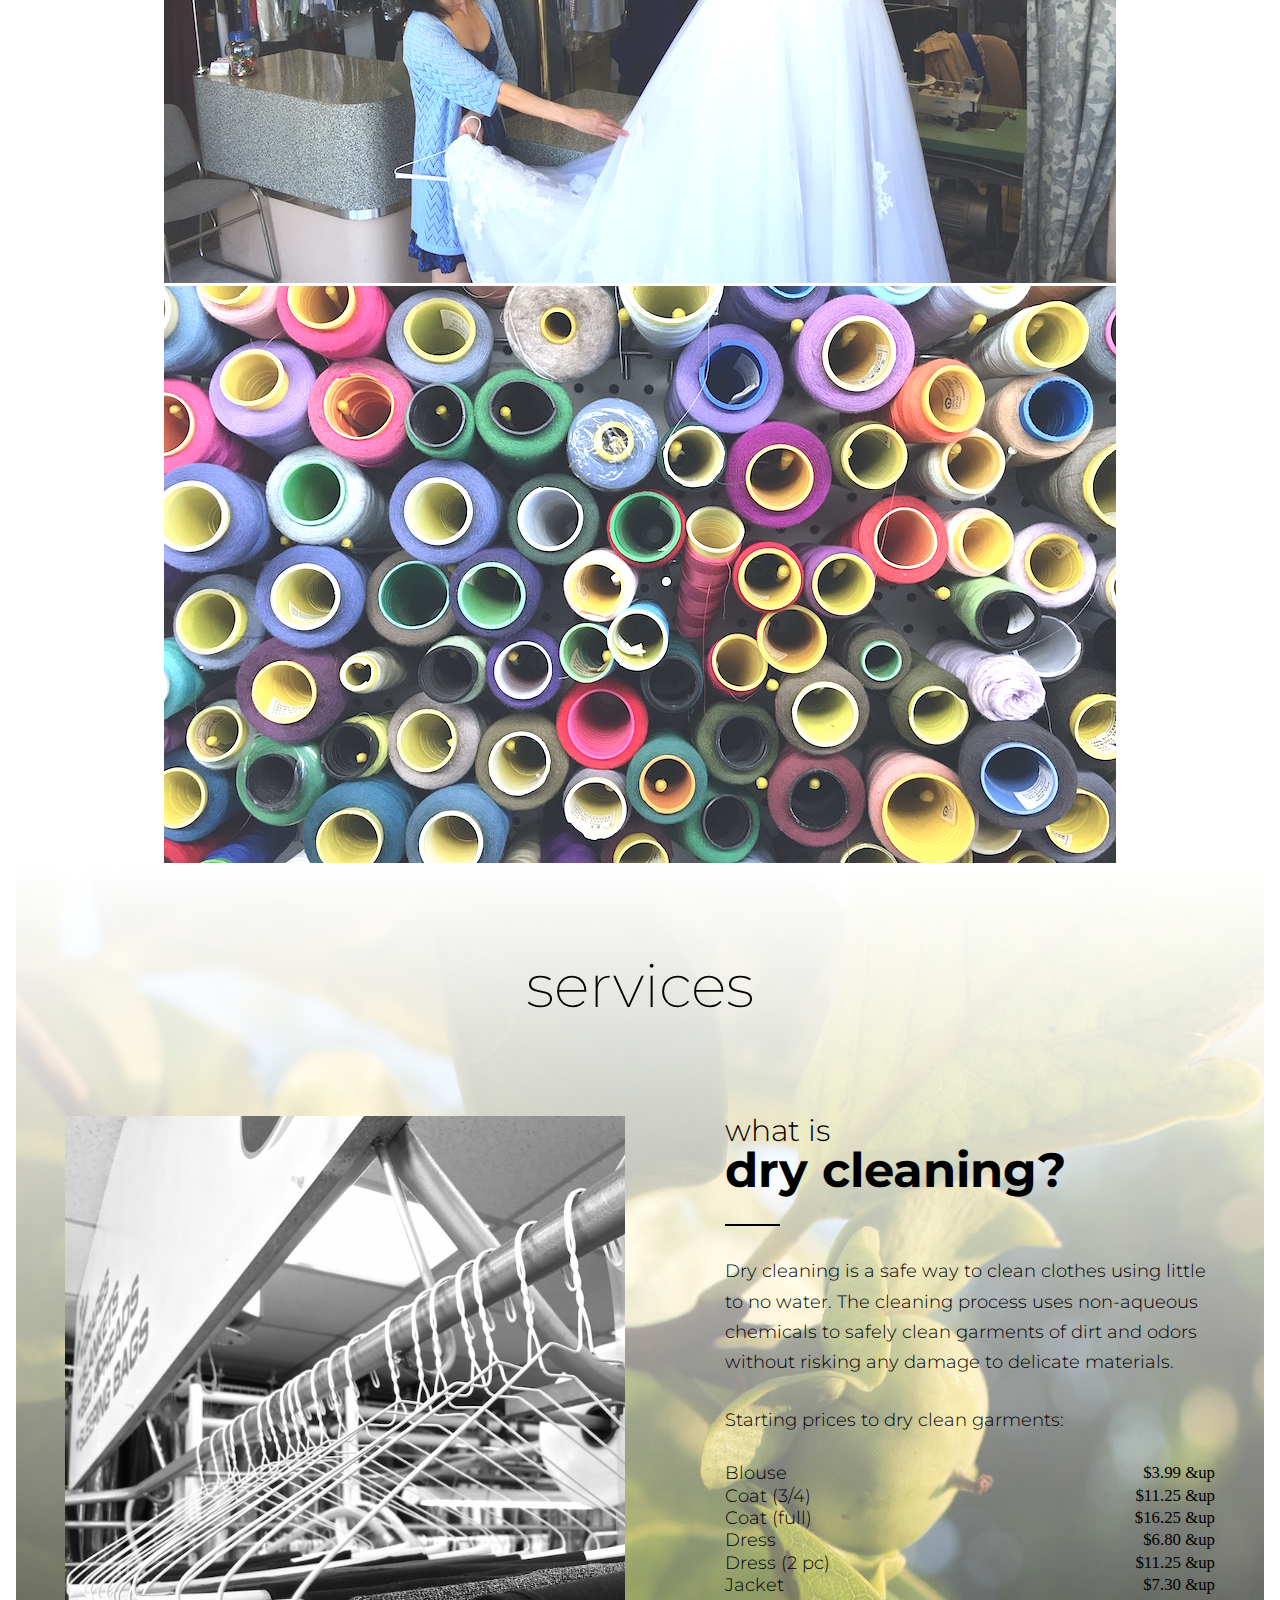
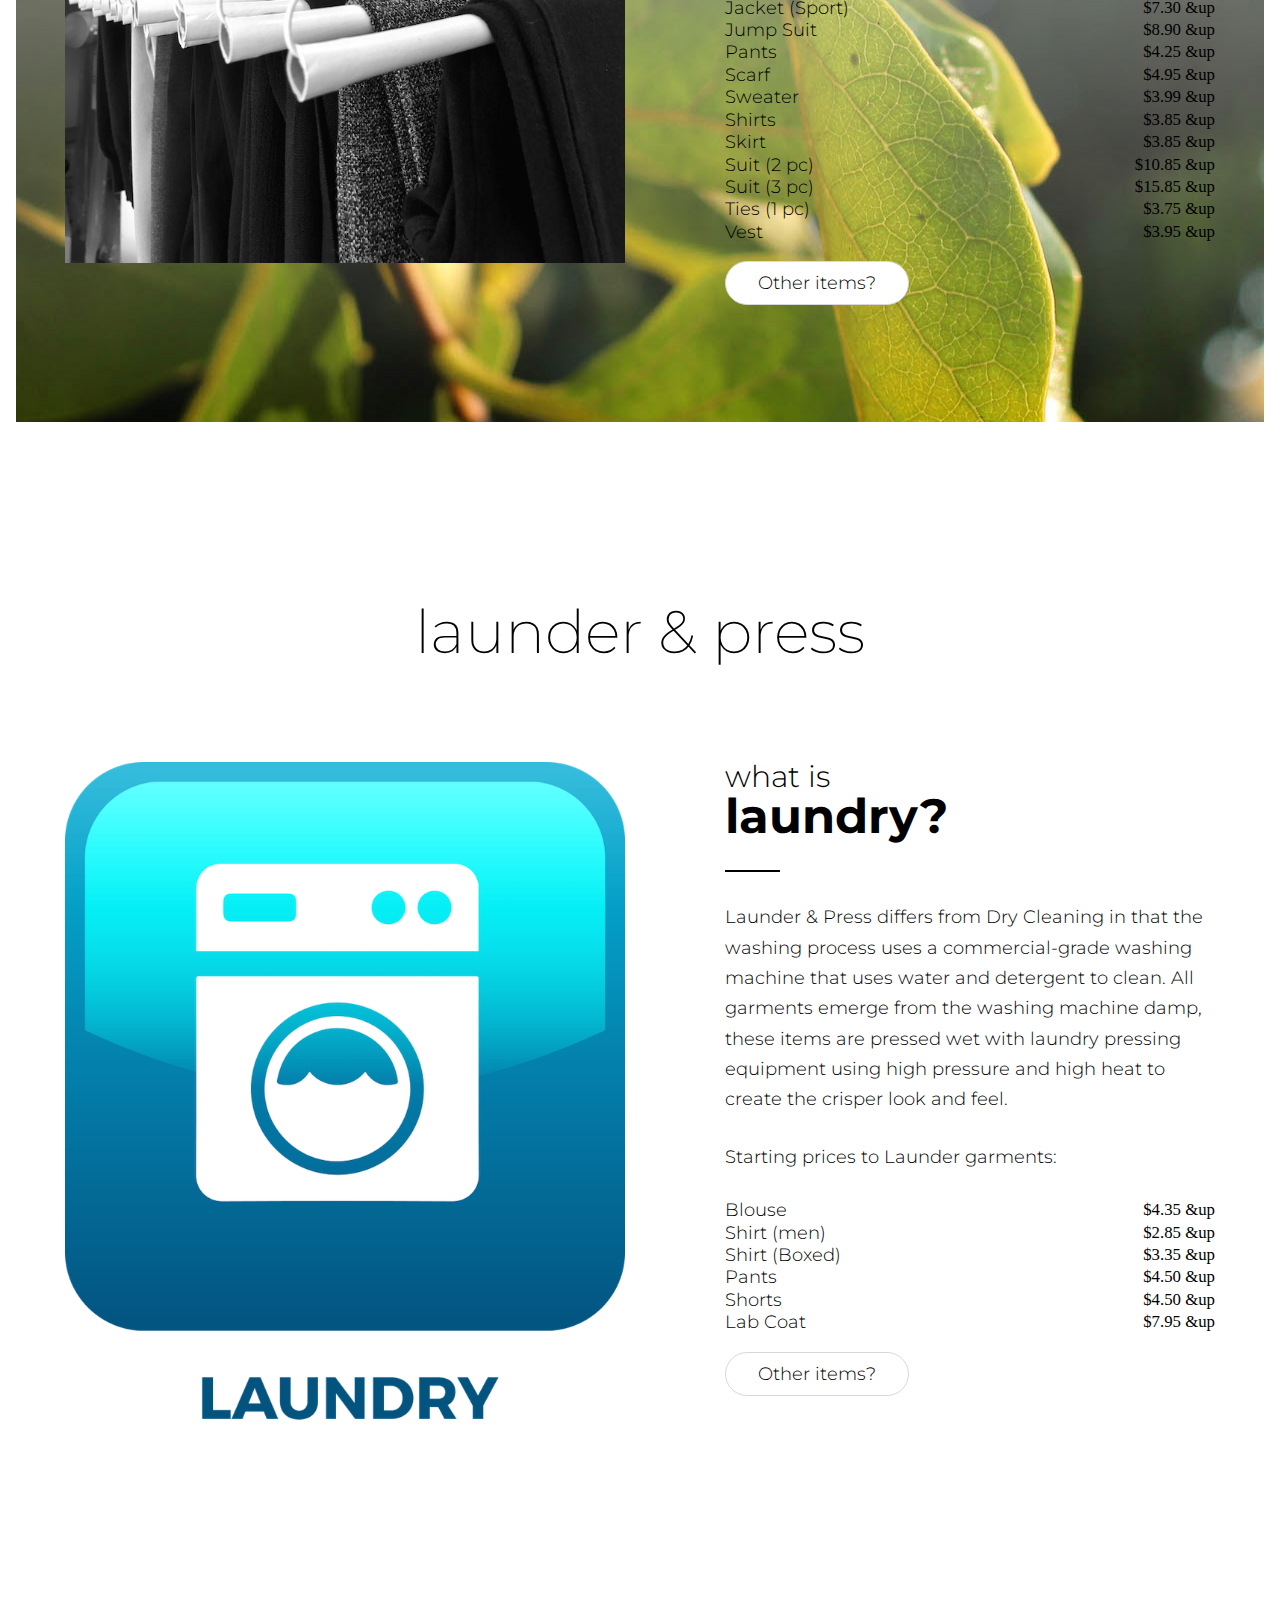
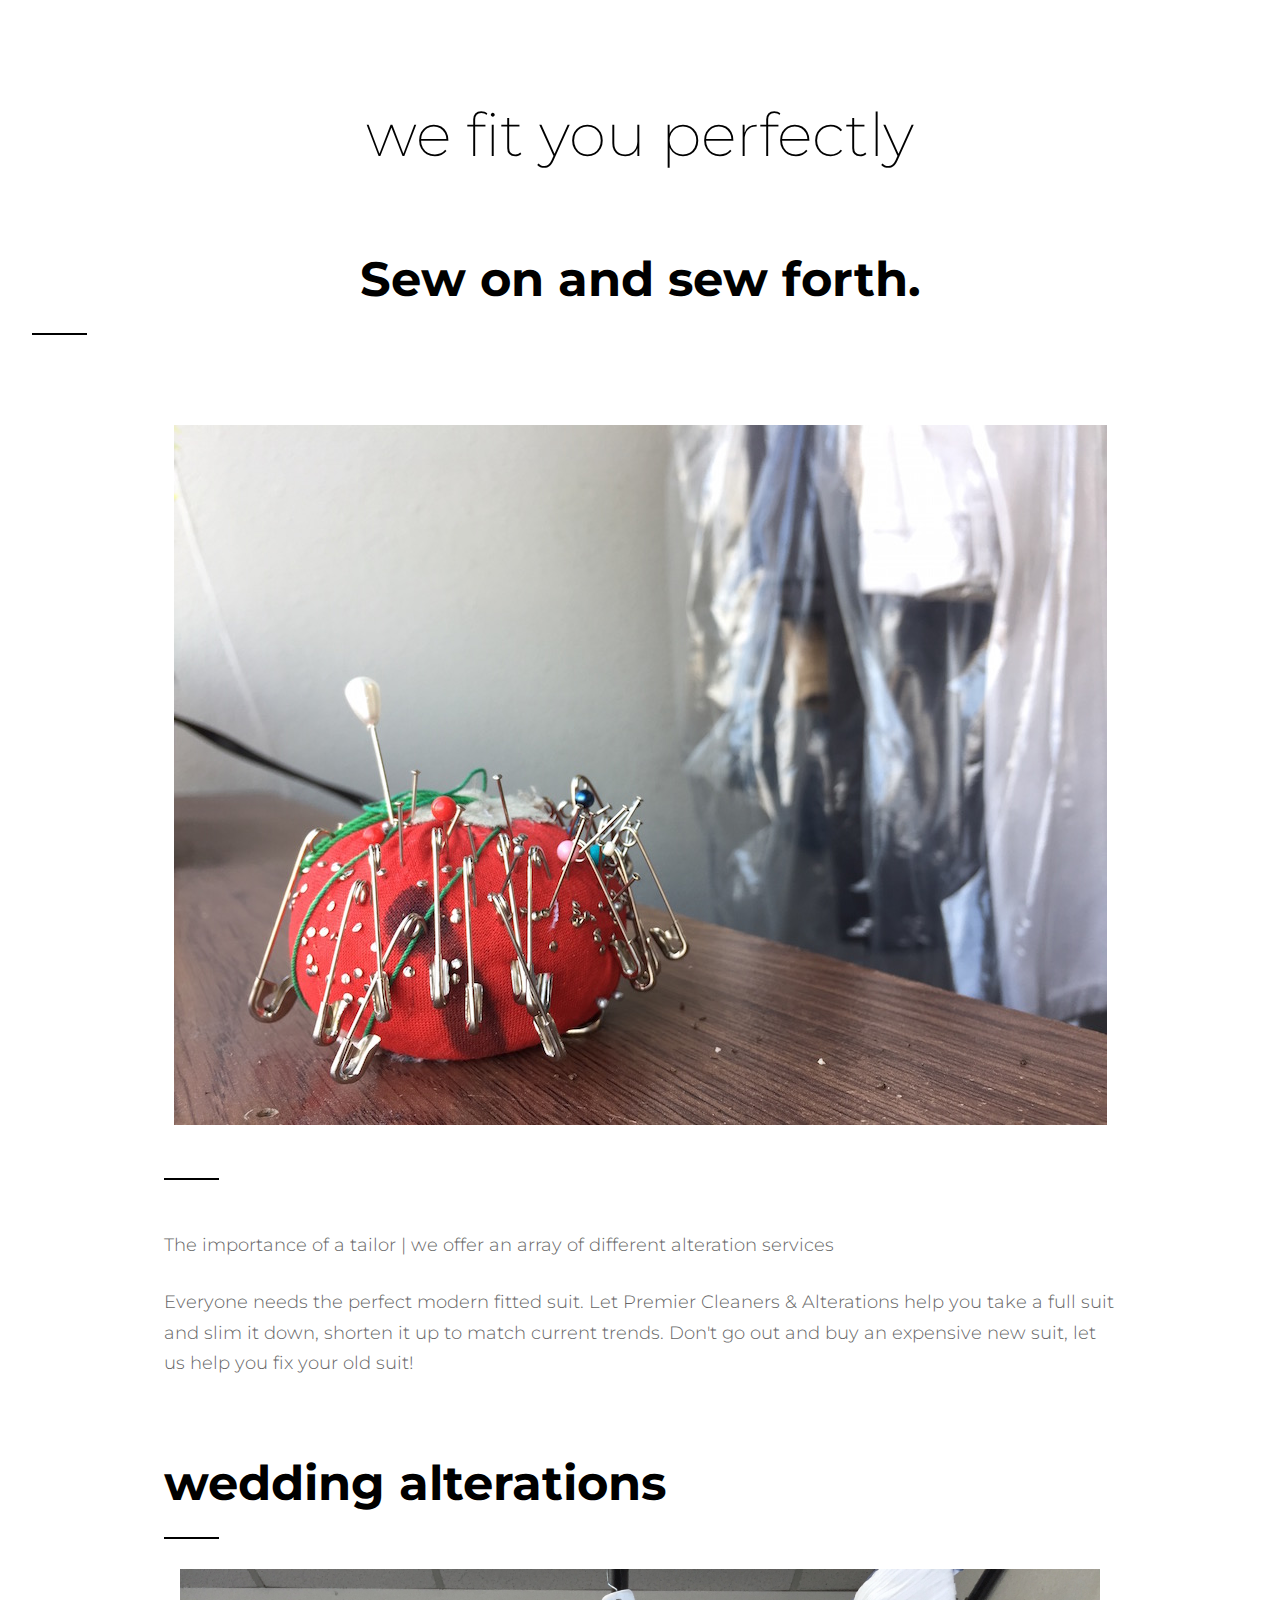
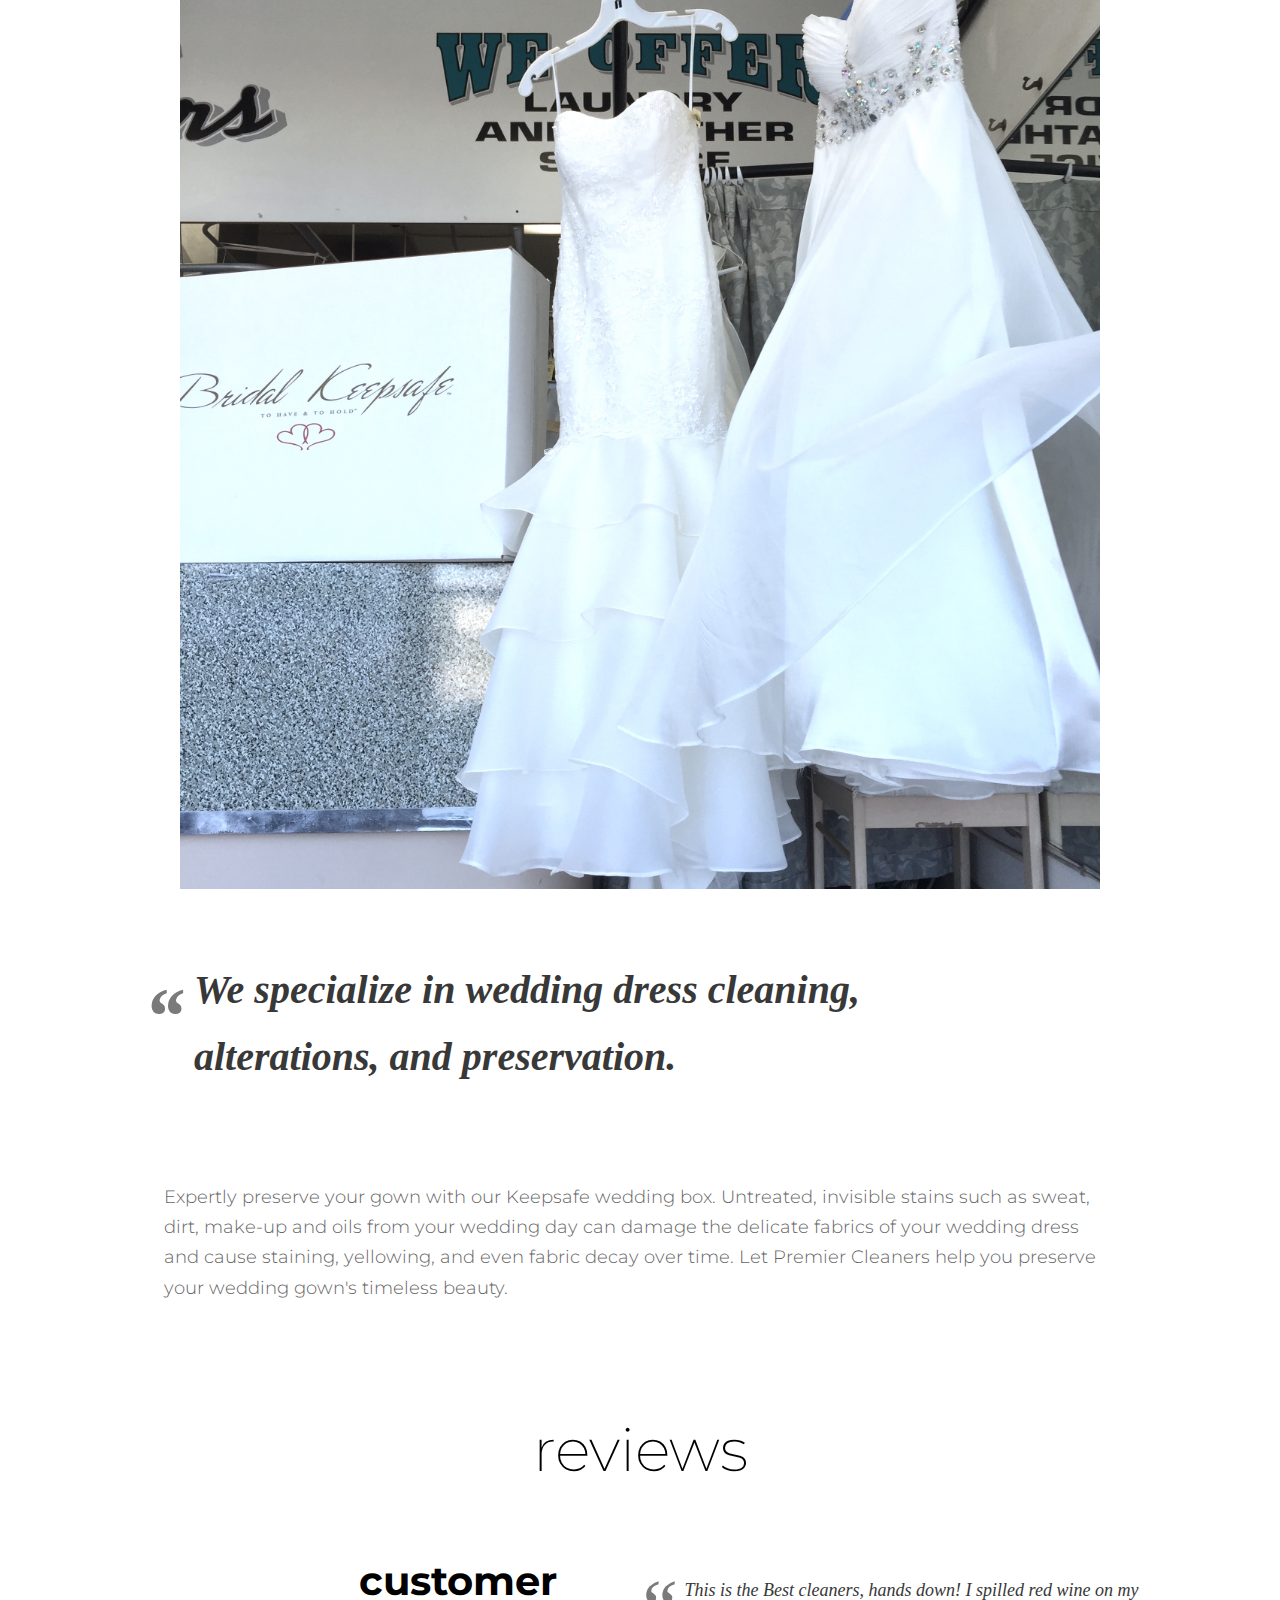
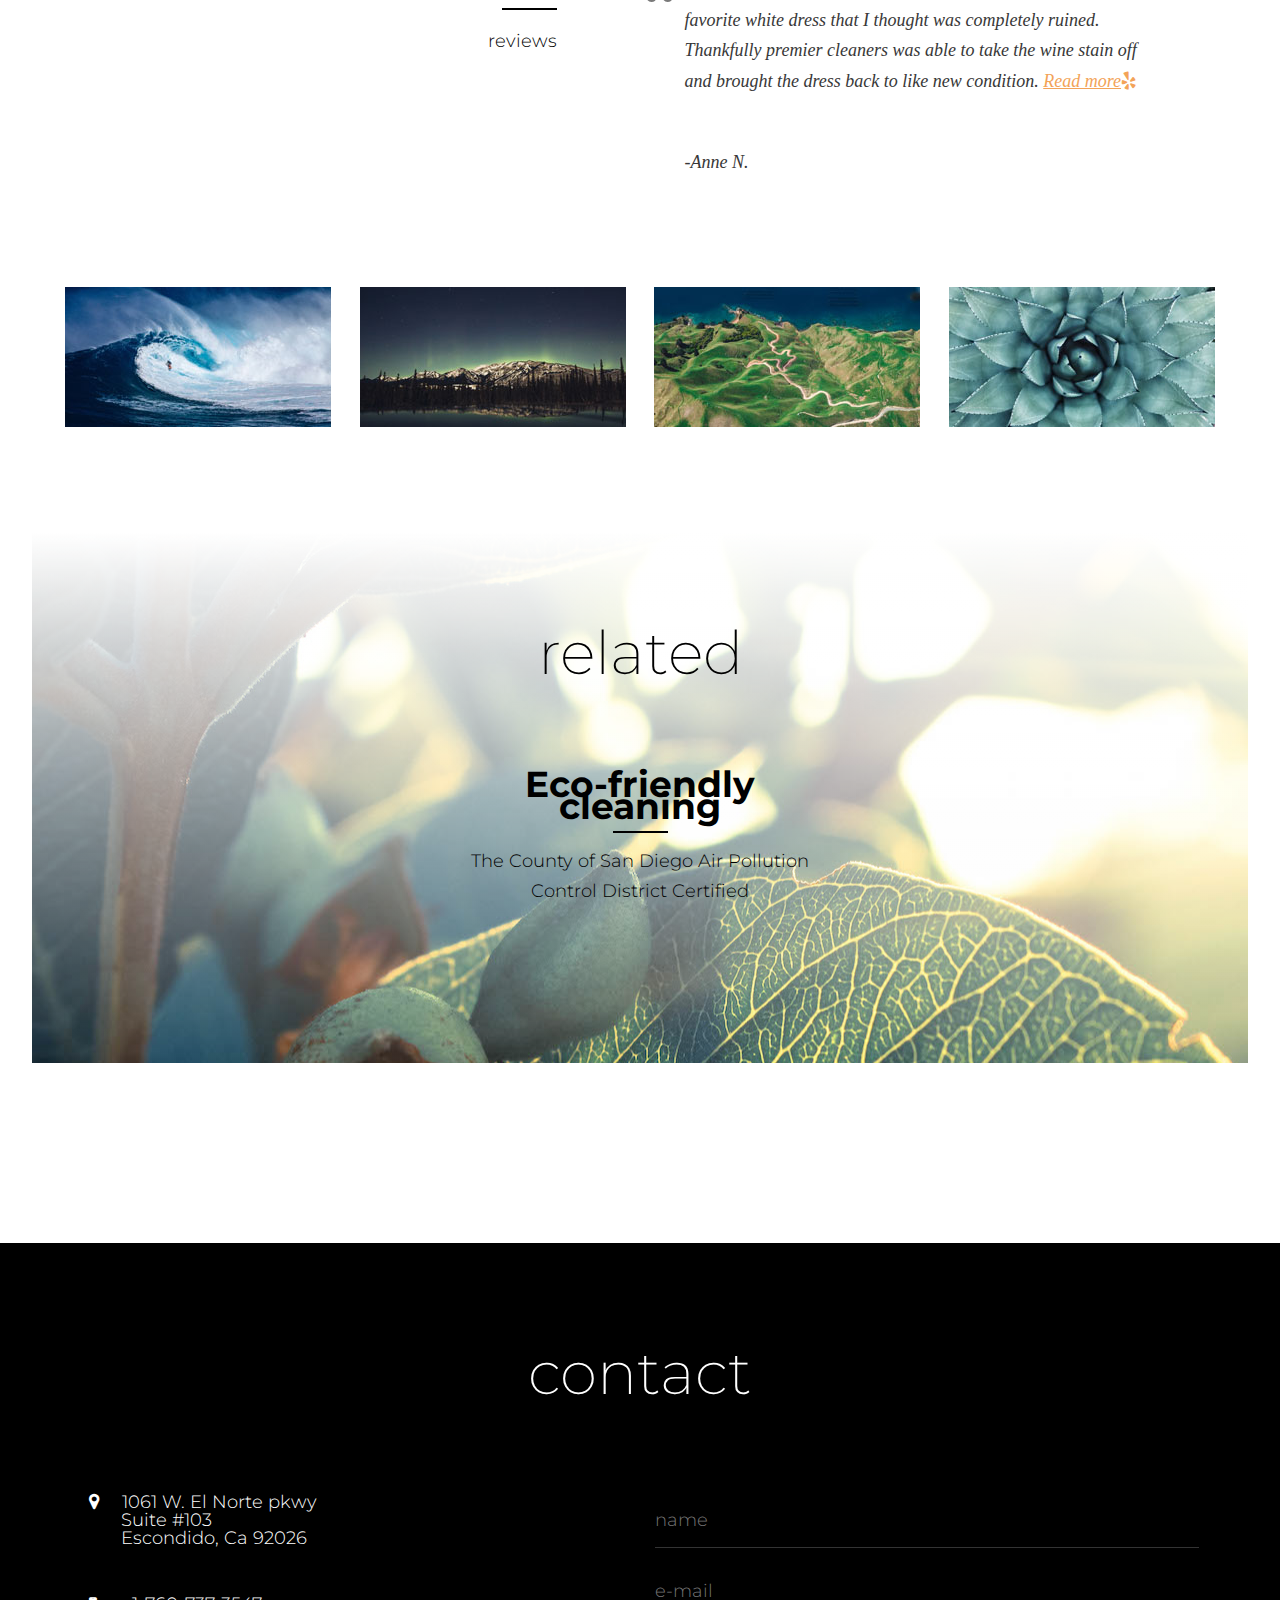
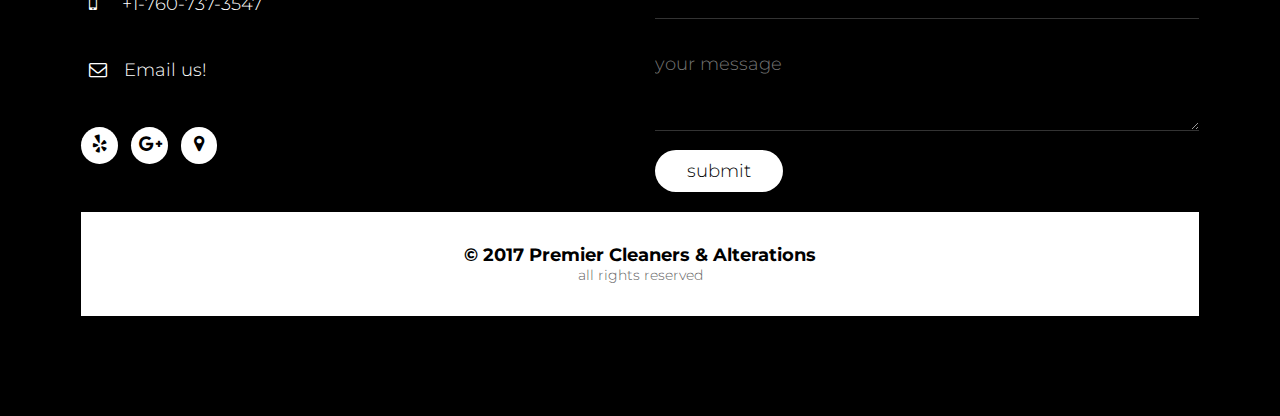
==== commit 239a8a0b: "fixed photo loading error" ====
--- a/index.html
+++ b/index.html
@@ -92,7 +92,7 @@
 				<div class="graphic">
 					<!-- The graphic for this column should be 750px wide -->
 					<figure>
-						<img src="images/design.jpg" alt="Premier cleaners sewing aesthetics">
+						<img src="images/premiercleaners.jpg" alt="Premier cleaners sewing machine aesthetics">
 					</figure>
 				</div>
 				<!-- Text content -->
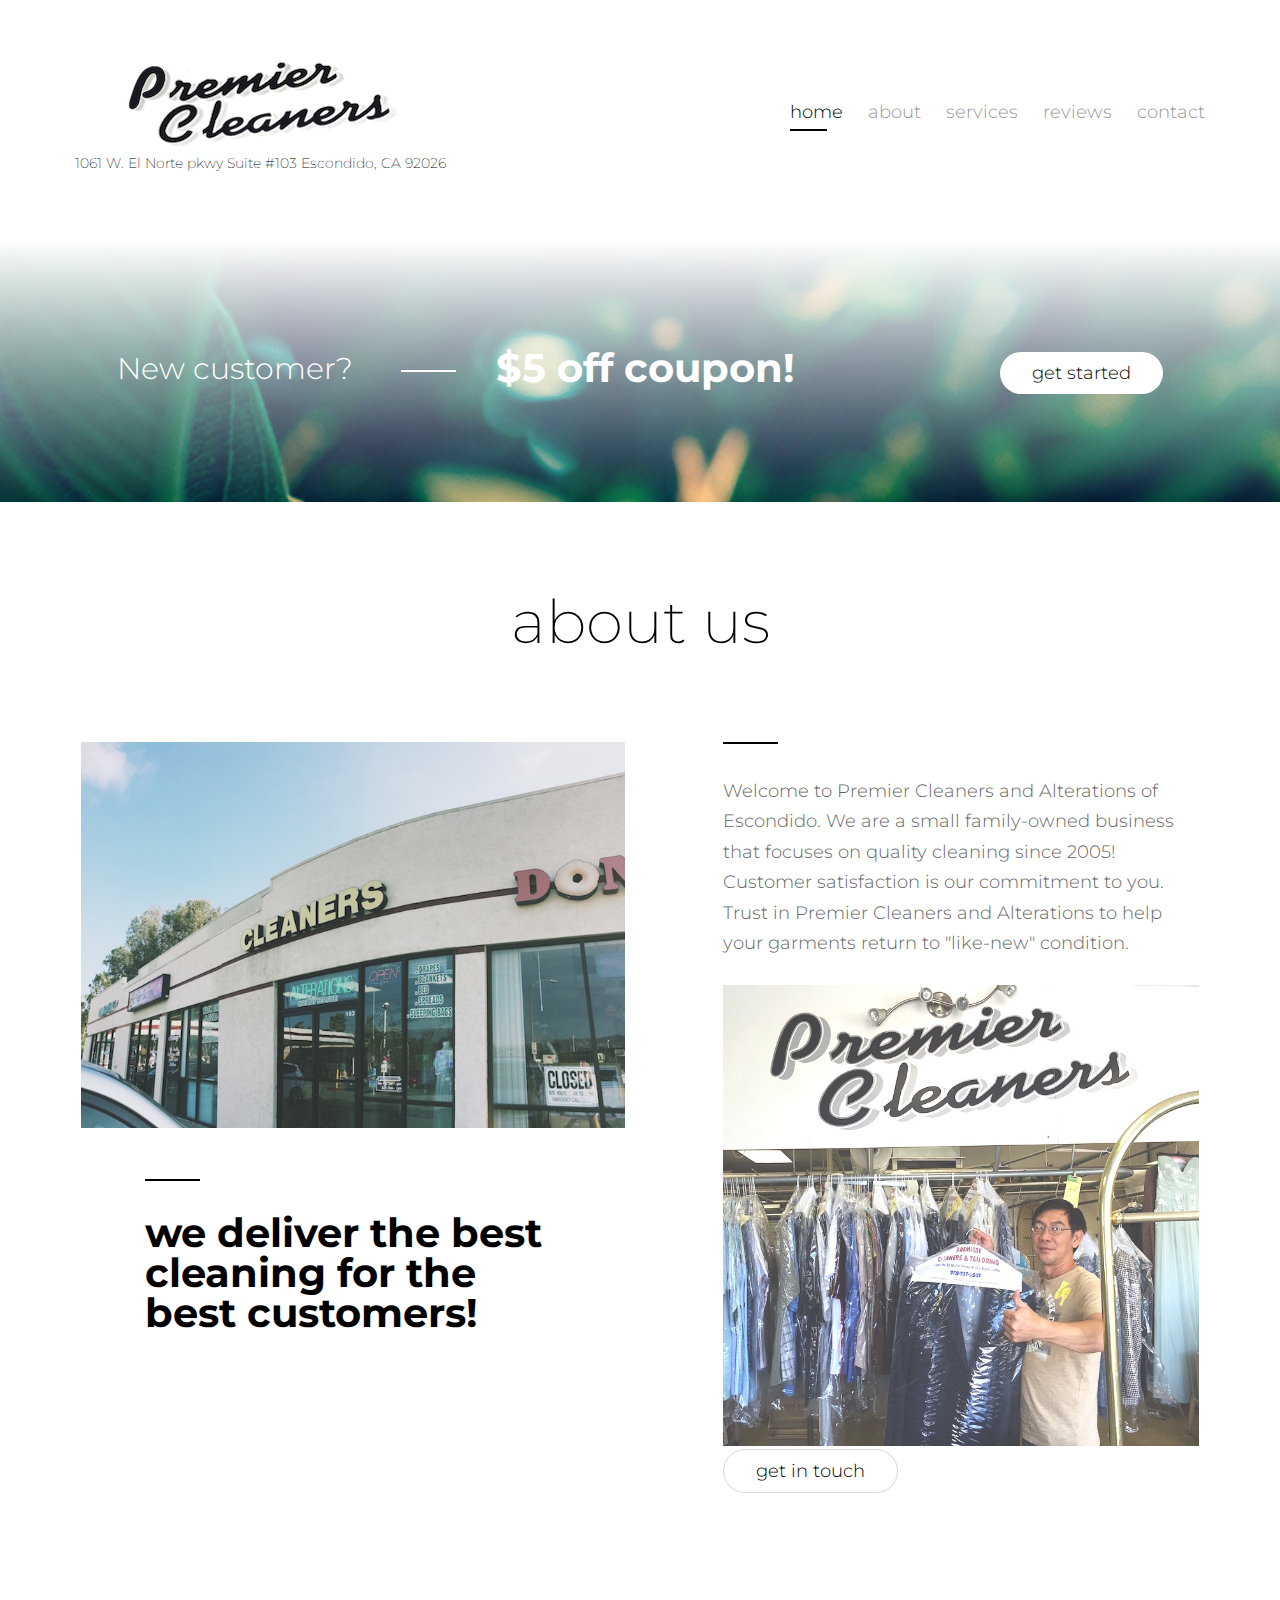
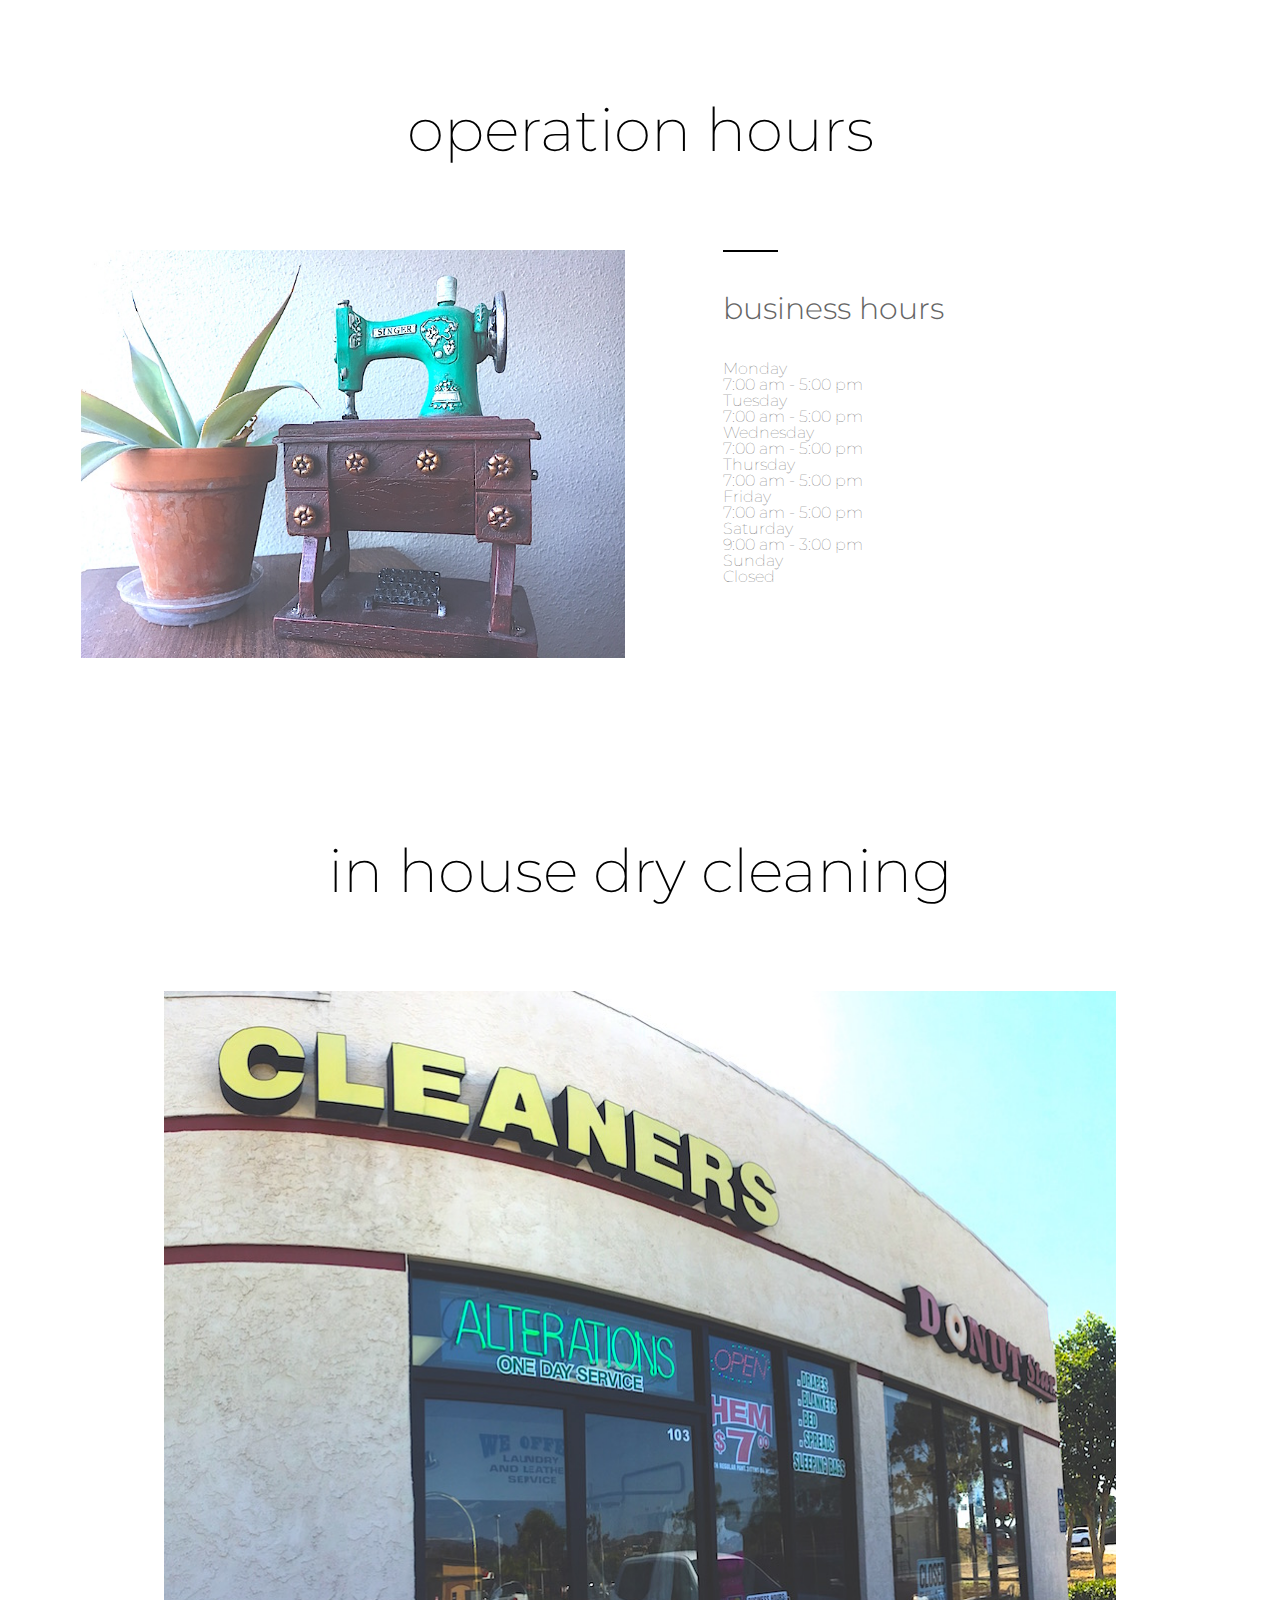
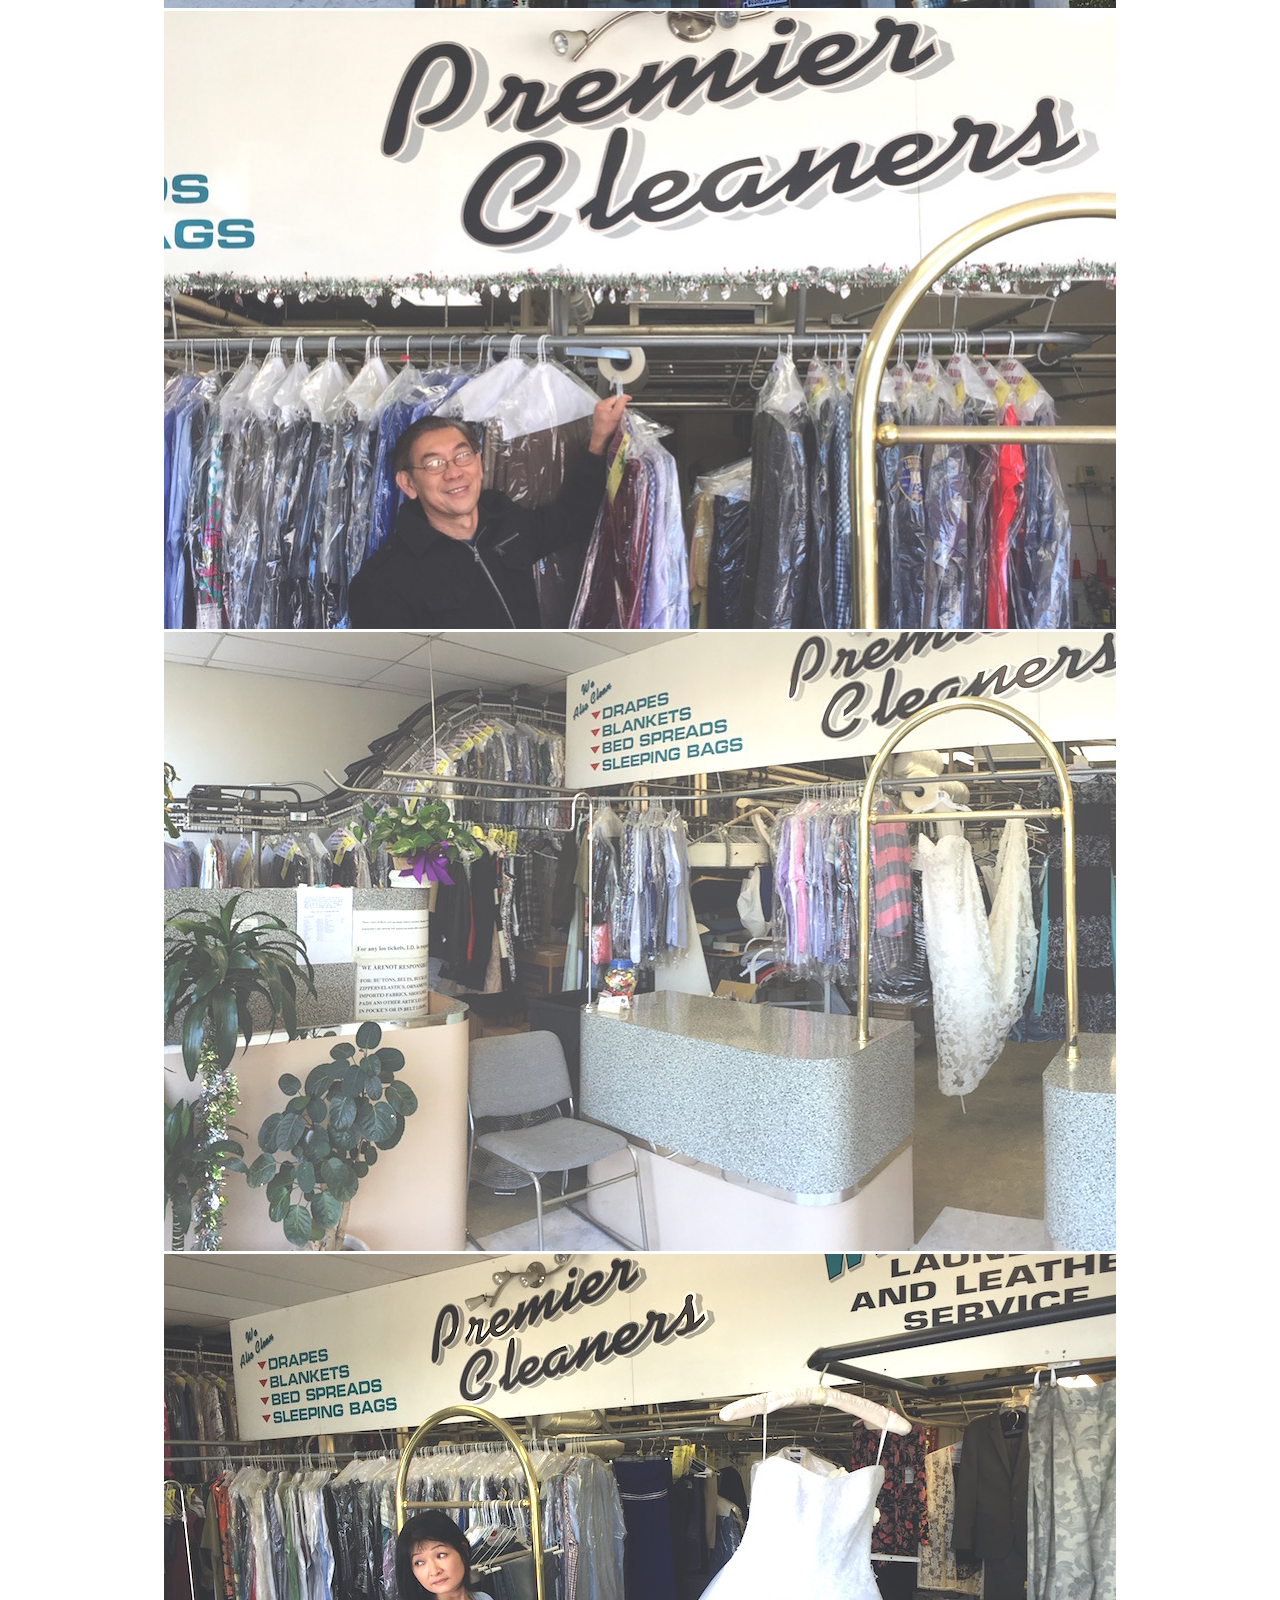
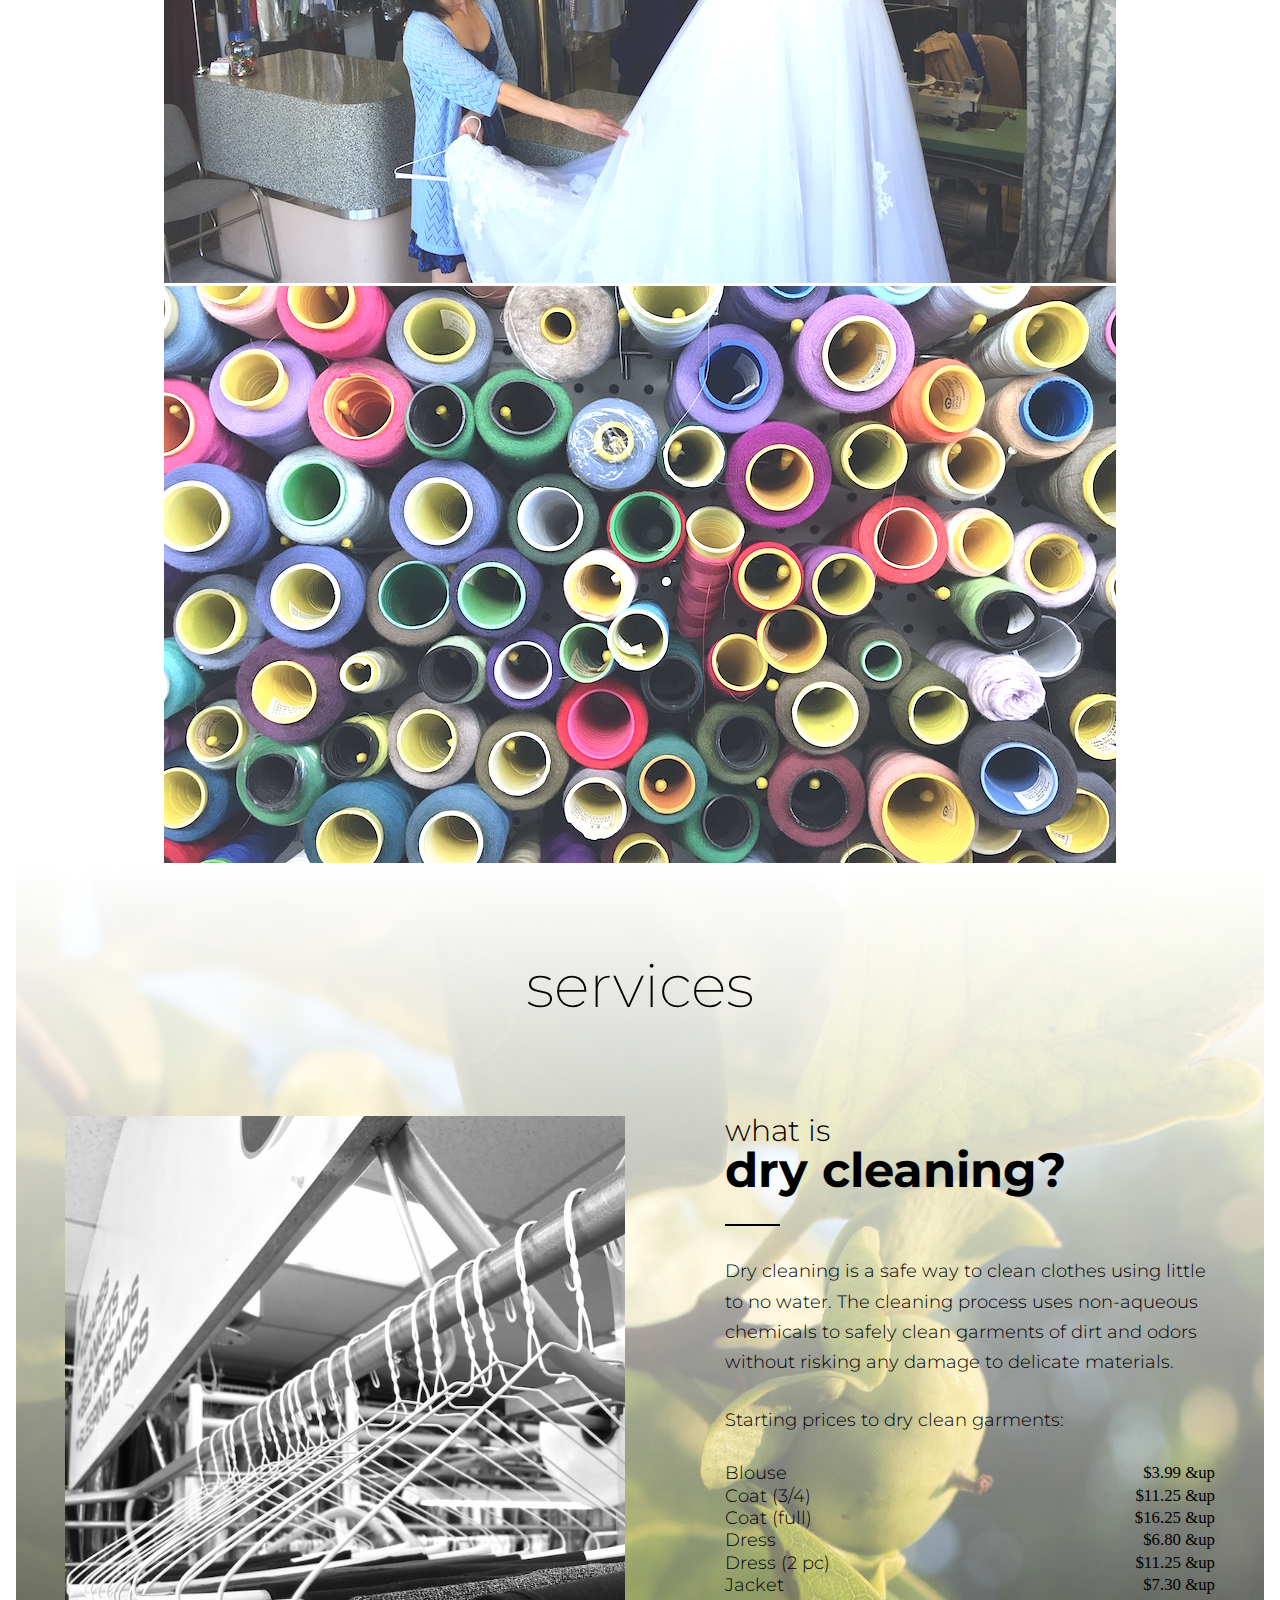
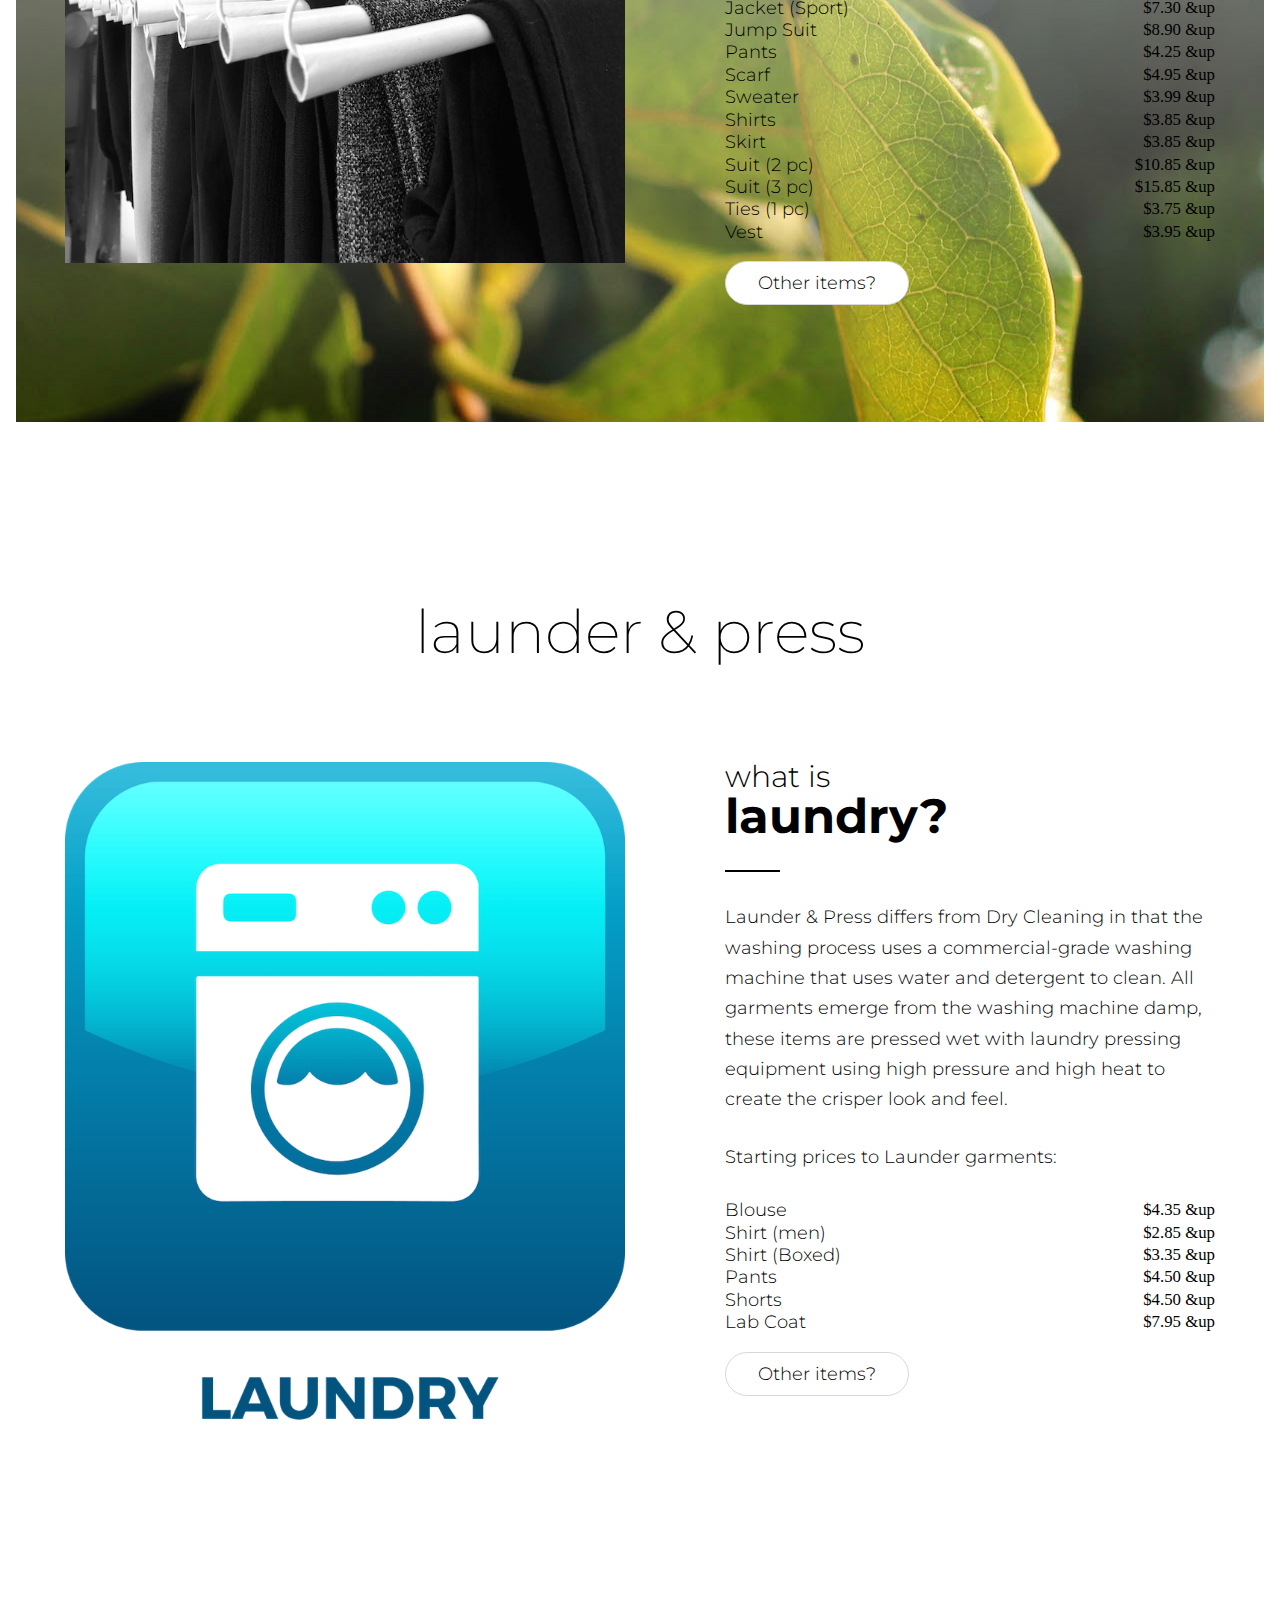
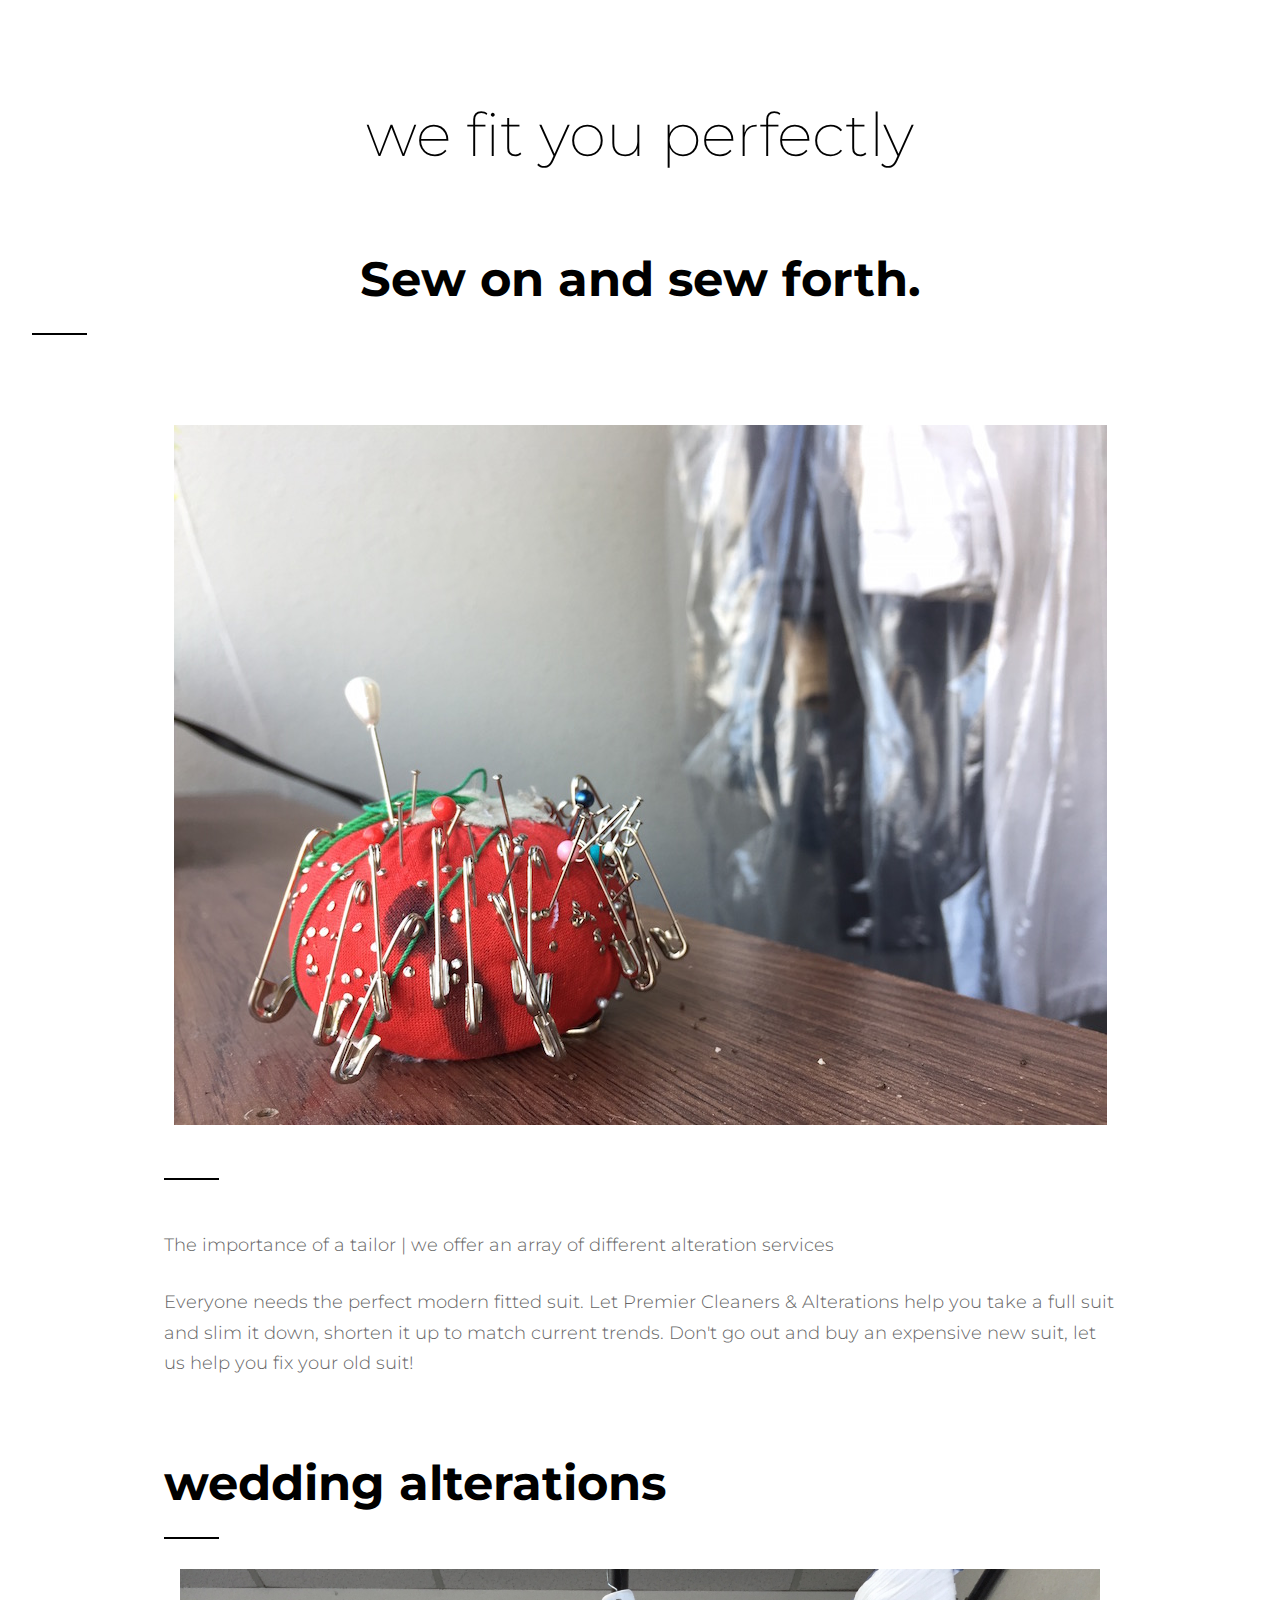
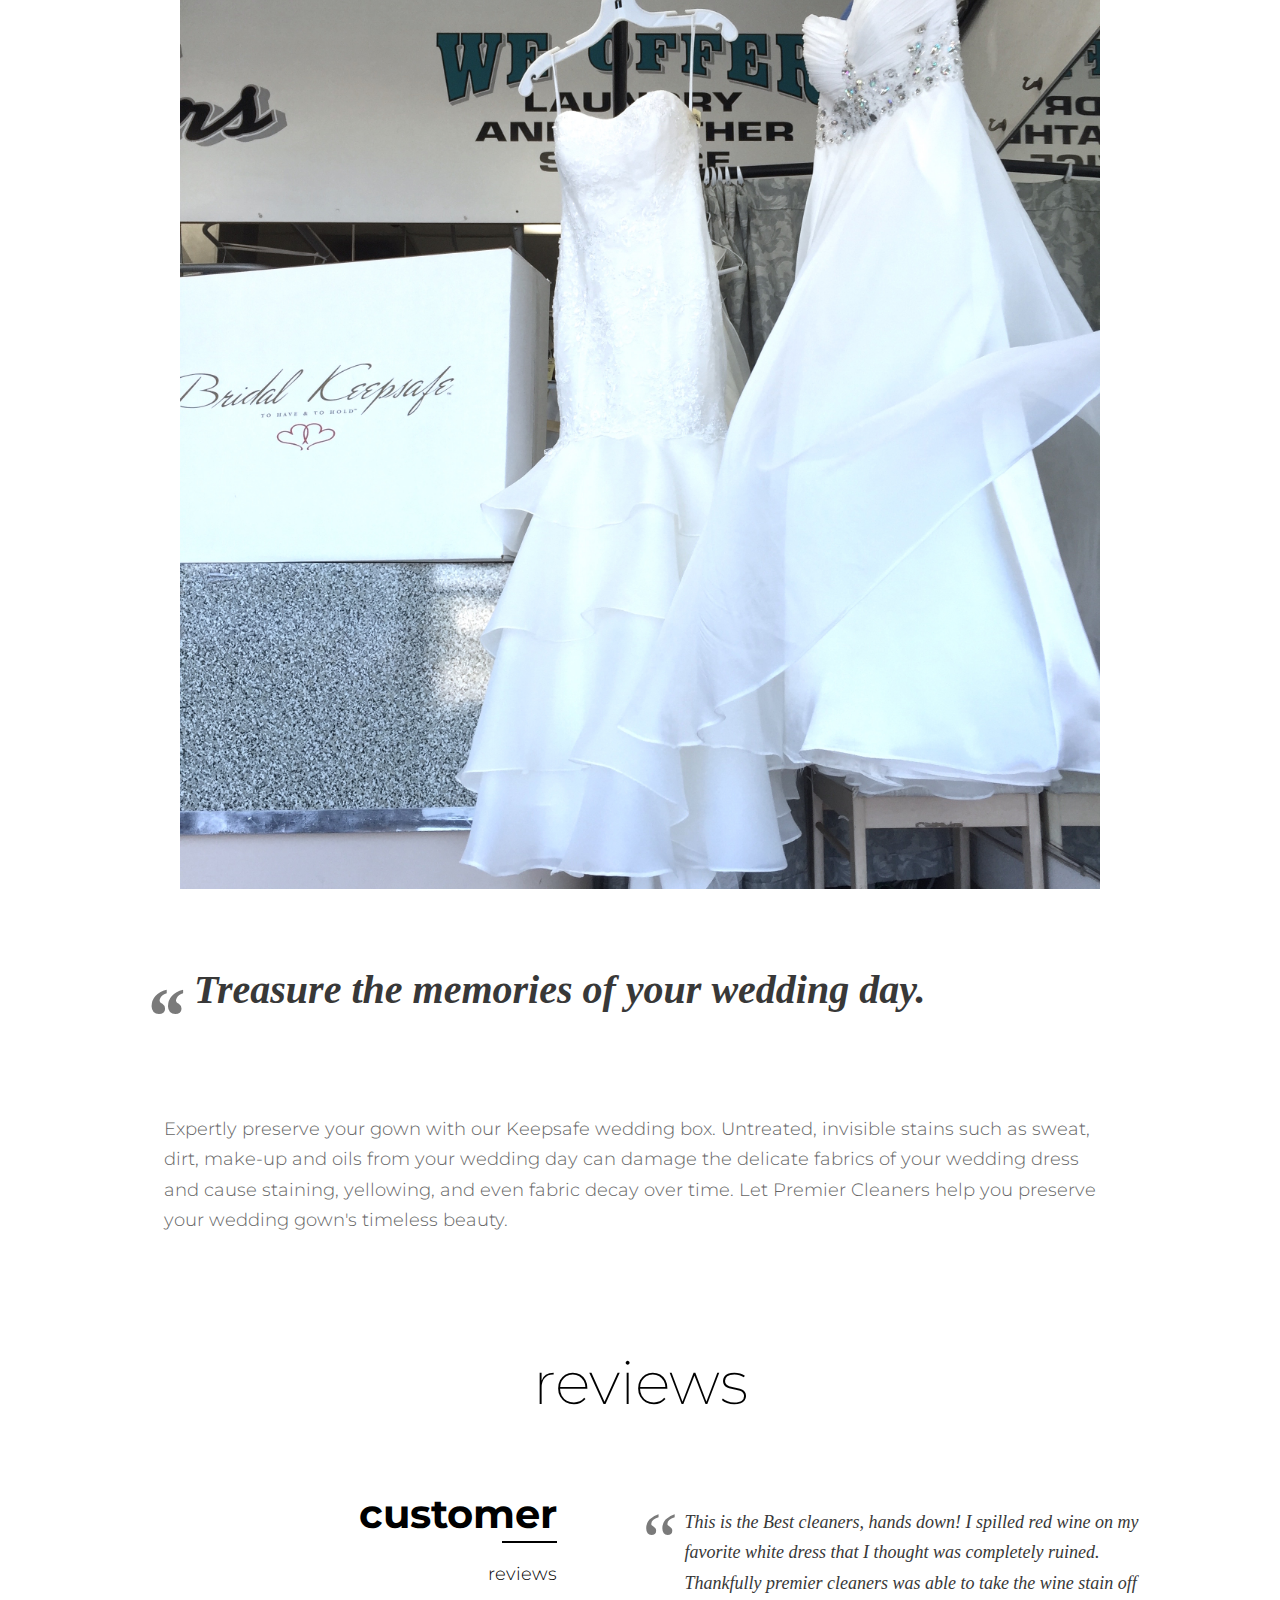
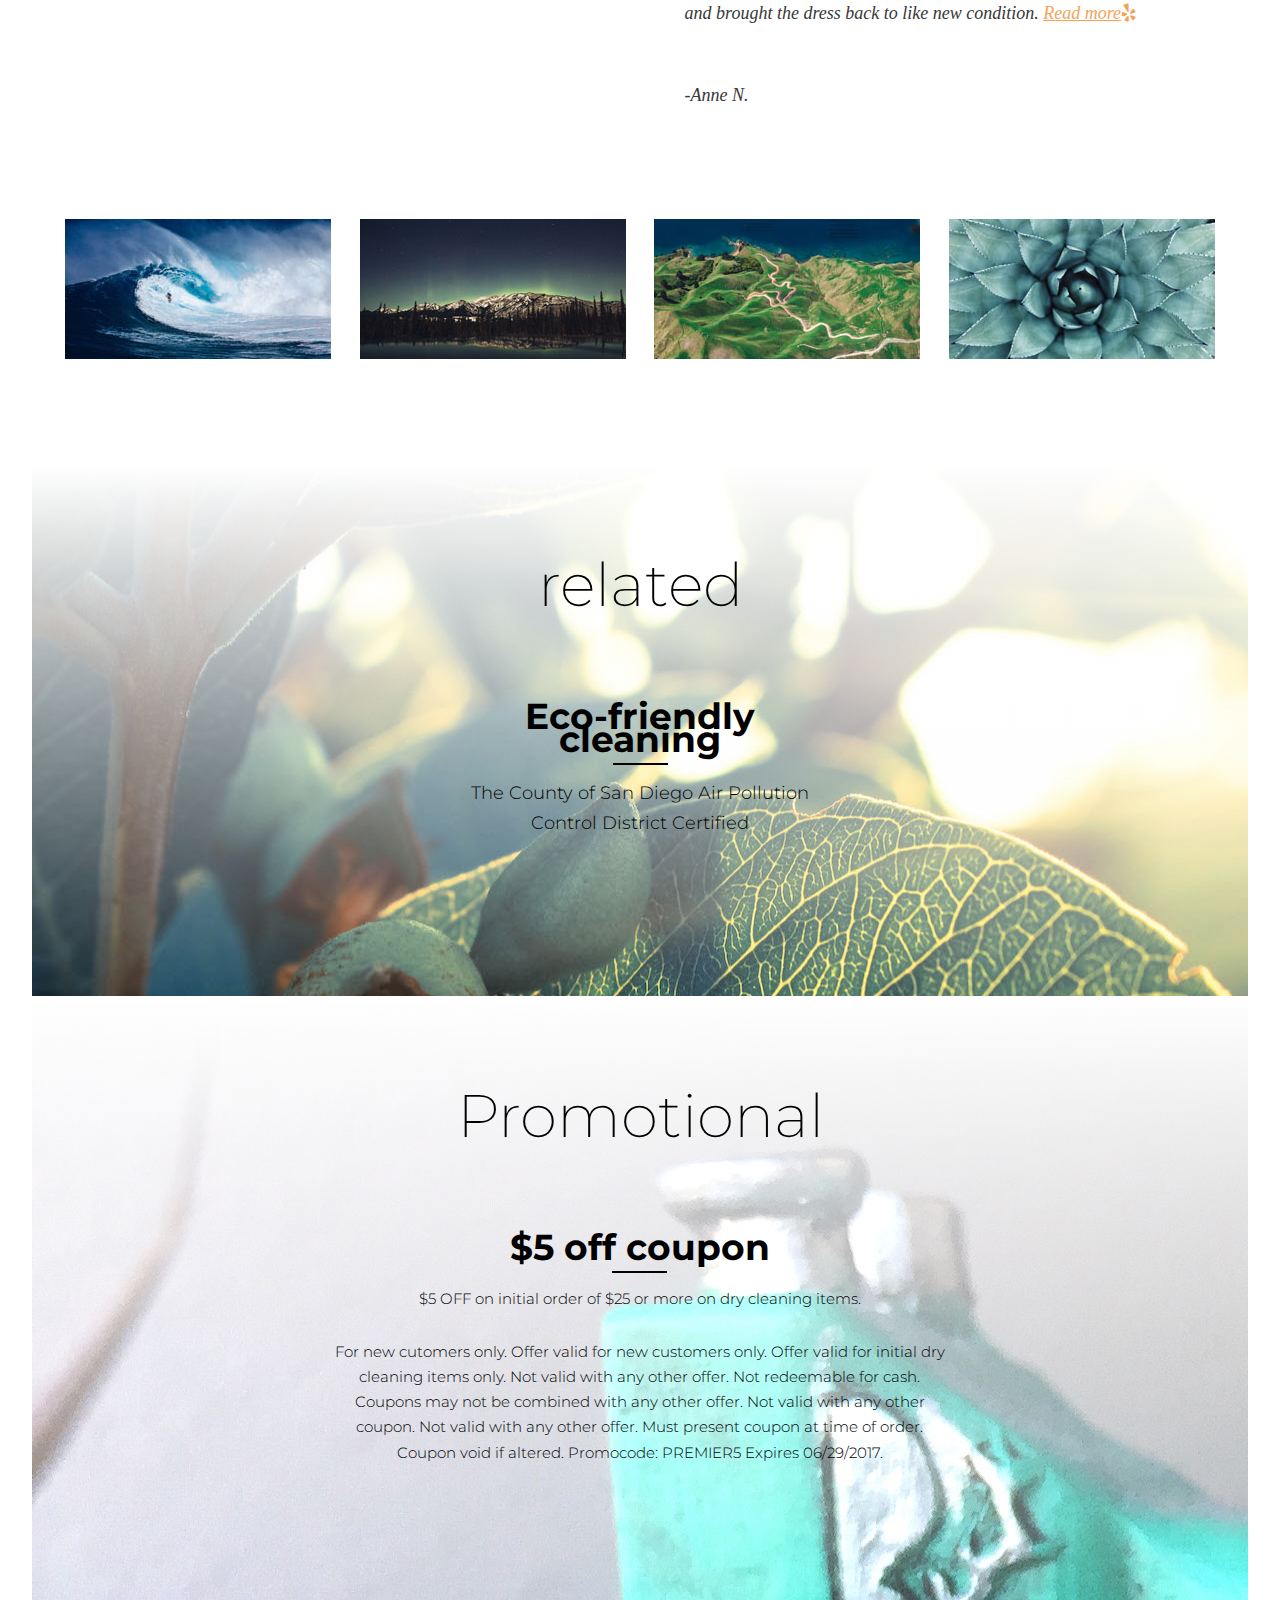
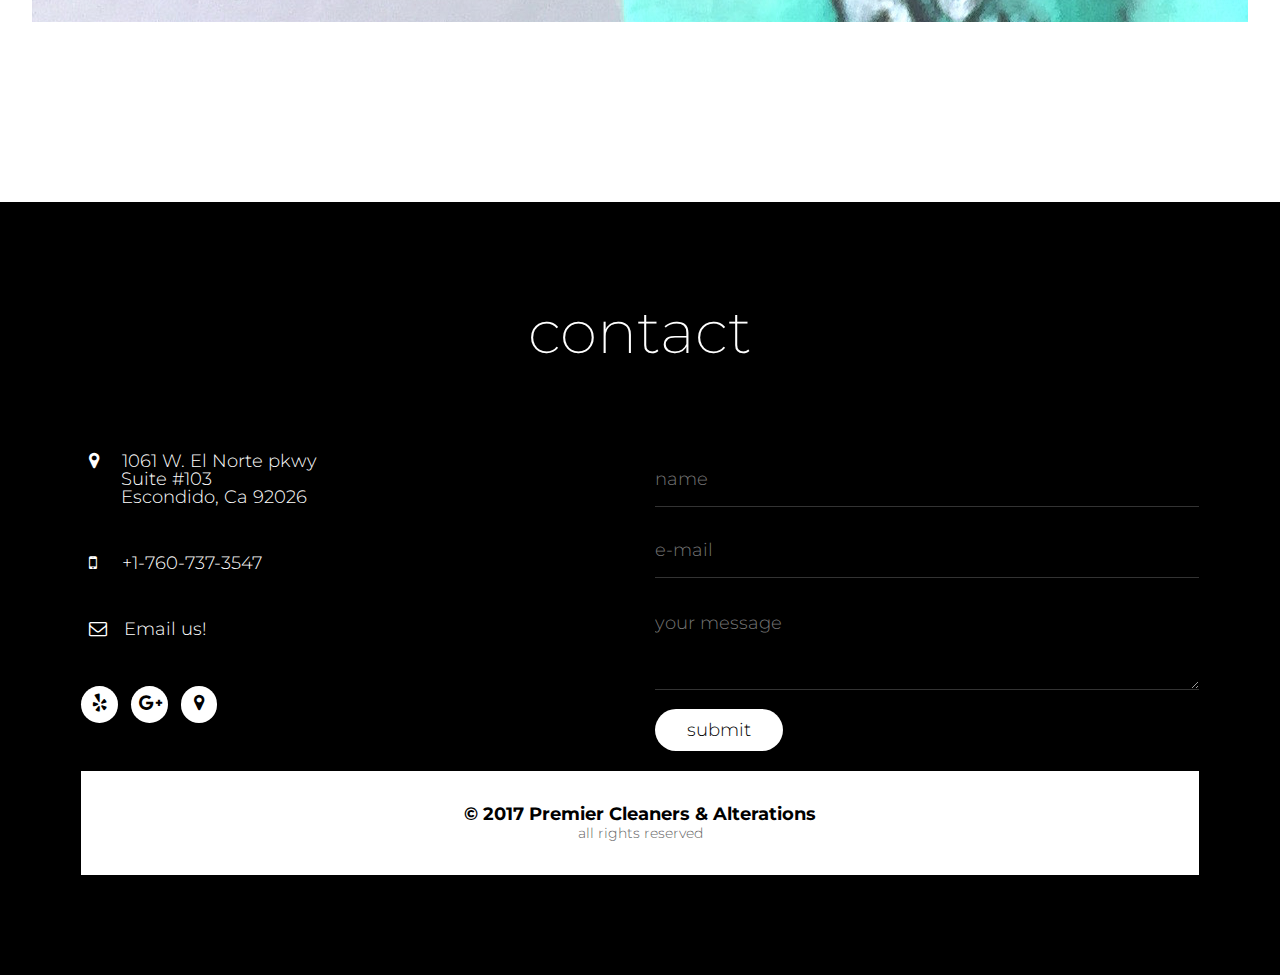
==== commit c9ba94d3: "fixed coupon section" ====
--- a/index.html
+++ b/index.html
@@ -58,7 +58,7 @@
 				<small>New customer?</small>
 				<span class="price">$5 off coupon!</span>
 			</div>
-			<a href="#services" class="button light">get started</a>
+			<a href="#coupons" class="button light">get started</a>
 		</div>
 			<!-- Page content section - basic page content layout -->
 		<div class="page section" id="about">
@@ -233,7 +233,7 @@
 					<div class="featured-image">
 						<img src="images/wedding.jpg" alt="wedding gowns">
 					</div>
-				<blockquote><p>We specialize in wedding dress cleaning, alterations, and preservation.</p> 
+				<blockquote><p>Treasure the memories of your wedding day.</p> 
 				</blockquote>
 				<p>Expertly preserve your gown with our Keepsafe wedding box. Untreated, invisible stains such as sweat, dirt, make-up and oils from your wedding day can damage the delicate fabrics of your wedding dress and cause staining, yellowing, and even fabric decay over time. Let Premier Cleaners help you preserve your wedding gown's timeless beauty.</p>
 			</div>
@@ -277,6 +277,20 @@
 				</li>
 			</ul>
 		</div>
+		<!-- Promotional items section -->
+		<!-- If you want to link to something else, just wrap the items in a link -->
+		<div class="section coupon" id="coupons">
+			<h2 class="section-title">Promotional</h2>
+			<ul class="coupon-items">
+				<li>
+					<a href="#">
+						<h3>$5 off coupon</h3>
+						<p>$5 OFF on initial order of $25 or more on dry cleaning items.</p>
+						<p>For new cutomers only. Offer valid for new customers only. Offer valid for initial dry cleaning items only. Not valid with any other offer. Not redeemable for cash. Coupons may not be combined with any other offer. Not valid with any other coupon. Not valid with any other offer. Must present coupon at time of order. Coupon void if altered. Promocode: PREMIER5 Expires 06/29/2017.</p>
+					</a>
+				</li>
+			</ul>
+		</div>
 
 	<!-- End of the main content area -->
 	</main>
--- a/styles/style.css
+++ b/styles/style.css
@@ -959,7 +959,40 @@
       display: block;
       margin: 0.8125rem auto;
       width: 3.4375rem; }
-
+/* ------------------------------------------- */
+/* Coupon items
+/* ------------------------------------------- */
+.coupon {
+  background: -webkit-linear-gradient(top, rgba(255,255,255,1) 0%,rgba(255,255,255,0) 100%), url(../images/singer.jpg); }
+
+.coupon-items {
+  color: black;
+  margin: 0; }
+  @media (min-width: 768px) {
+    .coupon-items {
+      font-size: 15px;
+      display: -webkit-flex; 
+      display: flex; 
+      -webkit-justify-content: center;
+      justify-content: center; } }
+  .coupon-items li {
+    margin-bottom: 2.5rem;
+    text-align: center; }
+    @media (min-width: 768px) {
+      .coupon-items li {
+        width: 51.73913%; } }
+  .coupon-items a {
+    color: black;
+    text-decoration: none; }
+  .coupon-items h3 {
+    font-size: 2.25rem;
+    font-weight: 700; }
+    .coupon-items h3:after {
+      border-bottom: 2px solid black;
+      content: '';
+      display: block;
+      margin: 0.8125rem auto;
+      width: 3.4375rem; }
 /* ------------------------------------------- */
 /* Full-width content section
 /* ------------------------------------------- */
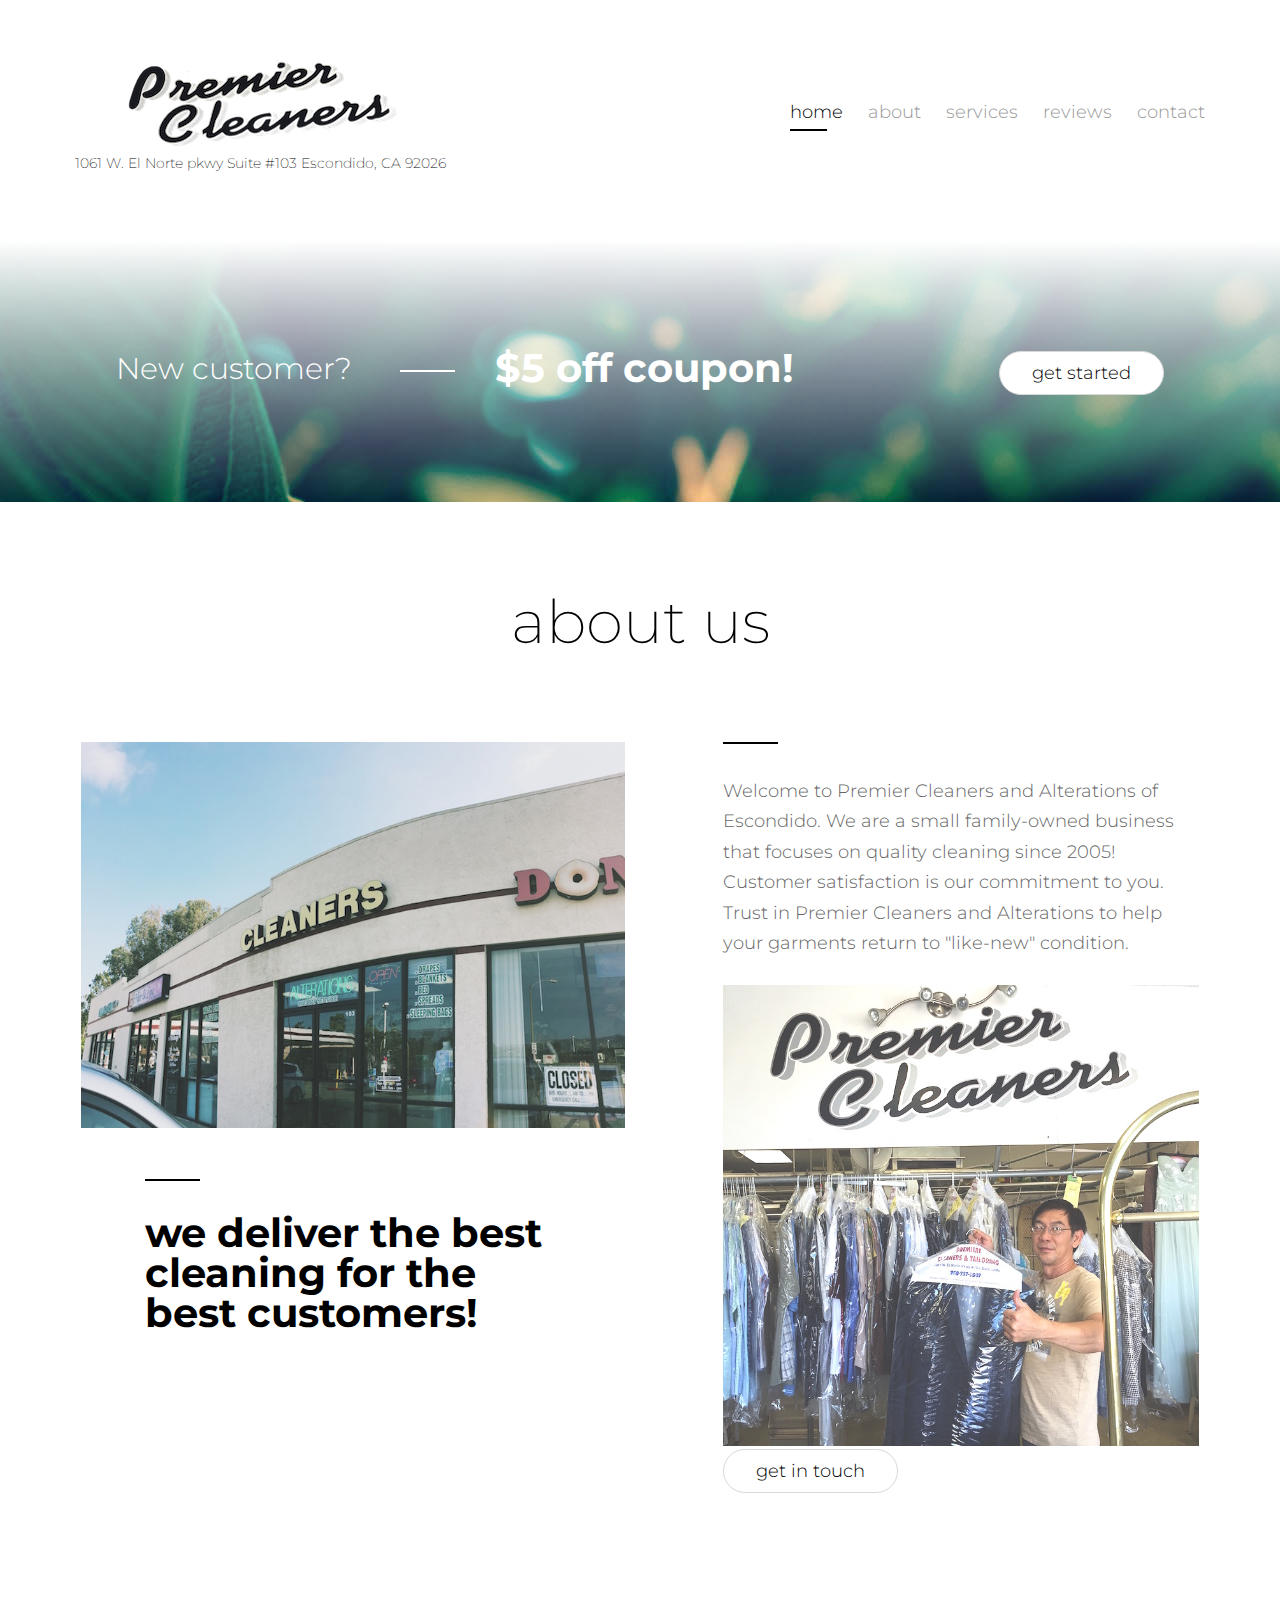
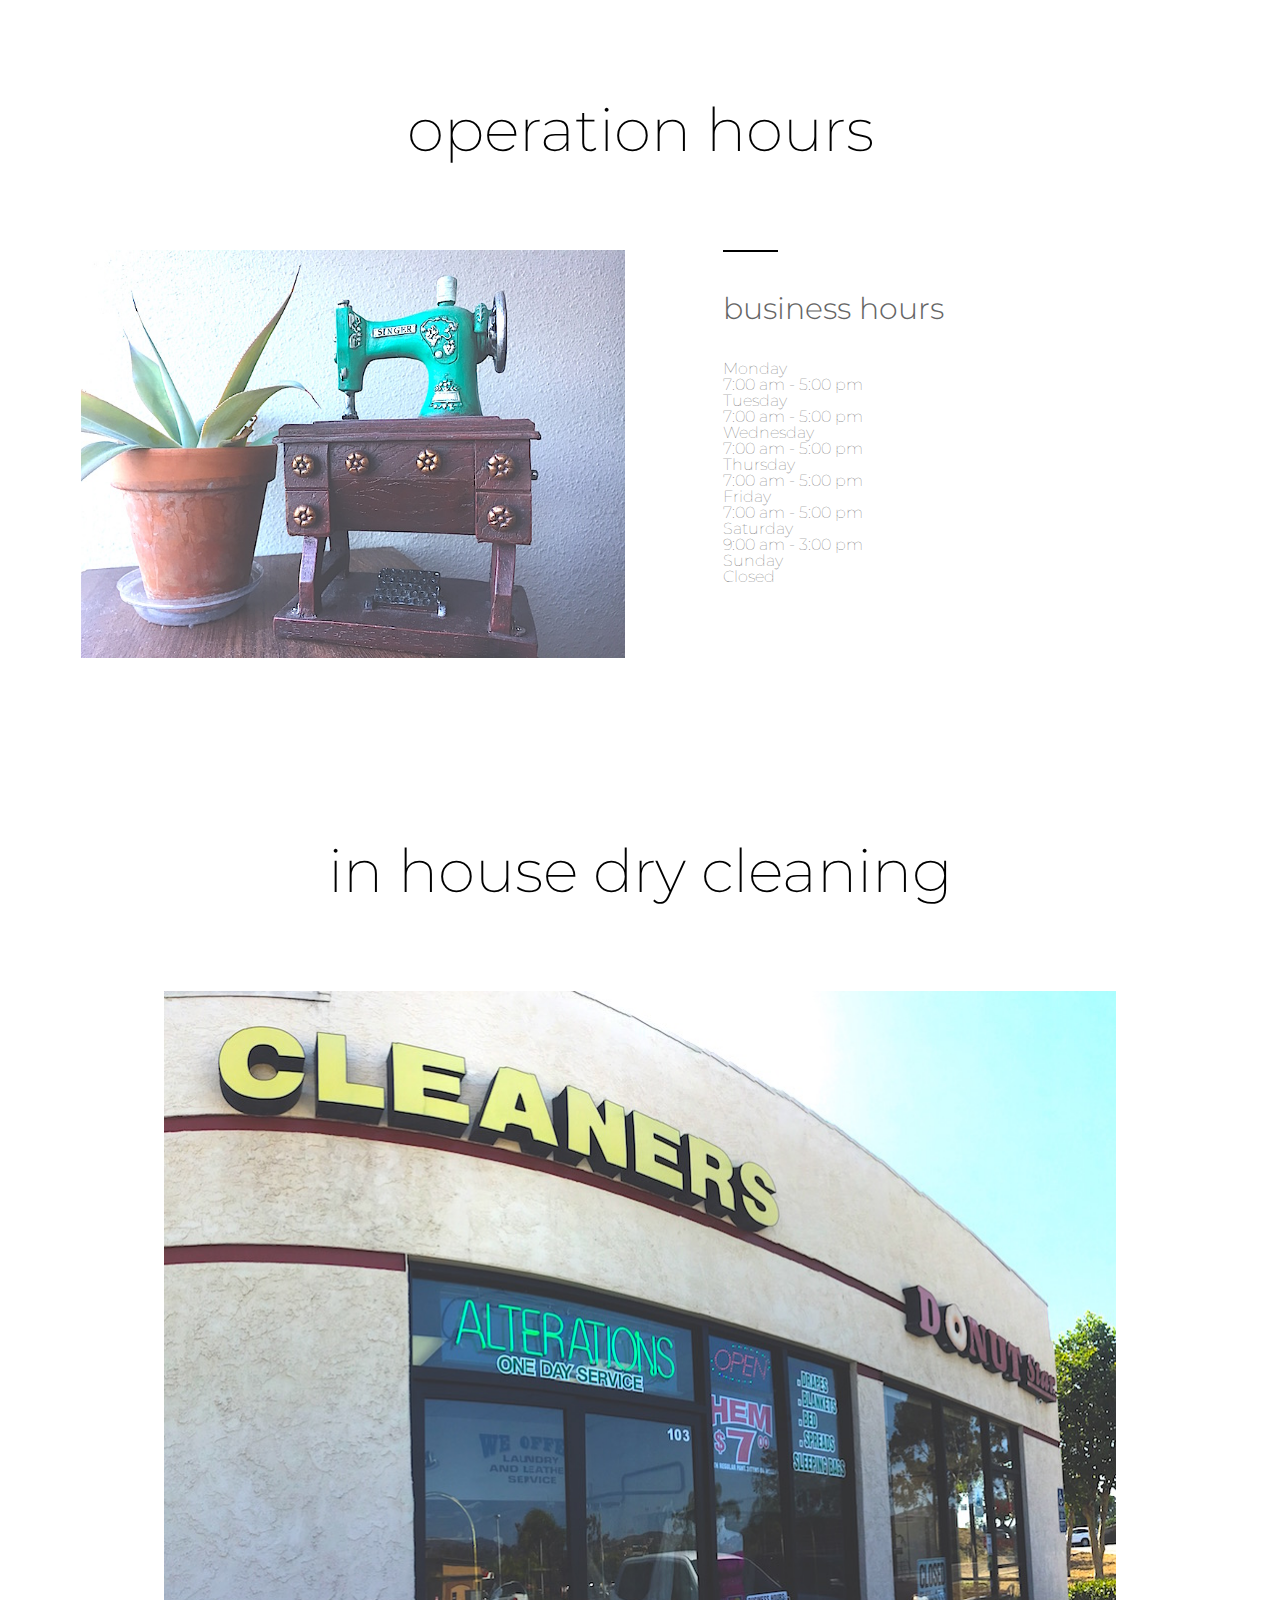
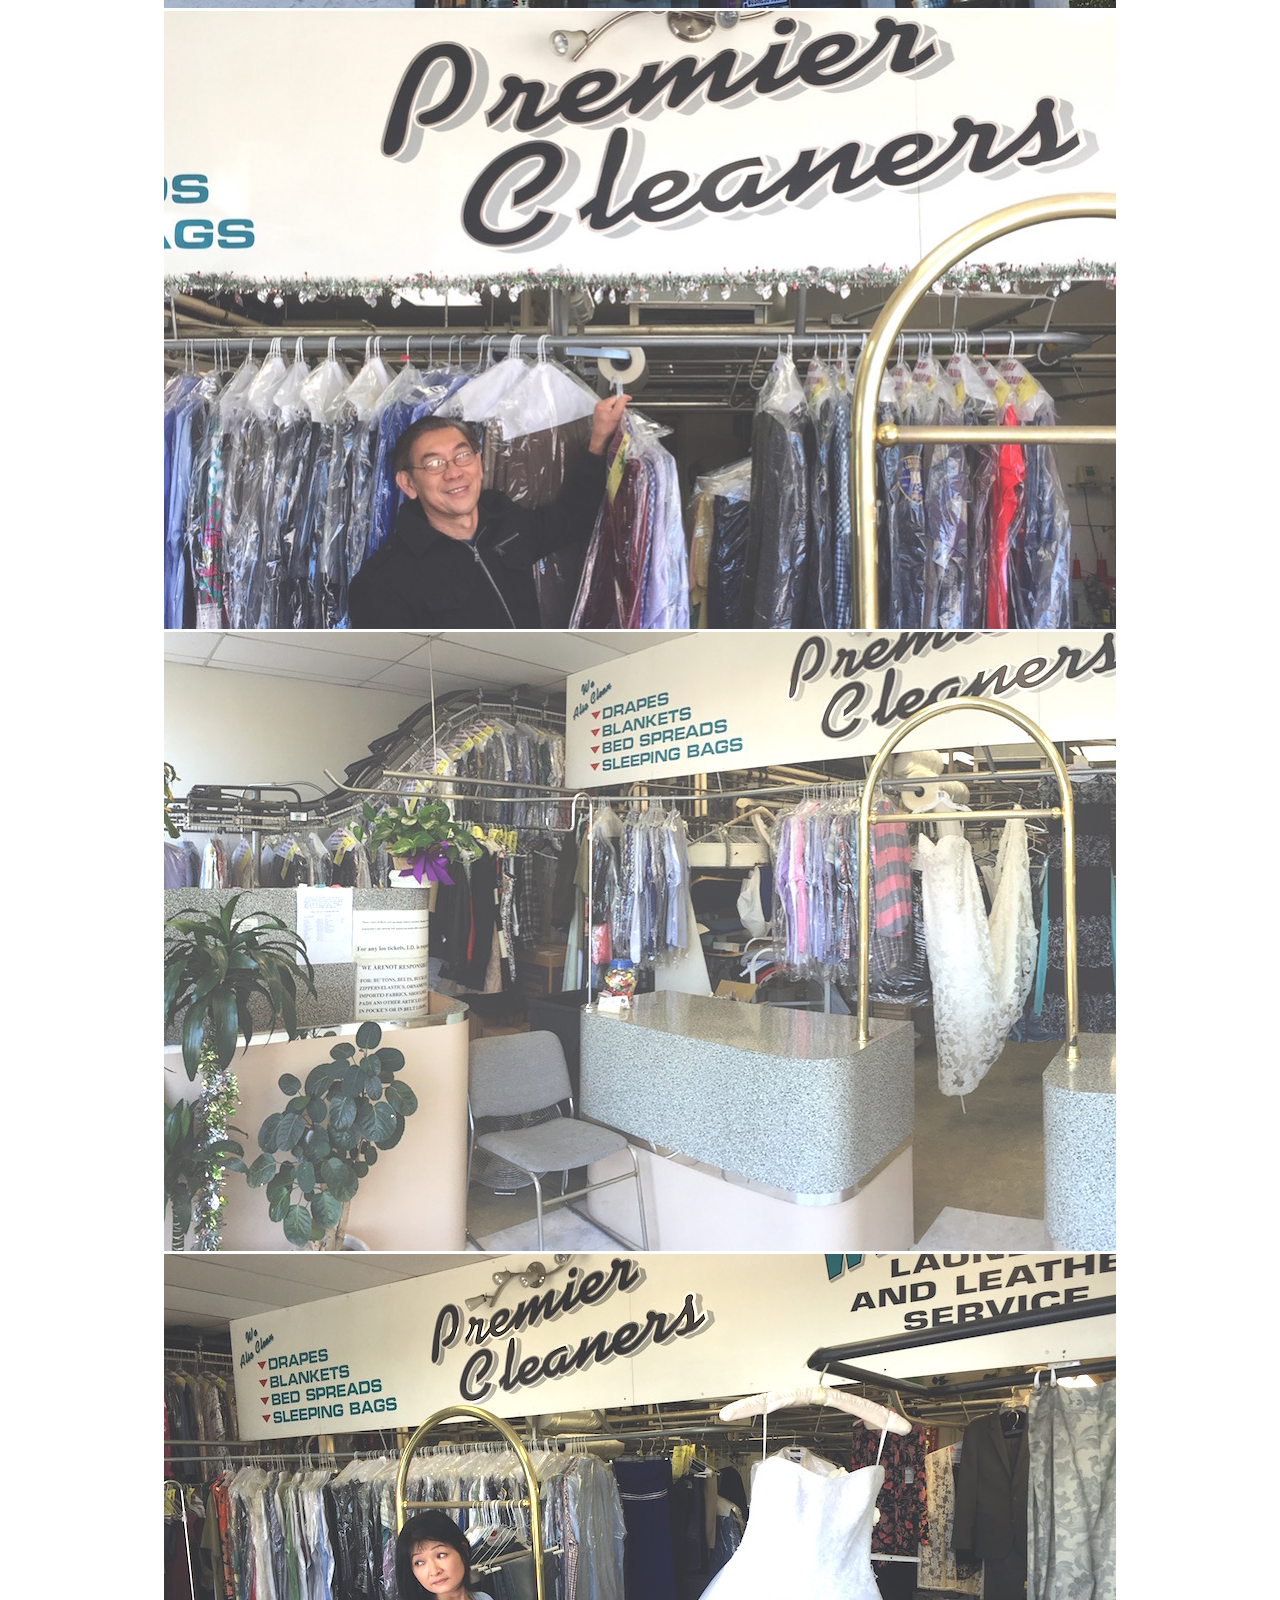
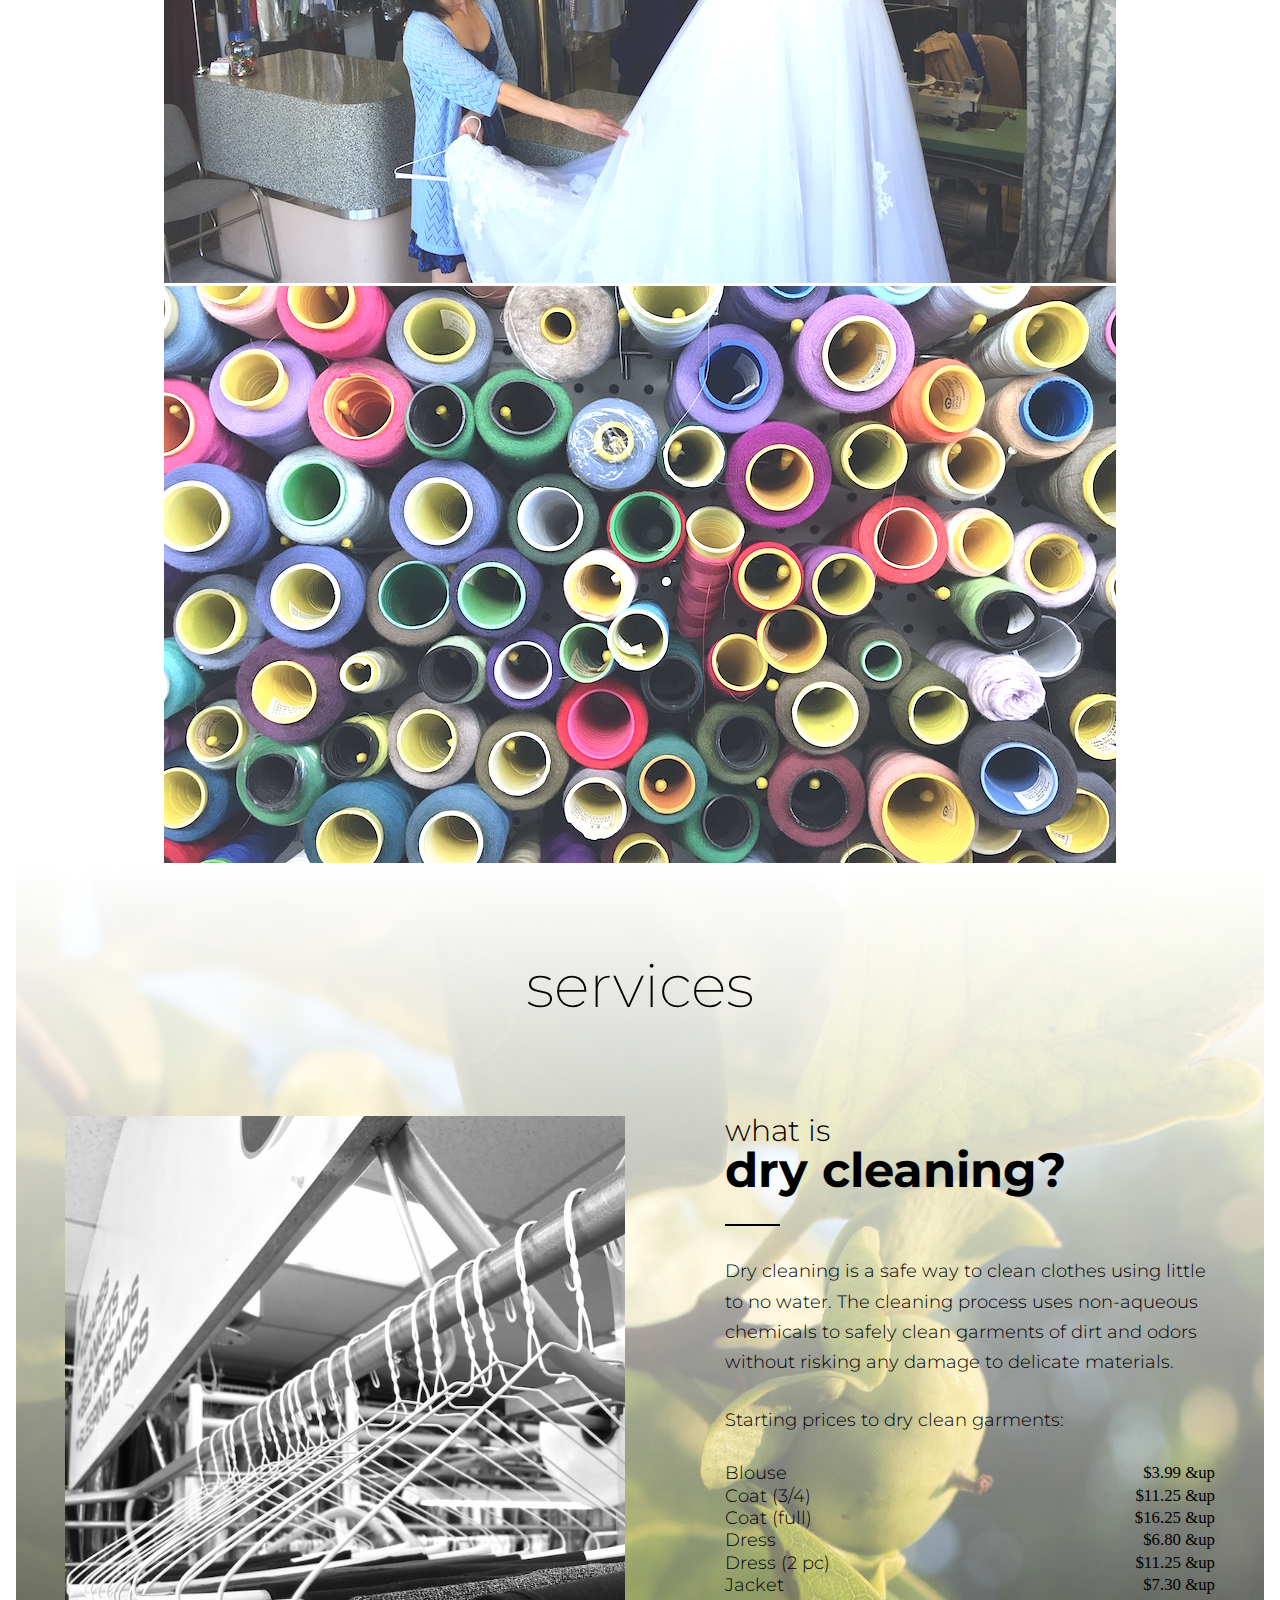
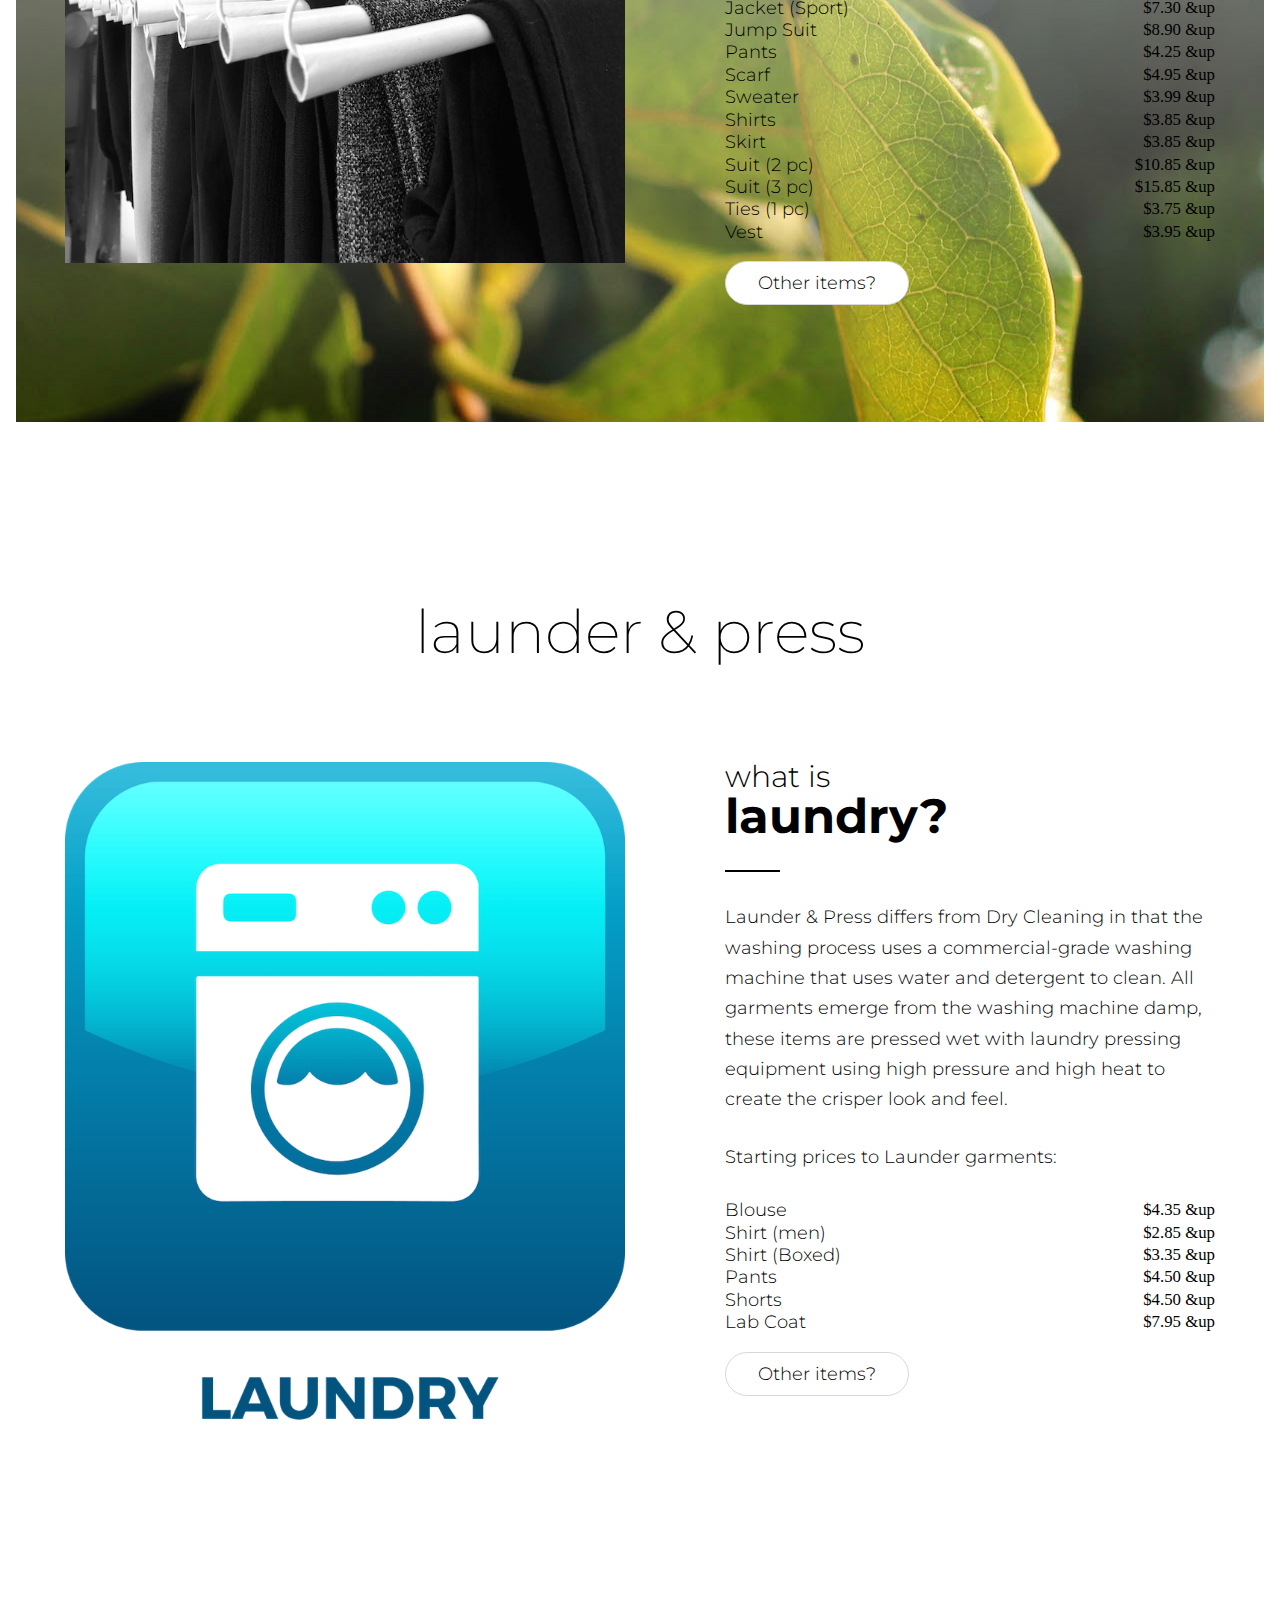
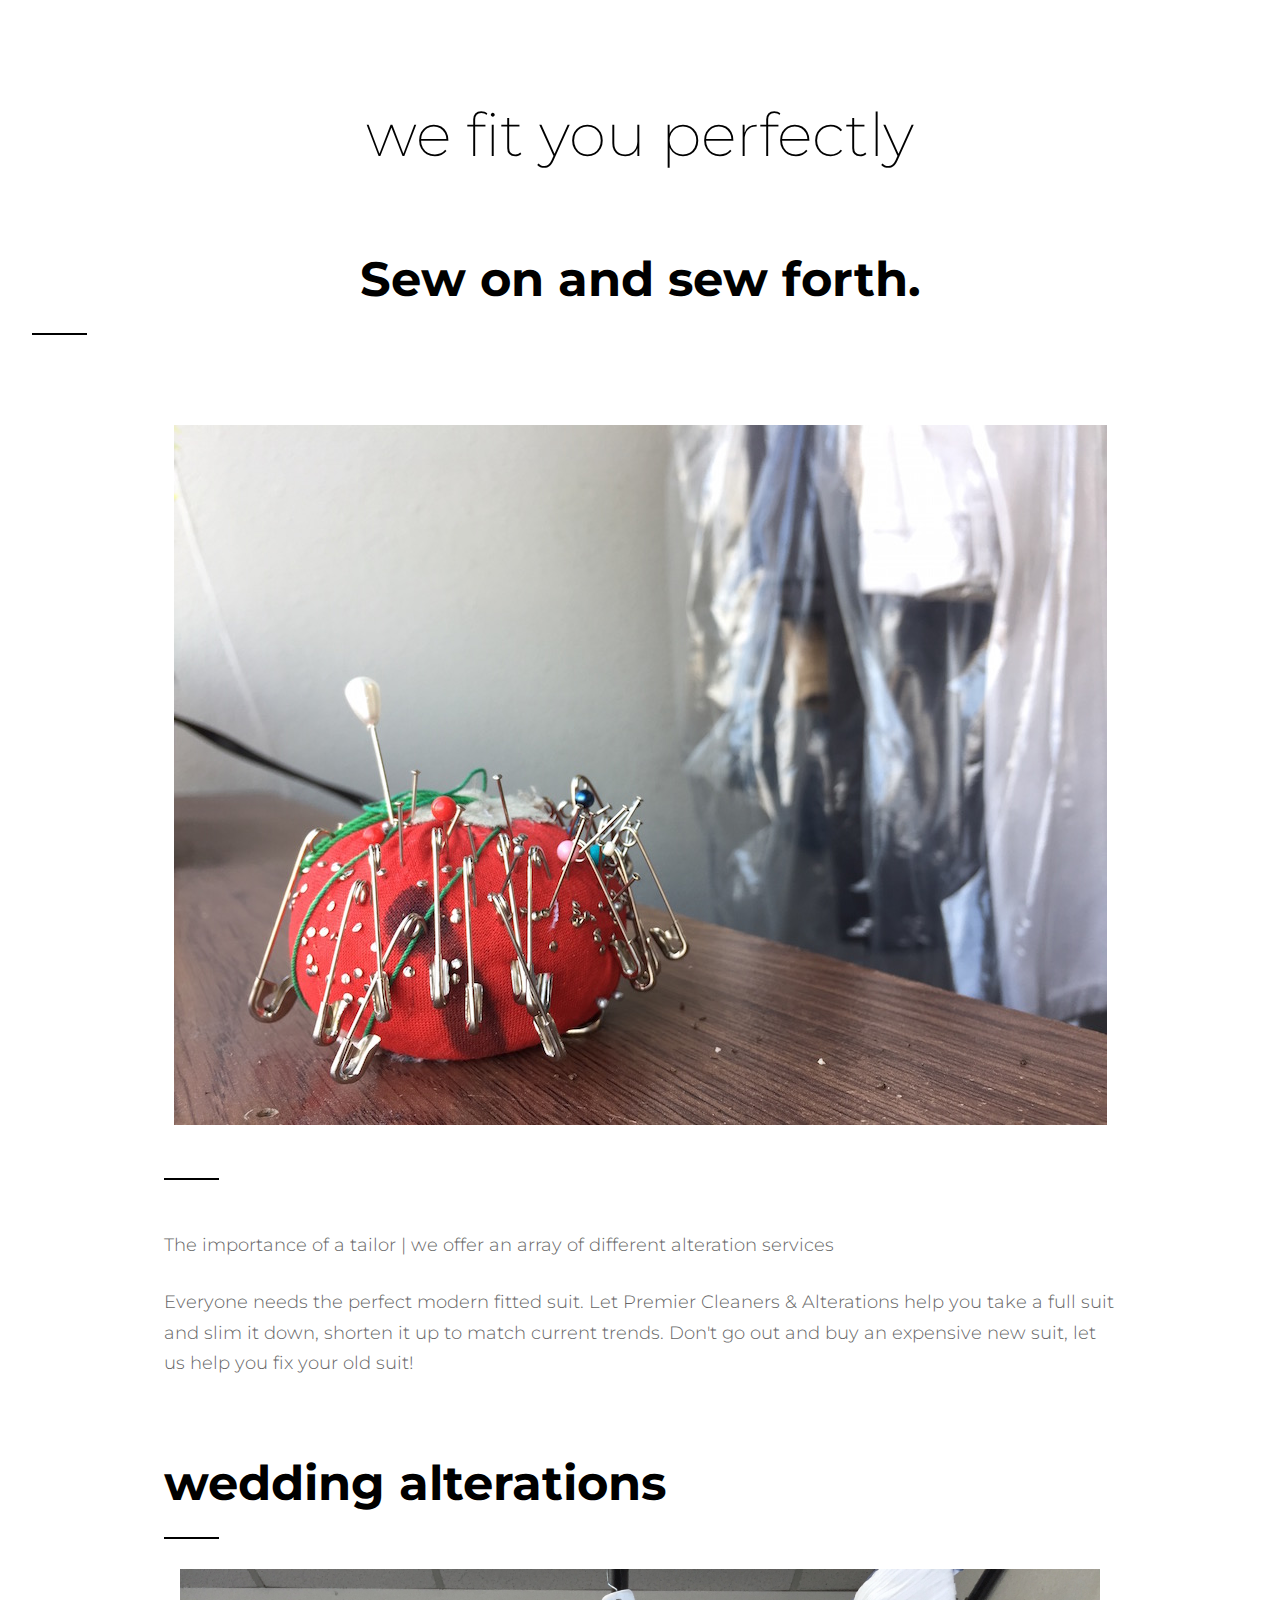
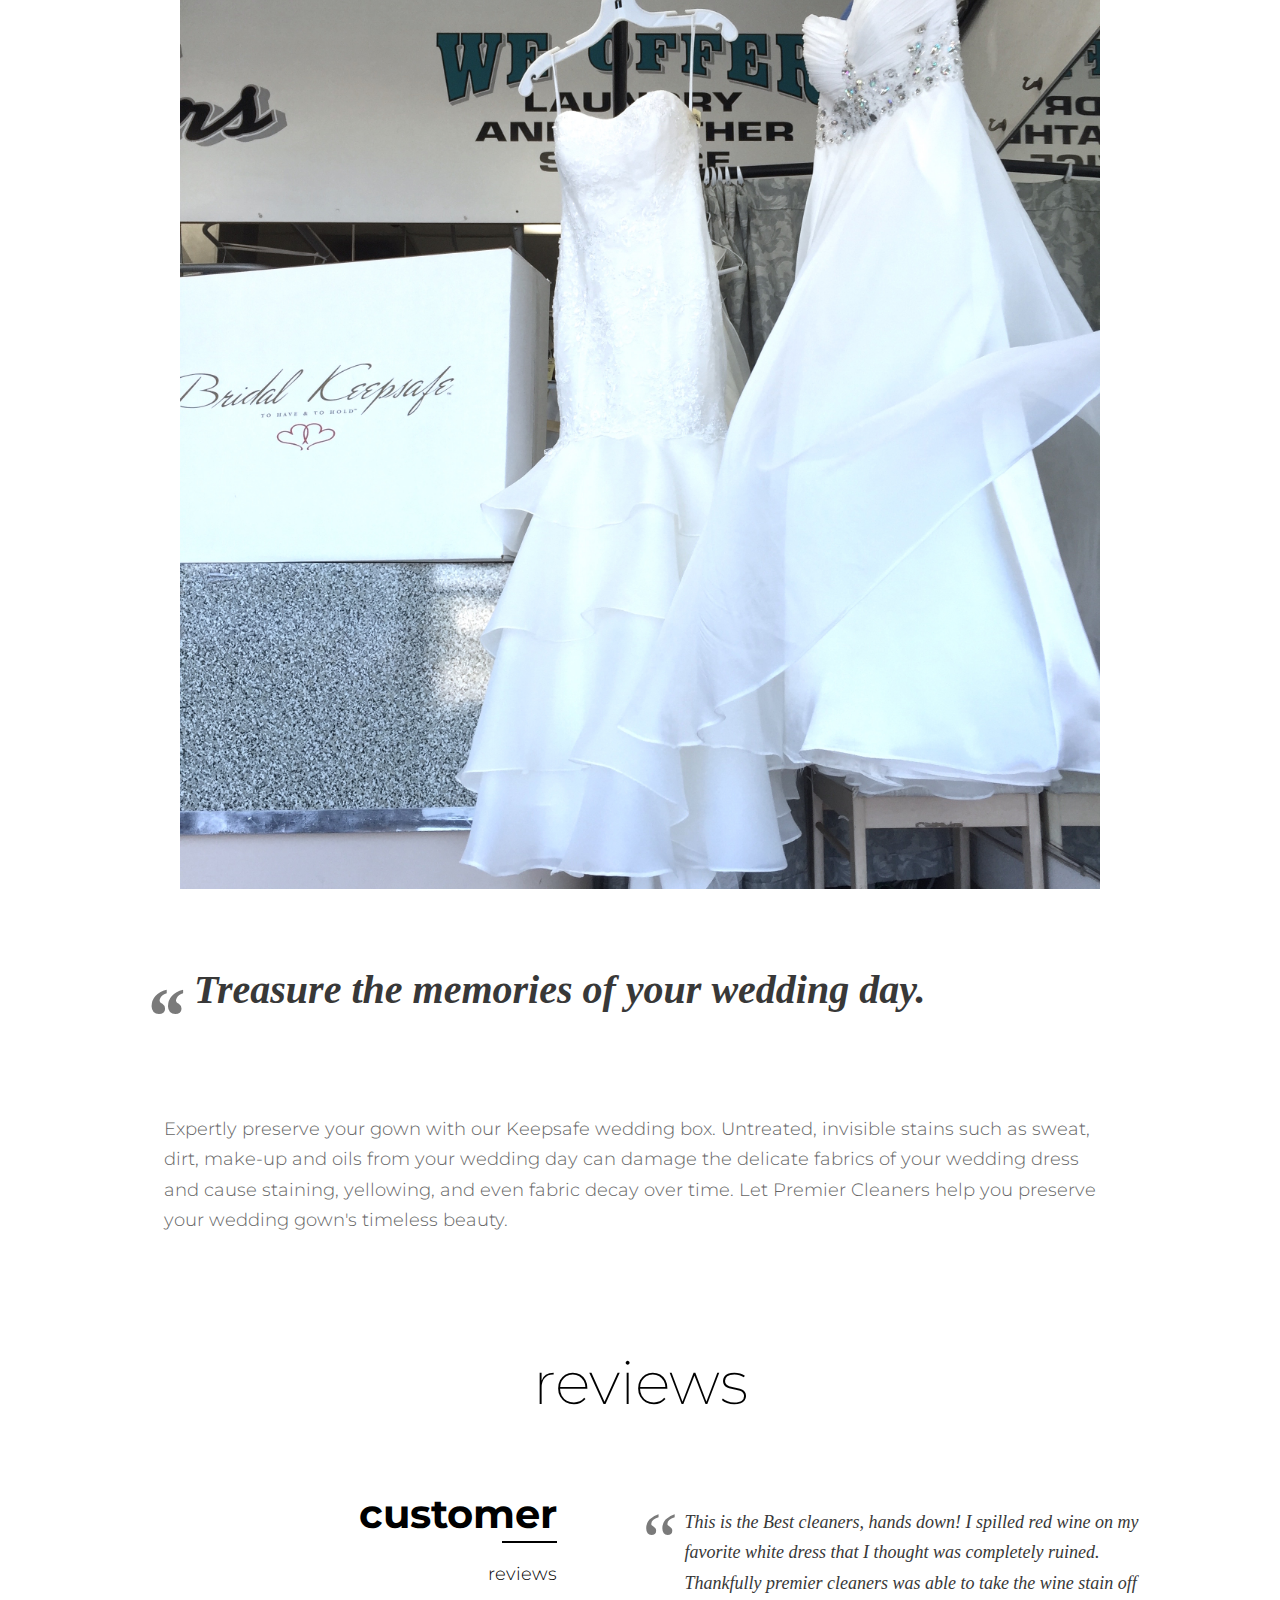
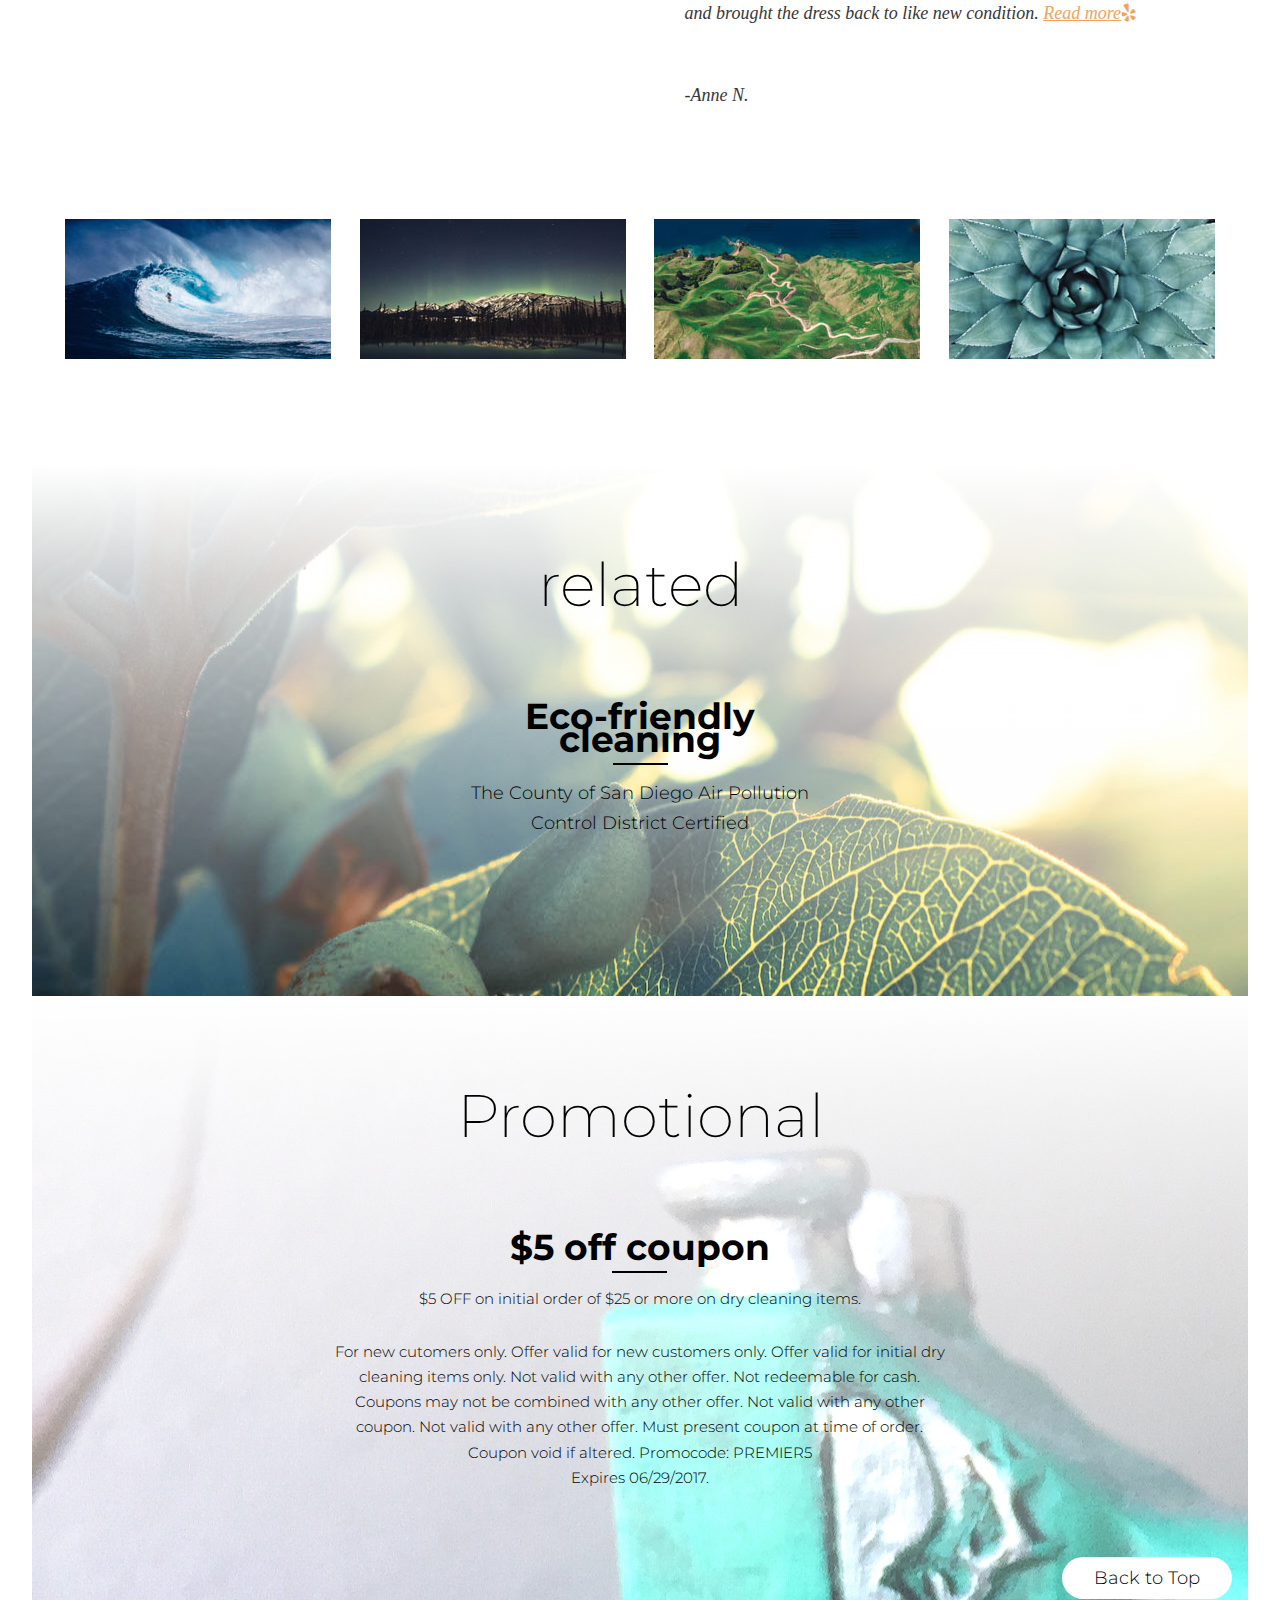
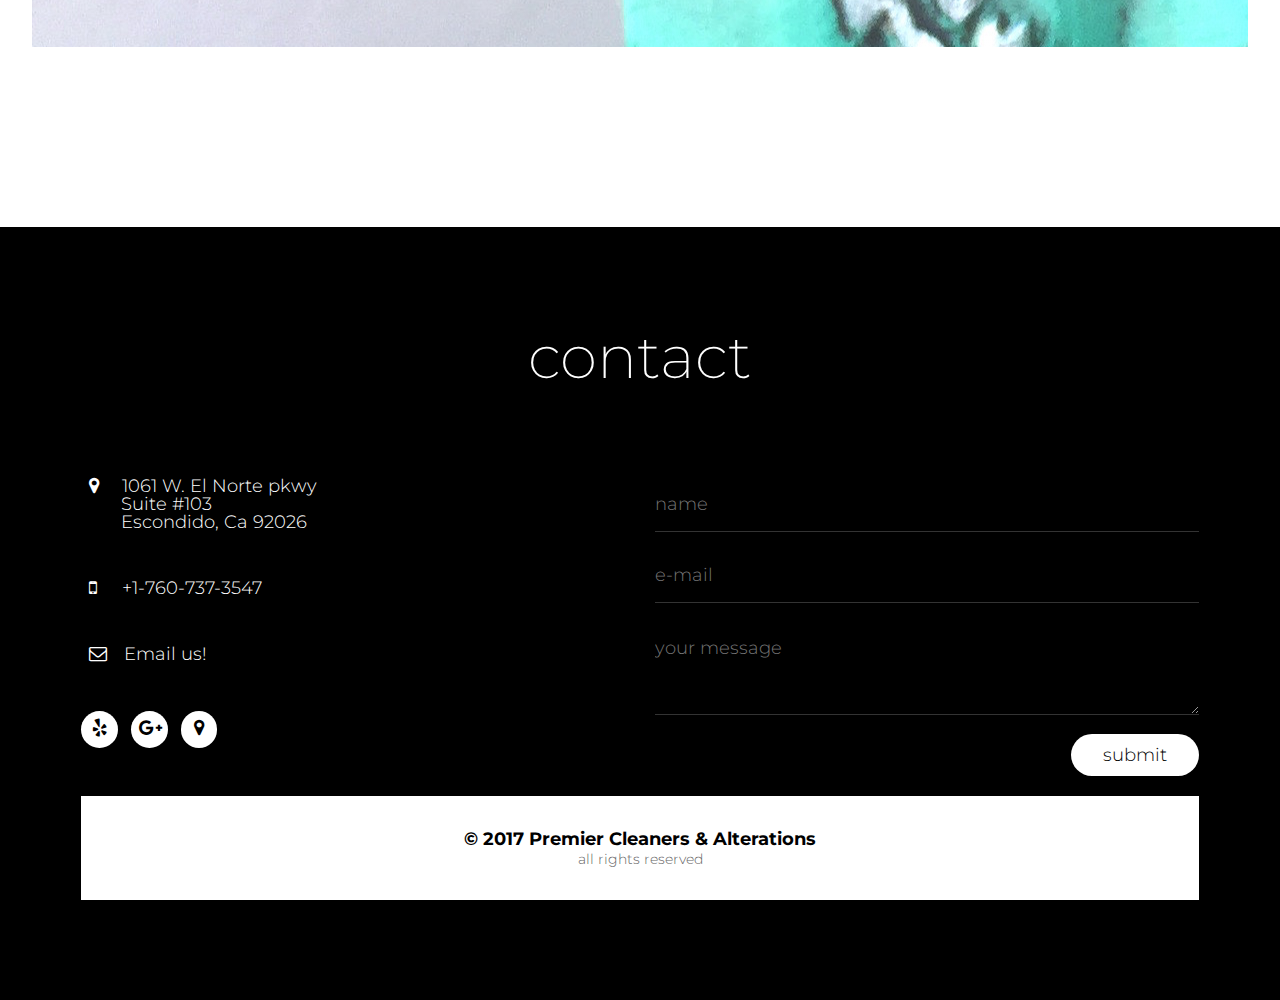
==== commit e4adfac1: "add back to top button for better ux" ====
--- a/index.html
+++ b/index.html
@@ -58,7 +58,7 @@
 				<small>New customer?</small>
 				<span class="price">$5 off coupon!</span>
 			</div>
-			<a href="#coupons" class="button light">get started</a>
+			<a href="#coupons" class="button pale">get started</a>
 		</div>
 			<!-- Page content section - basic page content layout -->
 		<div class="page section" id="about">
@@ -286,10 +286,11 @@
 					<a href="#">
 						<h3>$5 off coupon</h3>
 						<p>$5 OFF on initial order of $25 or more on dry cleaning items.</p>
-						<p>For new cutomers only. Offer valid for new customers only. Offer valid for initial dry cleaning items only. Not valid with any other offer. Not redeemable for cash. Coupons may not be combined with any other offer. Not valid with any other coupon. Not valid with any other offer. Must present coupon at time of order. Coupon void if altered. Promocode: PREMIER5 Expires 06/29/2017.</p>
+						<p>For new cutomers only. Offer valid for new customers only. Offer valid for initial dry cleaning items only. Not valid with any other offer. Not redeemable for cash. Coupons may not be combined with any other offer. Not valid with any other coupon. Not valid with any other offer. Must present coupon at time of order. Coupon void if altered. Promocode: PREMIER5 </br>Expires 06/29/2017.</p>
 					</a>
 				</li>
 			</ul>
+	        <div><a href="#pageTop" class="button light">Back to Top</a></div>
 		</div>
 
 	<!-- End of the main content area -->
--- a/styles/style.css
+++ b/styles/style.css
@@ -164,6 +164,7 @@
       background: #F8DB9A;
       color: black; }
   .button.light {
+    float: right;
     background: white;
     color: black; }
     .button.light:hover {
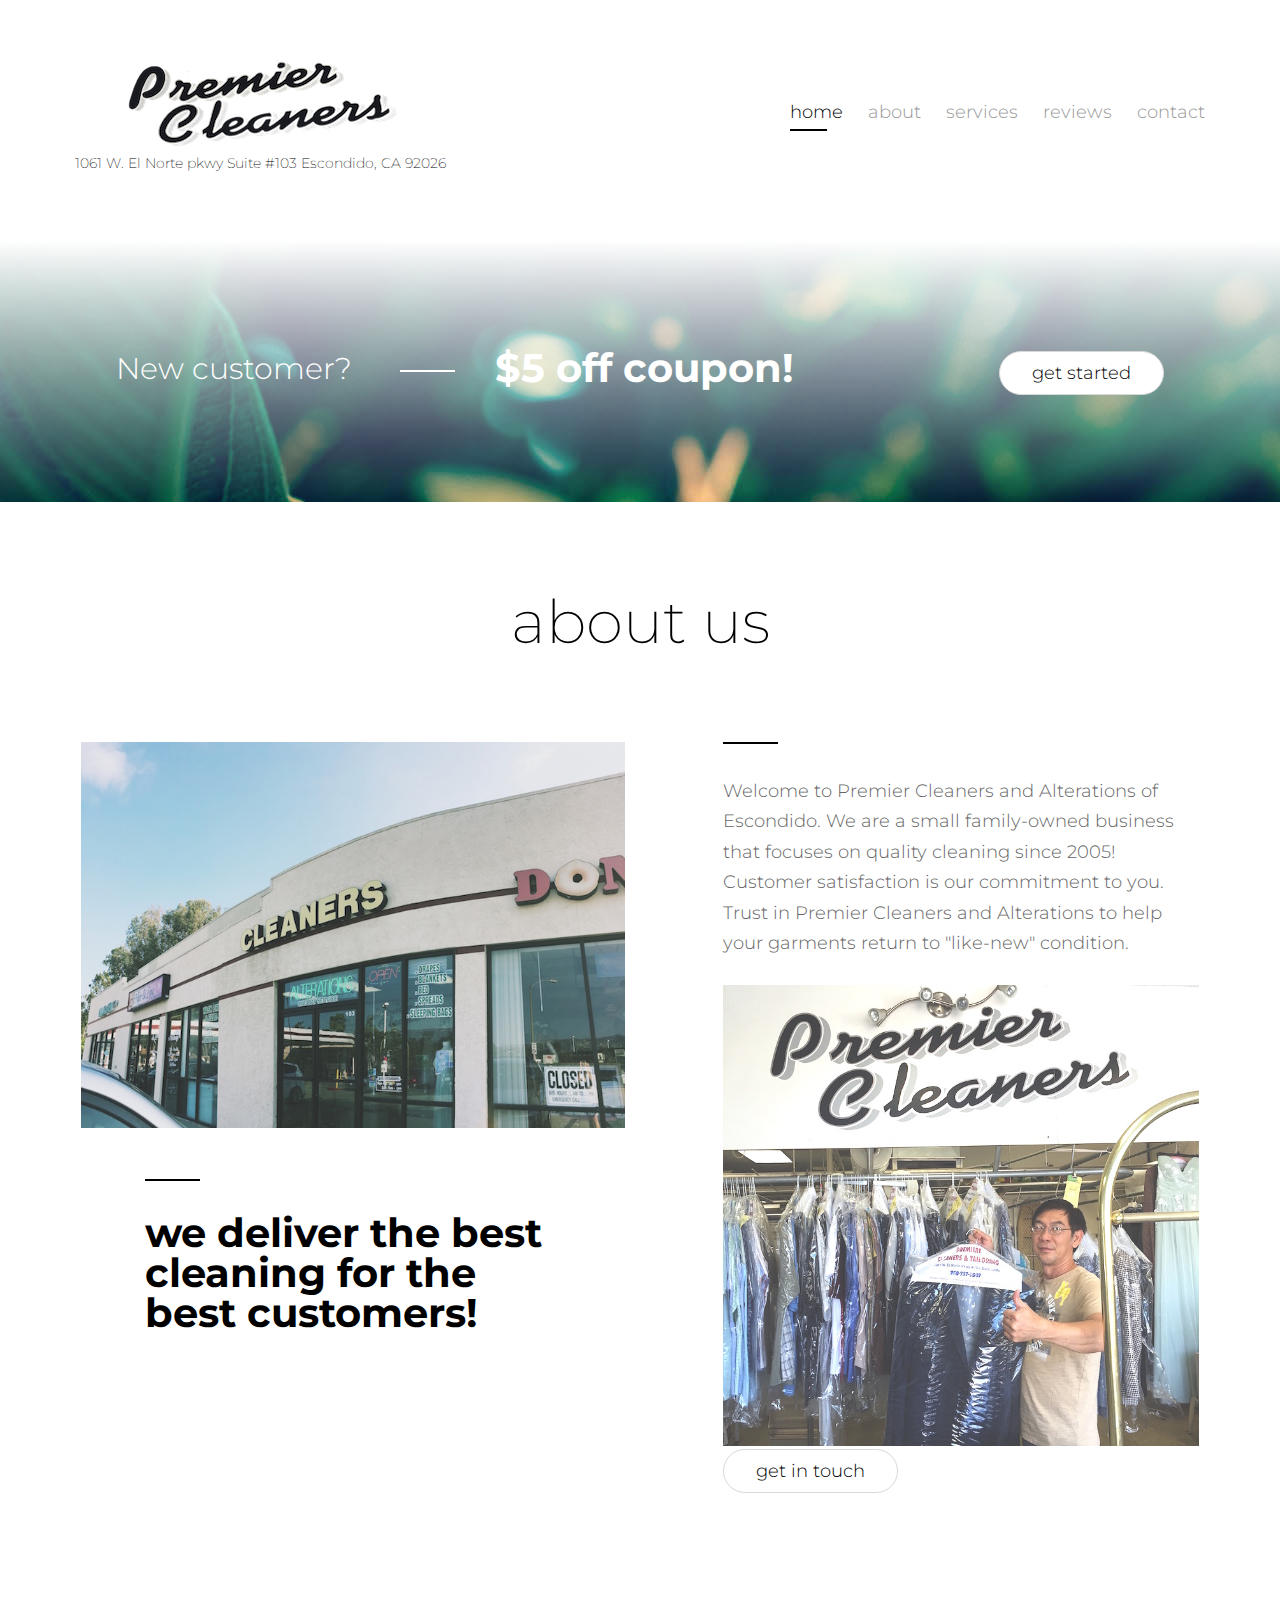
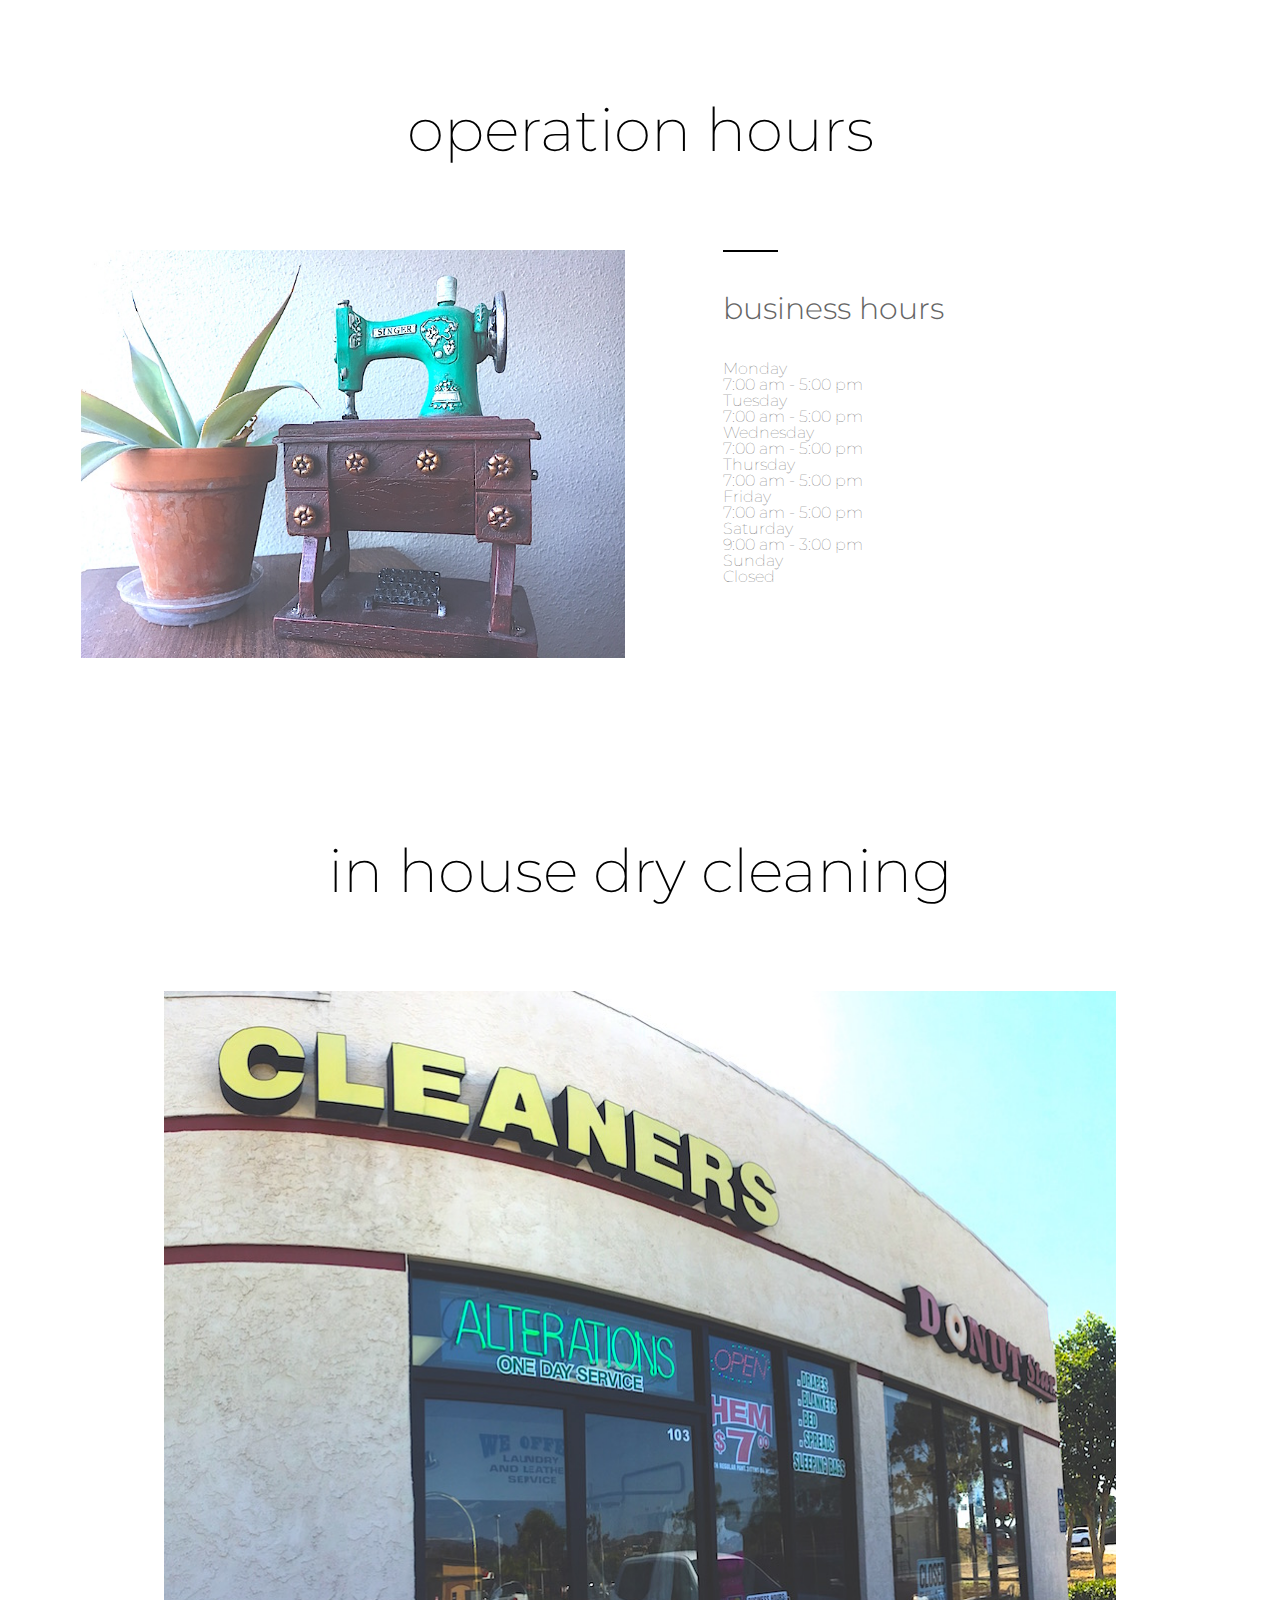
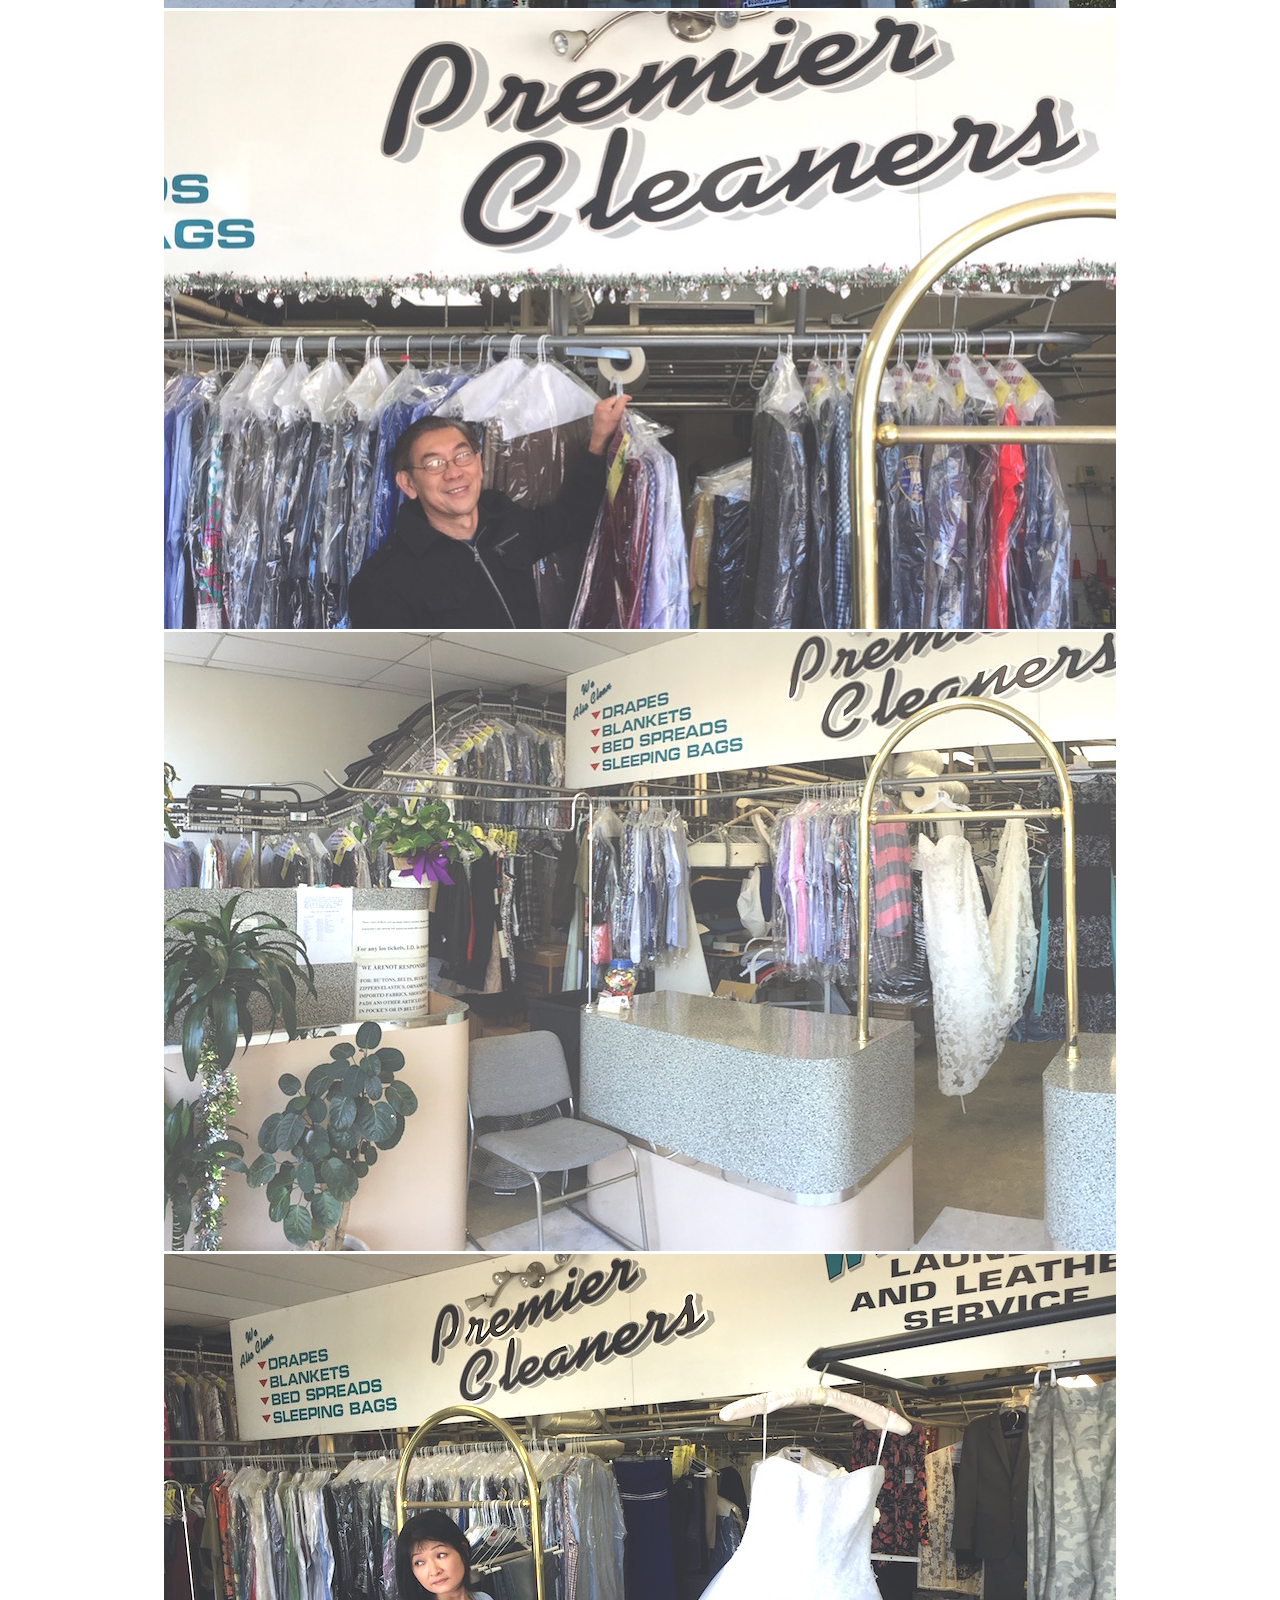
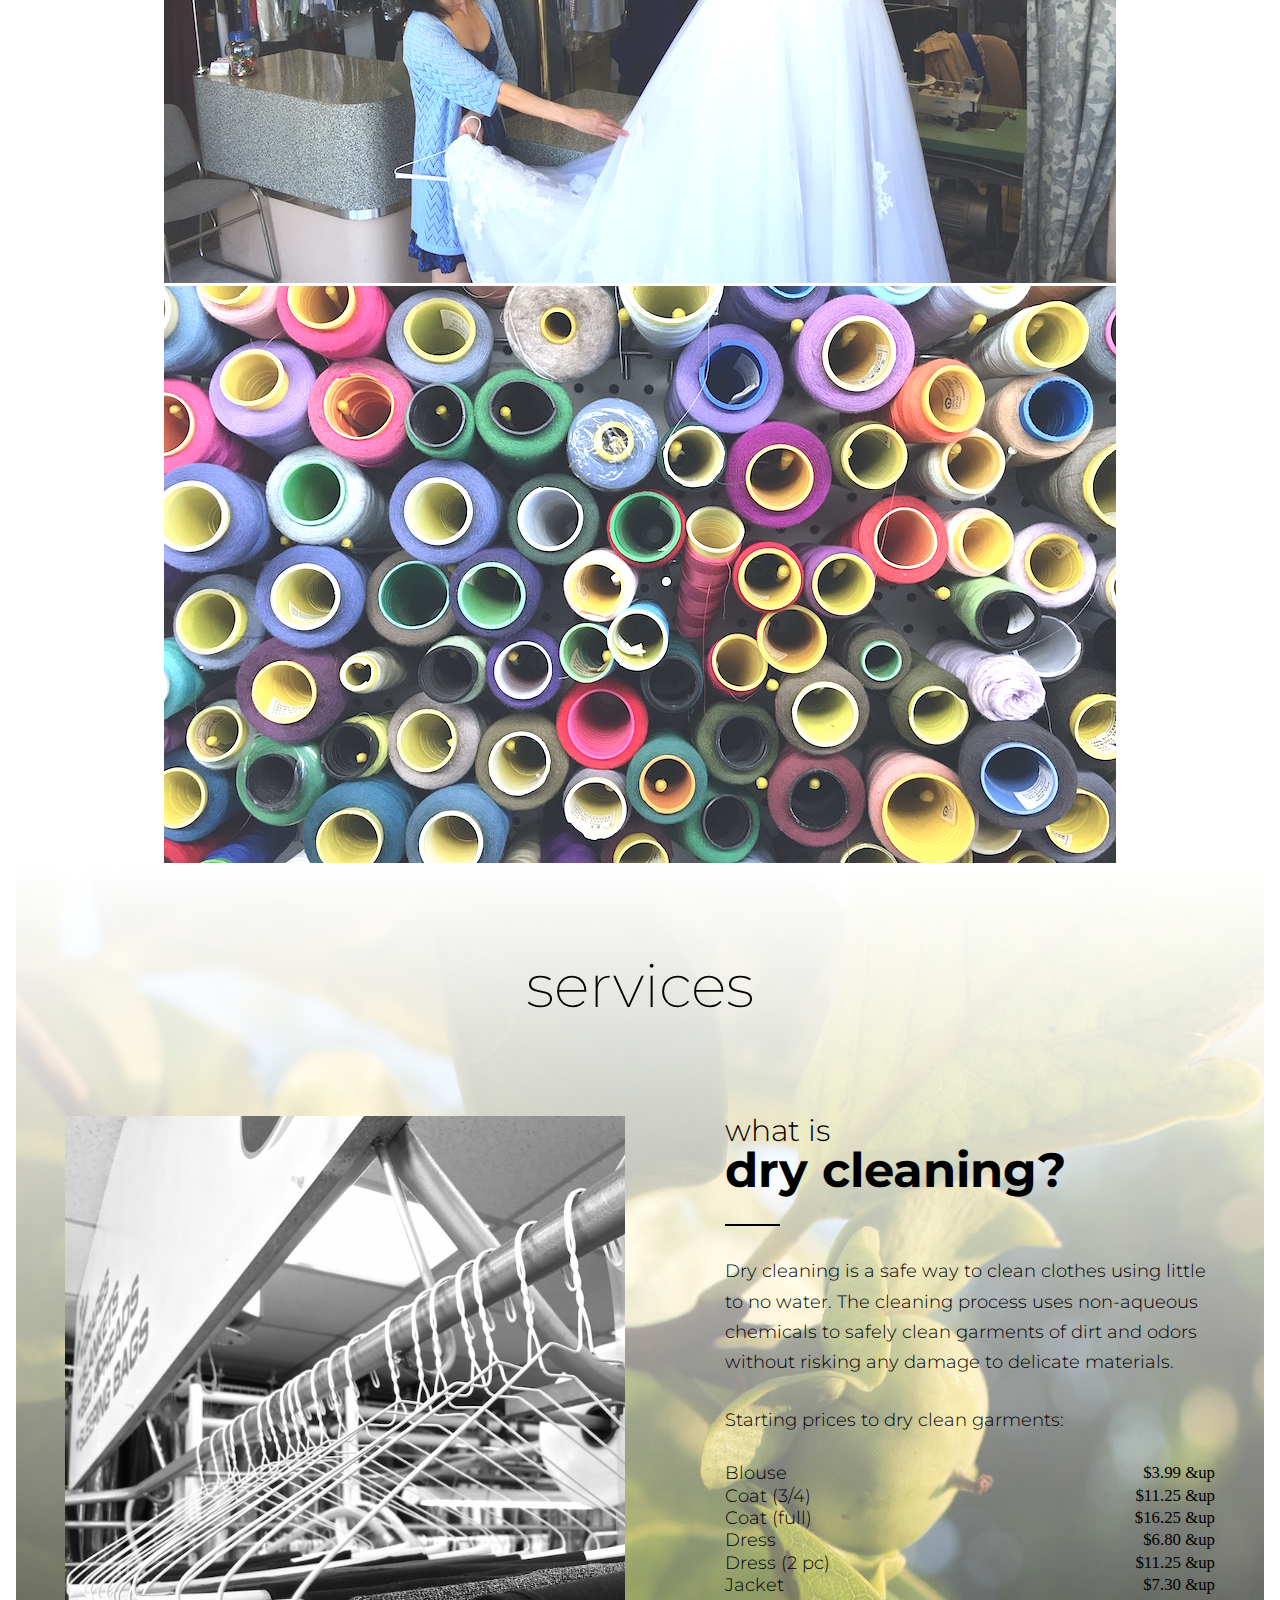
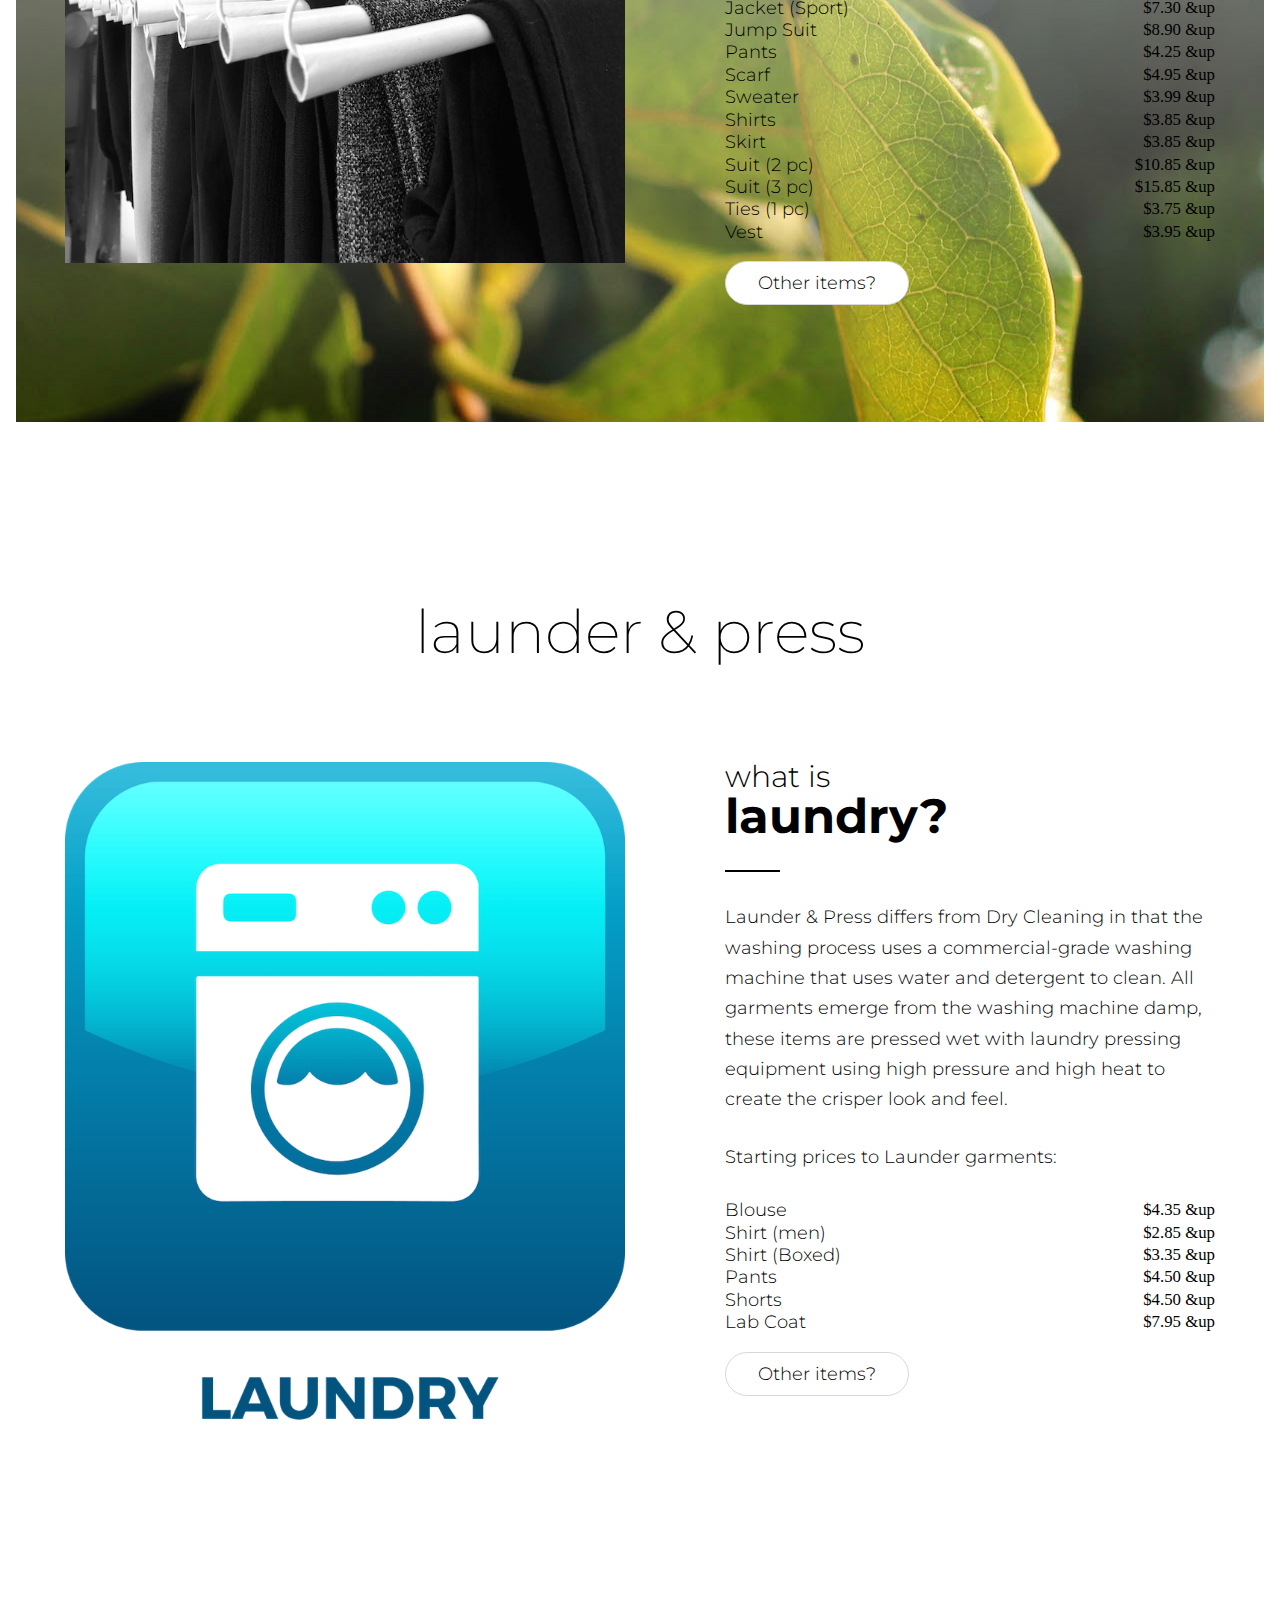
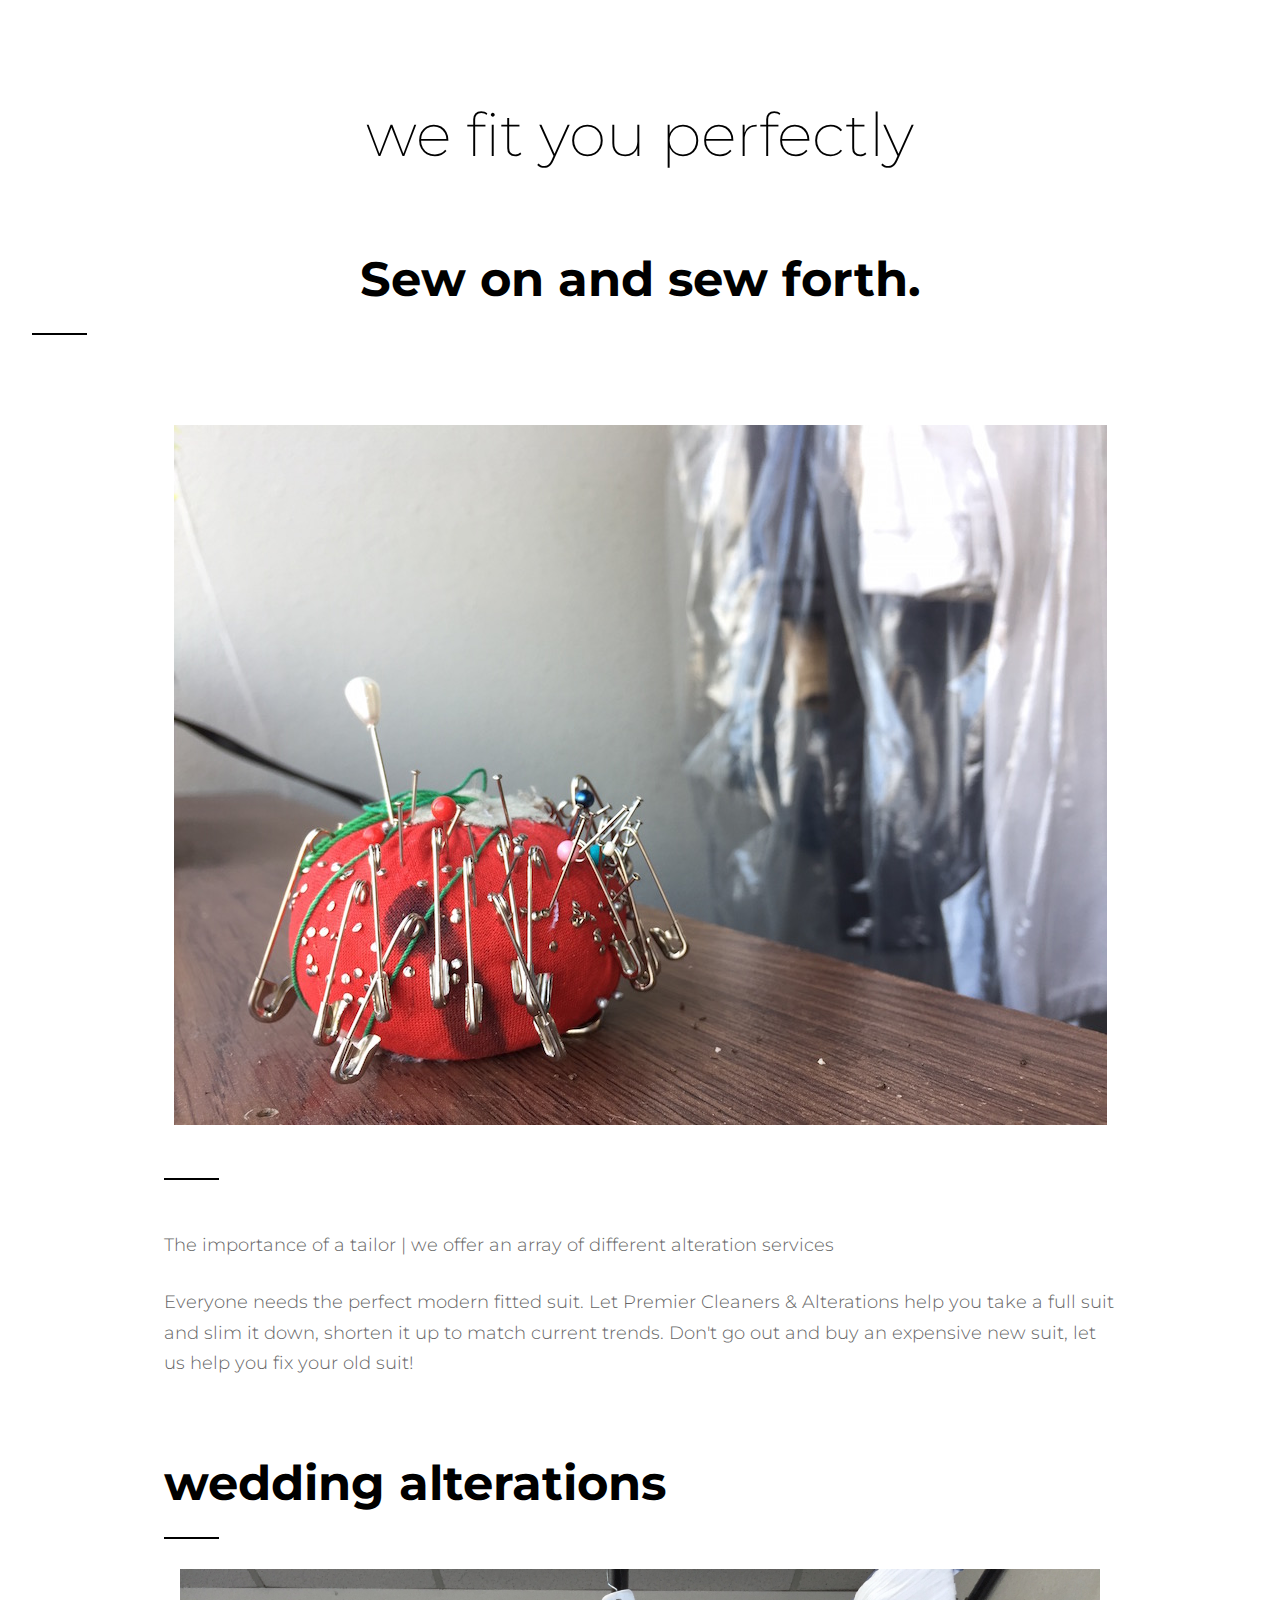
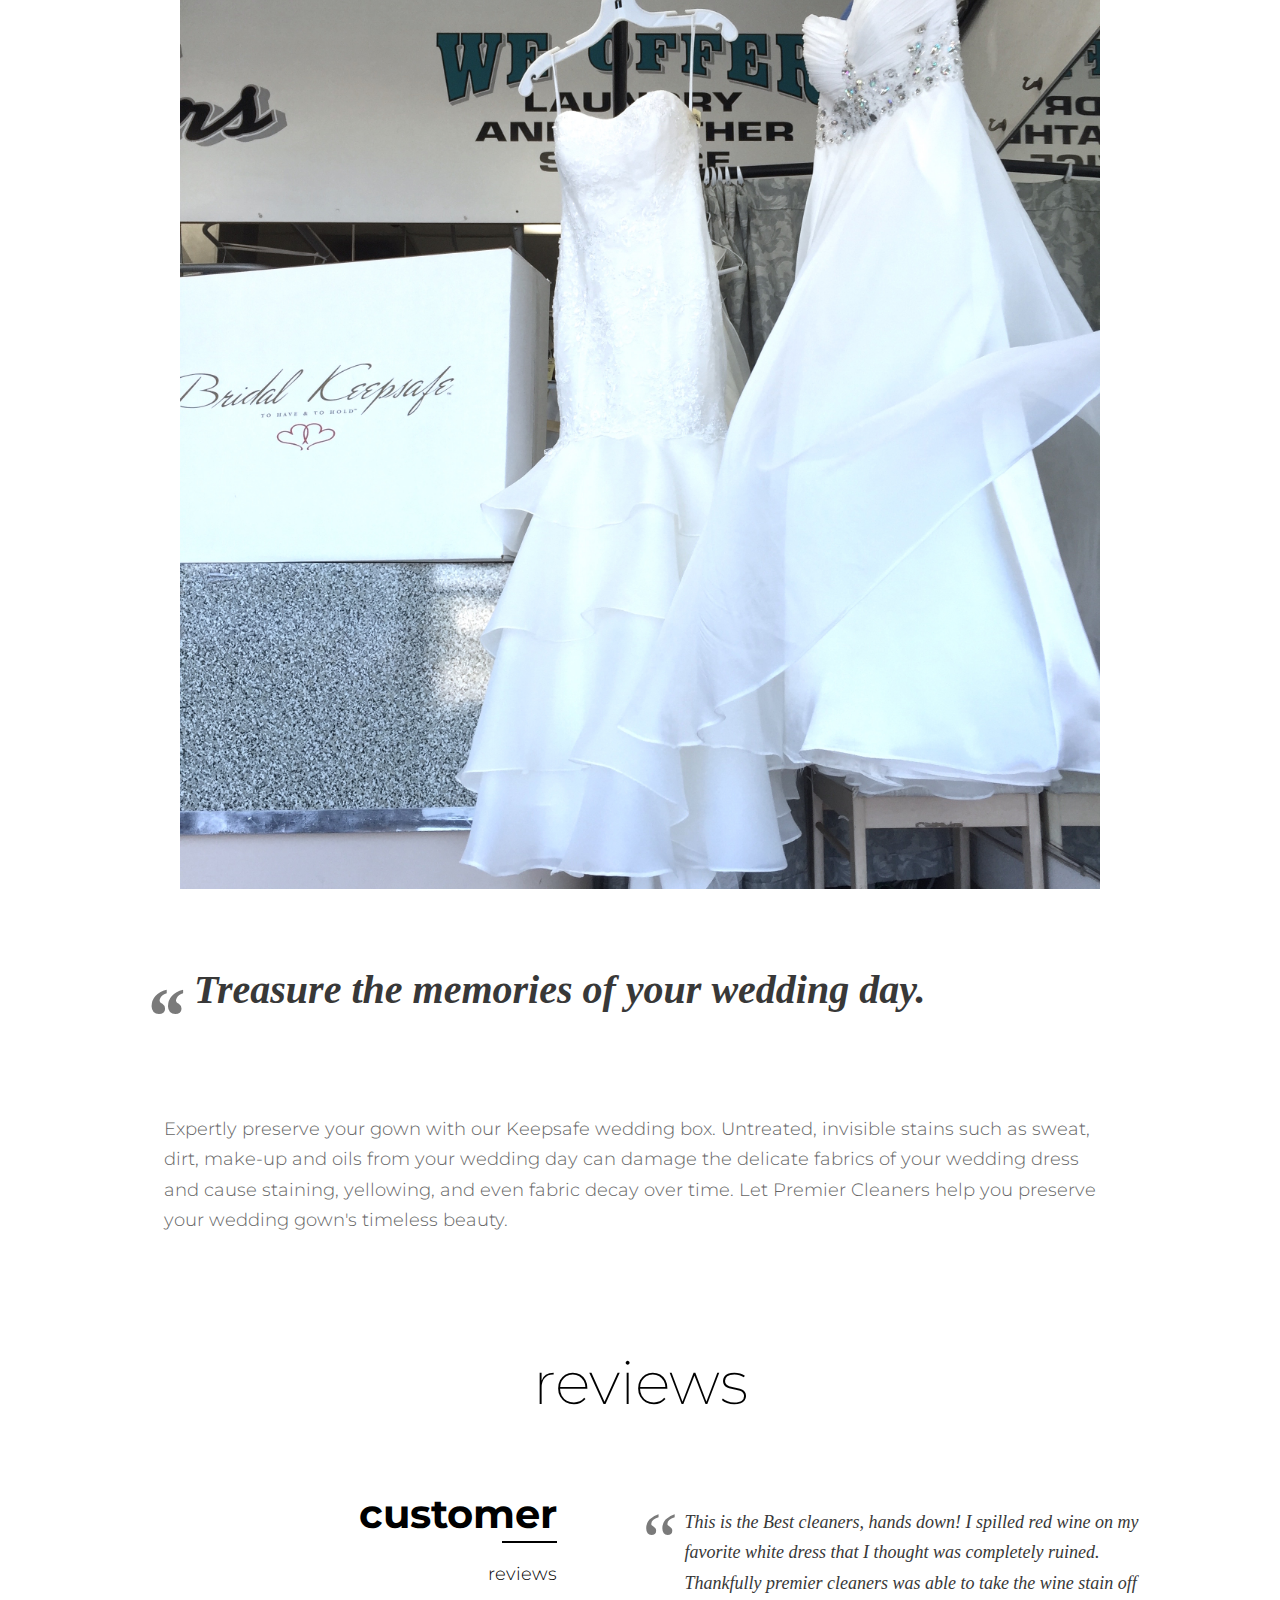
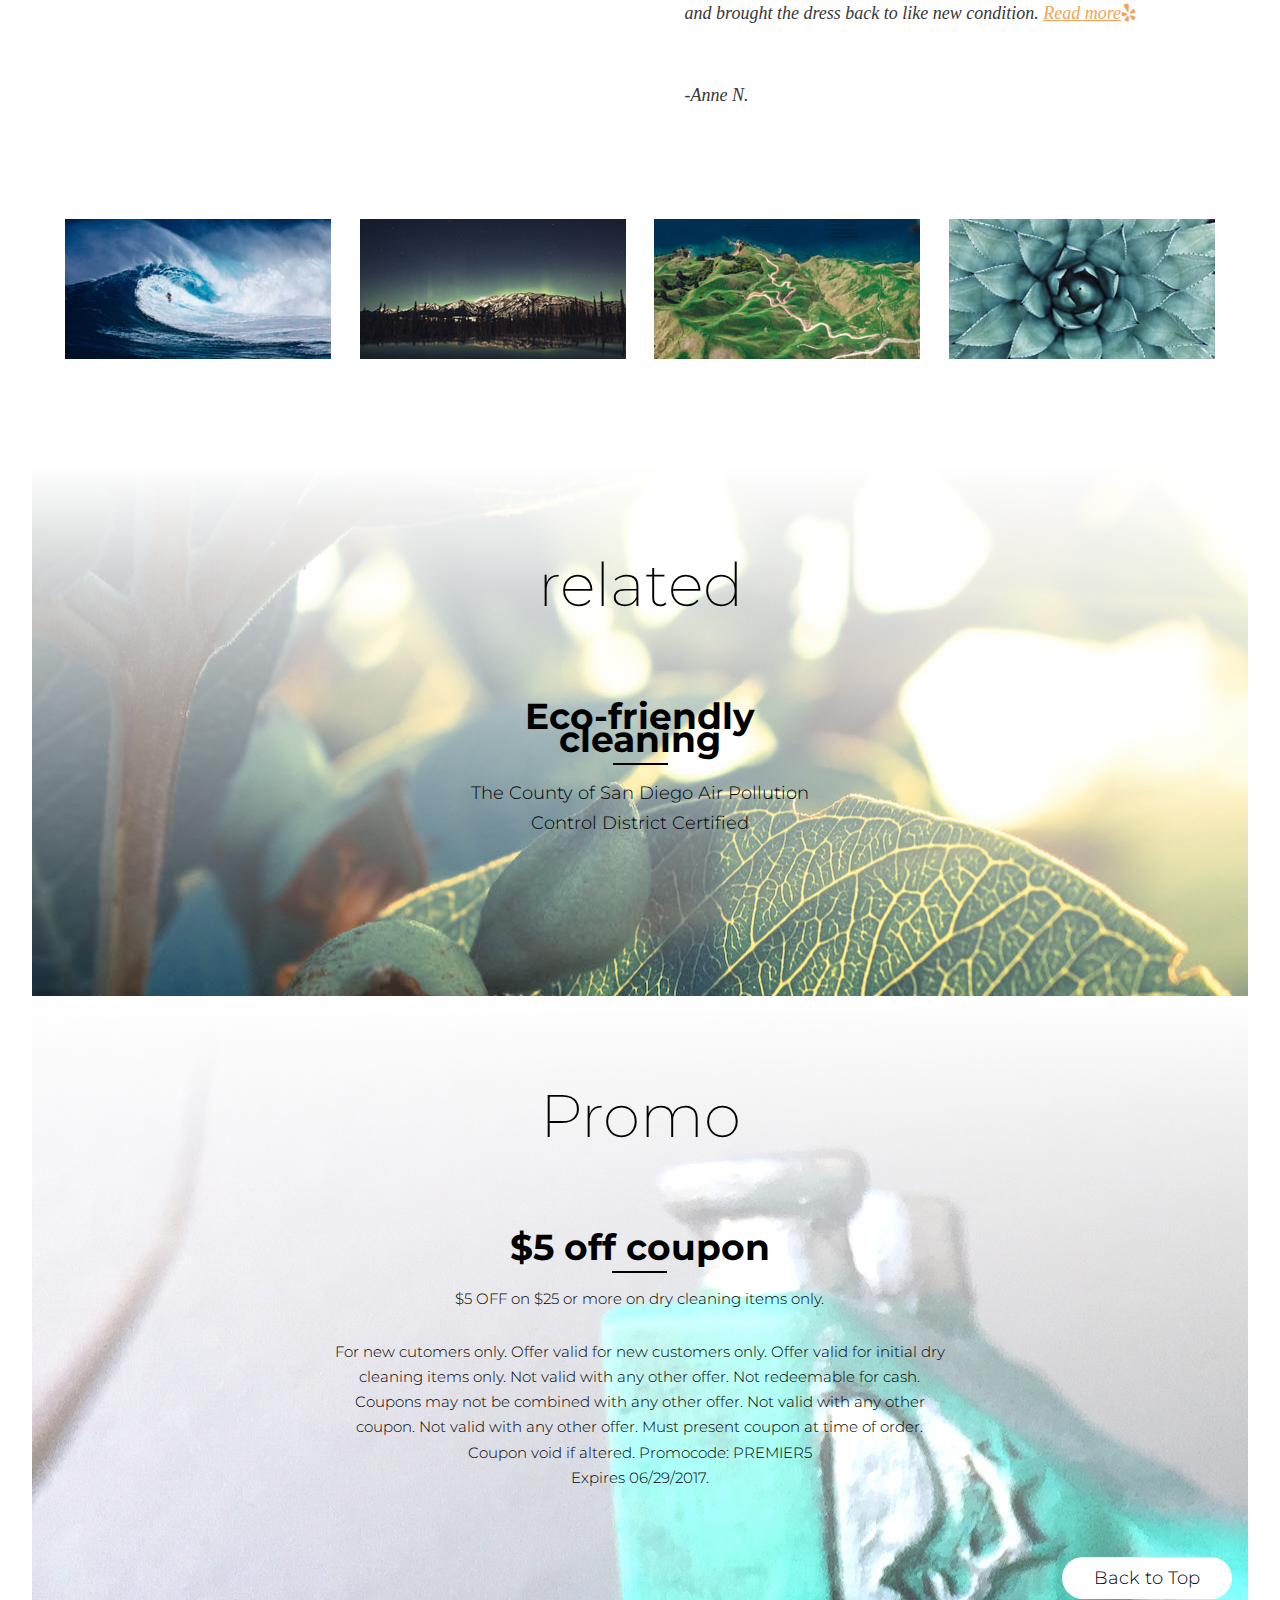
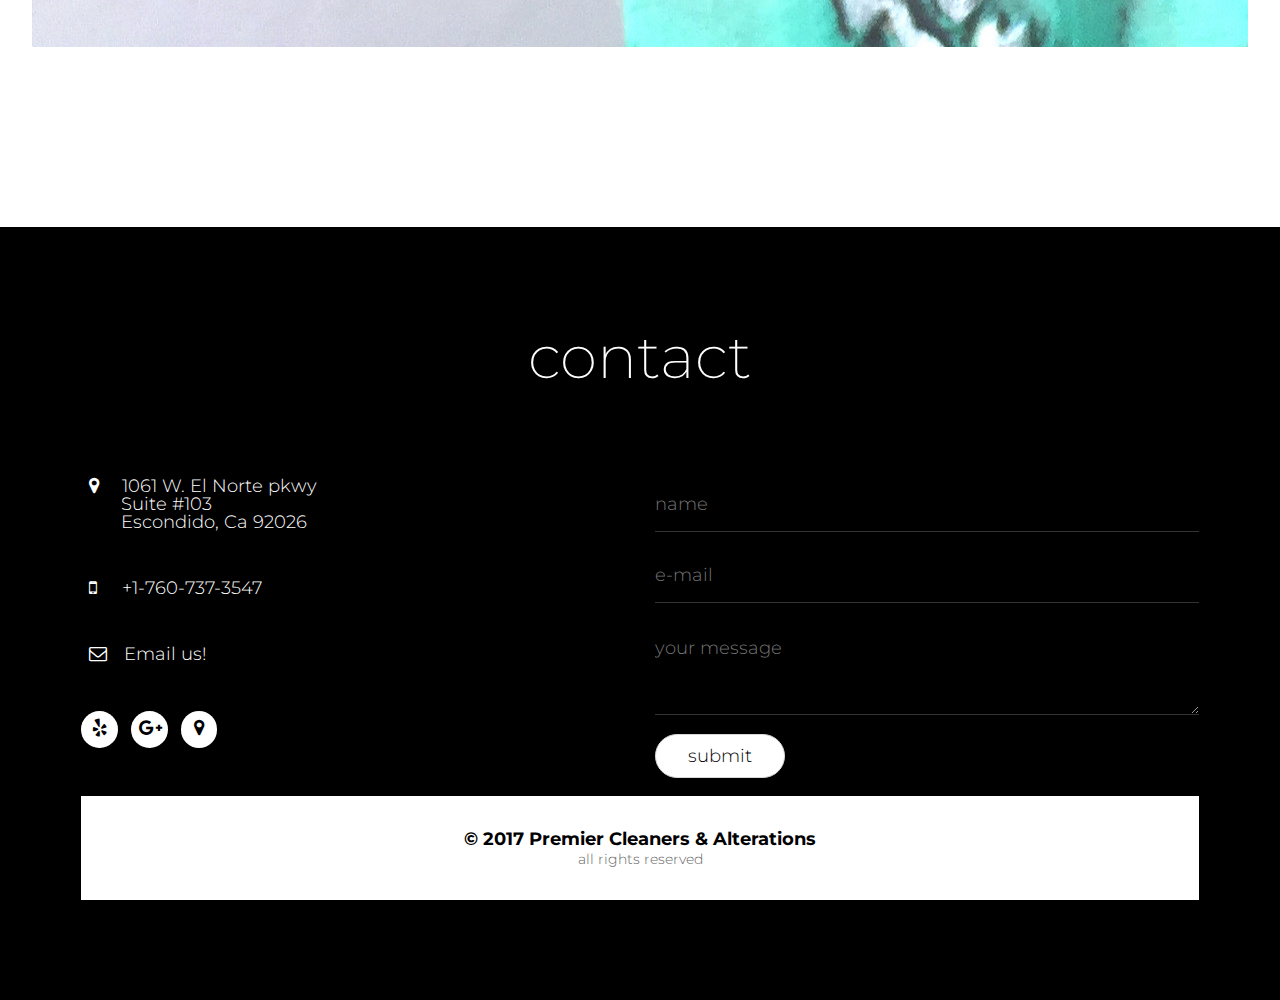
==== commit 4e2ad3ed: "edit buttons" ====
--- a/index.html
+++ b/index.html
@@ -280,12 +280,12 @@
 		<!-- Promotional items section -->
 		<!-- If you want to link to something else, just wrap the items in a link -->
 		<div class="section coupon" id="coupons">
-			<h2 class="section-title">Promotional</h2>
+			<h2 class="section-title">Promo</h2>
 			<ul class="coupon-items">
 				<li>
 					<a href="#">
 						<h3>$5 off coupon</h3>
-						<p>$5 OFF on initial order of $25 or more on dry cleaning items.</p>
+						<p>$5 OFF on $25 or more on dry cleaning items only.</p>
 						<p>For new cutomers only. Offer valid for new customers only. Offer valid for initial dry cleaning items only. Not valid with any other offer. Not redeemable for cash. Coupons may not be combined with any other offer. Not valid with any other coupon. Not valid with any other offer. Must present coupon at time of order. Coupon void if altered. Promocode: PREMIER5 </br>Expires 06/29/2017.</p>
 					</a>
 				</li>
@@ -335,7 +335,7 @@
 						</p>
 						<p>
 							<input type="hidden" name="_subject" value="Contact Form Submission" />
-							<input type="submit" value="submit" class="button light">
+							<input type="submit" value="submit" class="button pale">
 						</p>
 					</form>
 				</div>
--- a/styles/style.css
+++ b/styles/style.css
@@ -968,7 +968,8 @@
 
 .coupon-items {
   color: black;
-  margin: 0; }
+  margin: 0;
+  font-size: 15px; }
   @media (min-width: 768px) {
     .coupon-items {
       font-size: 15px;
